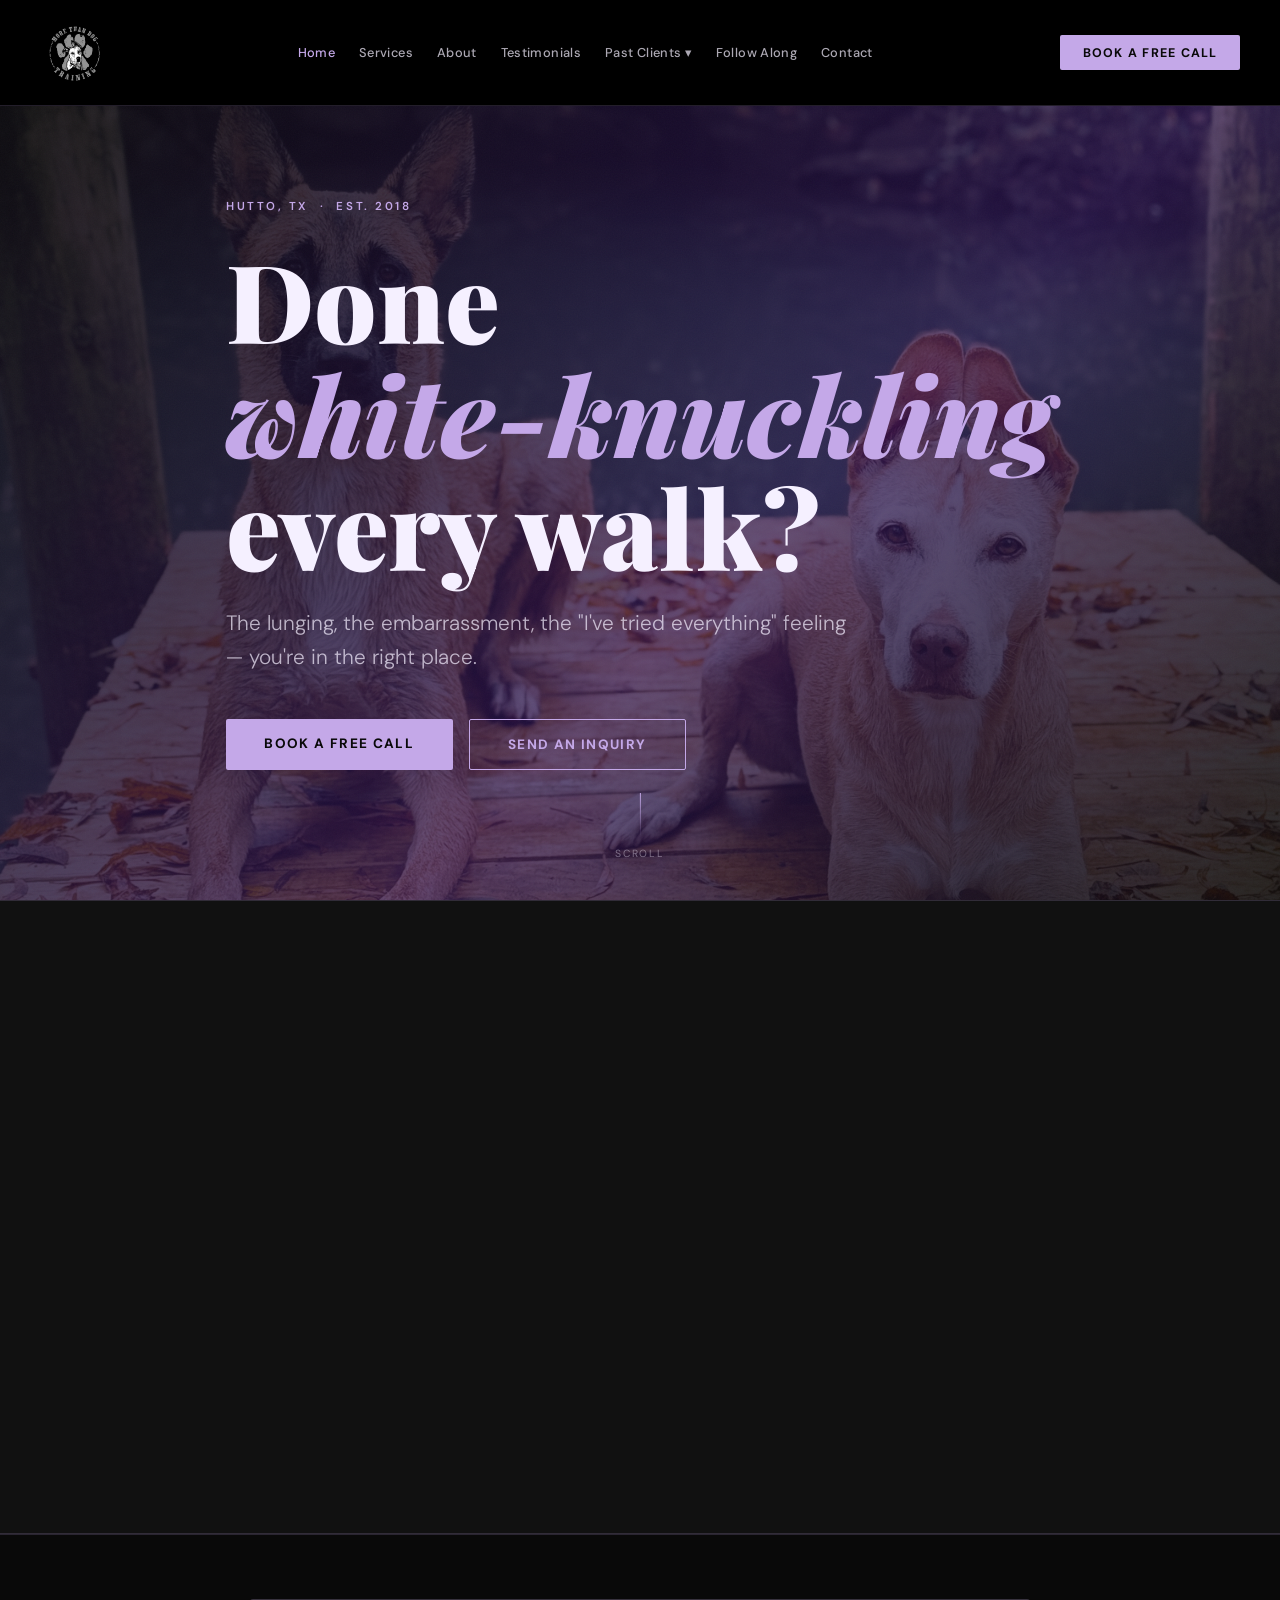
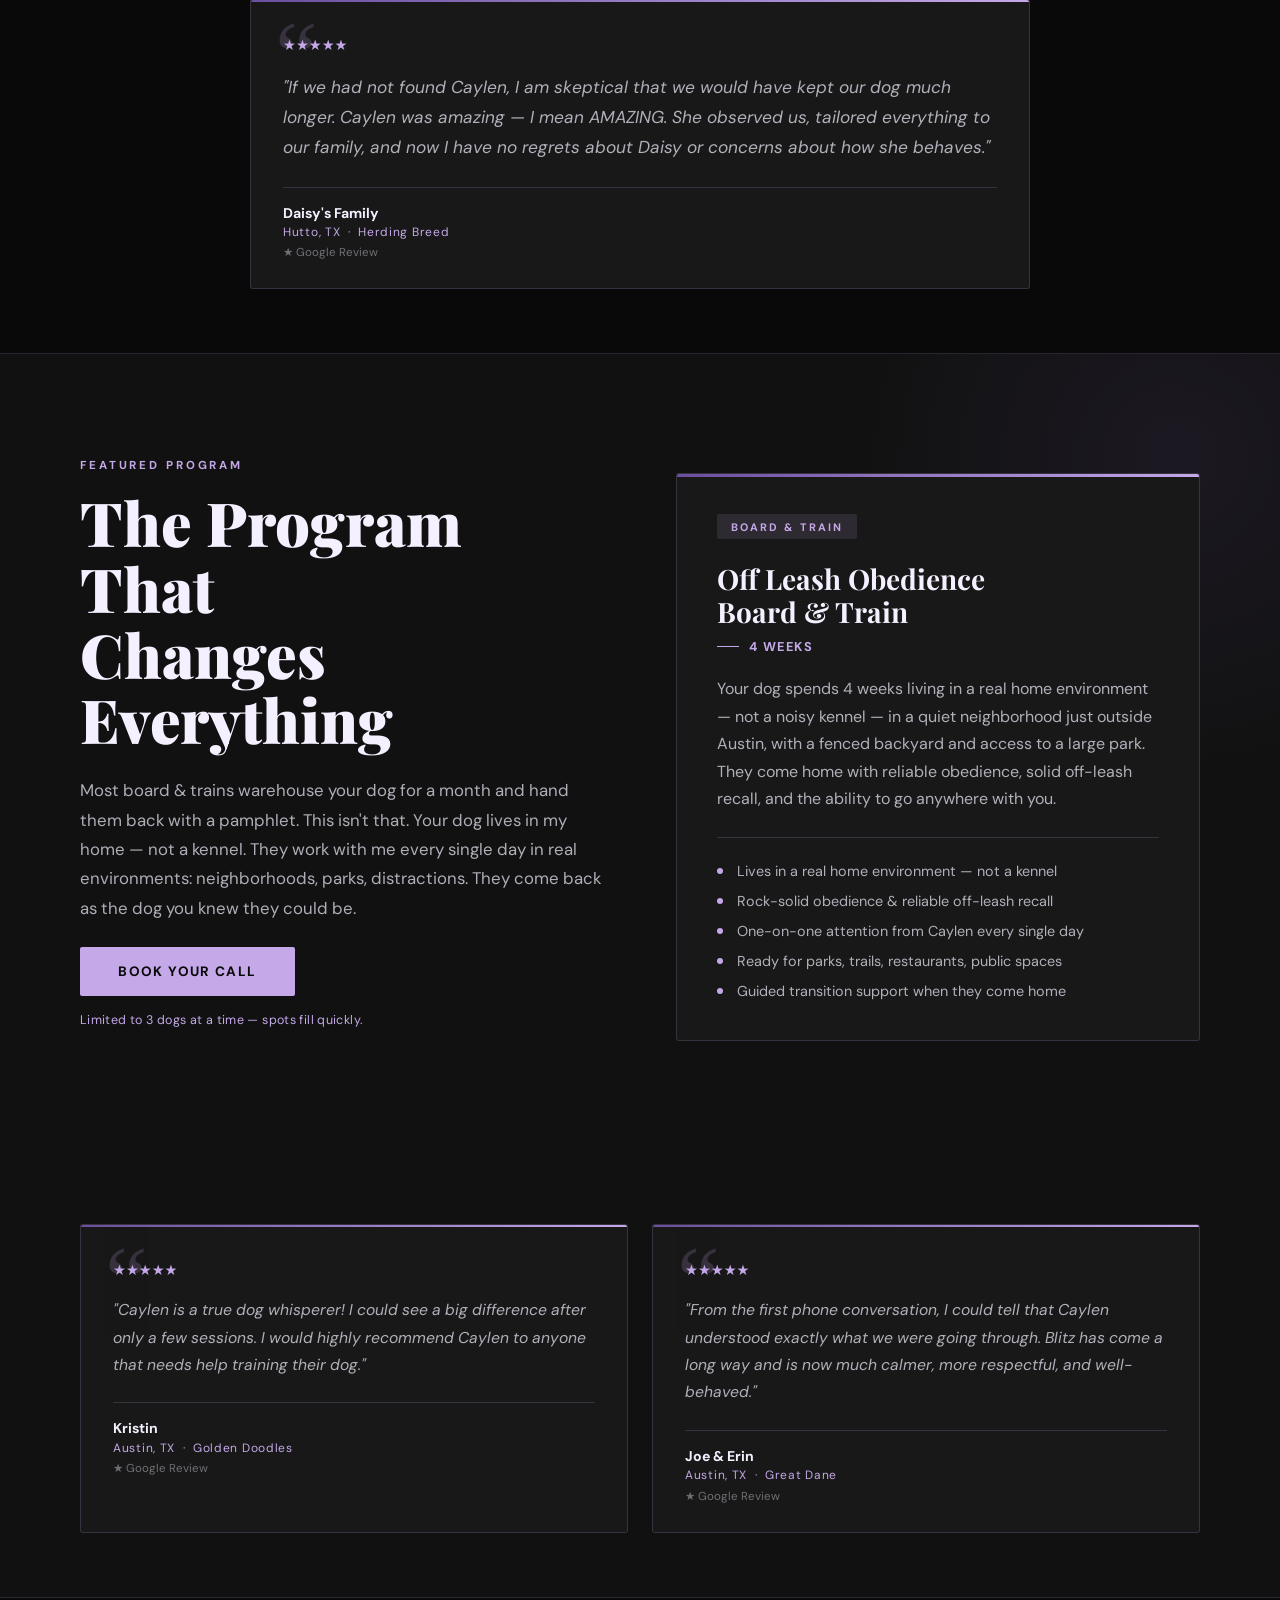
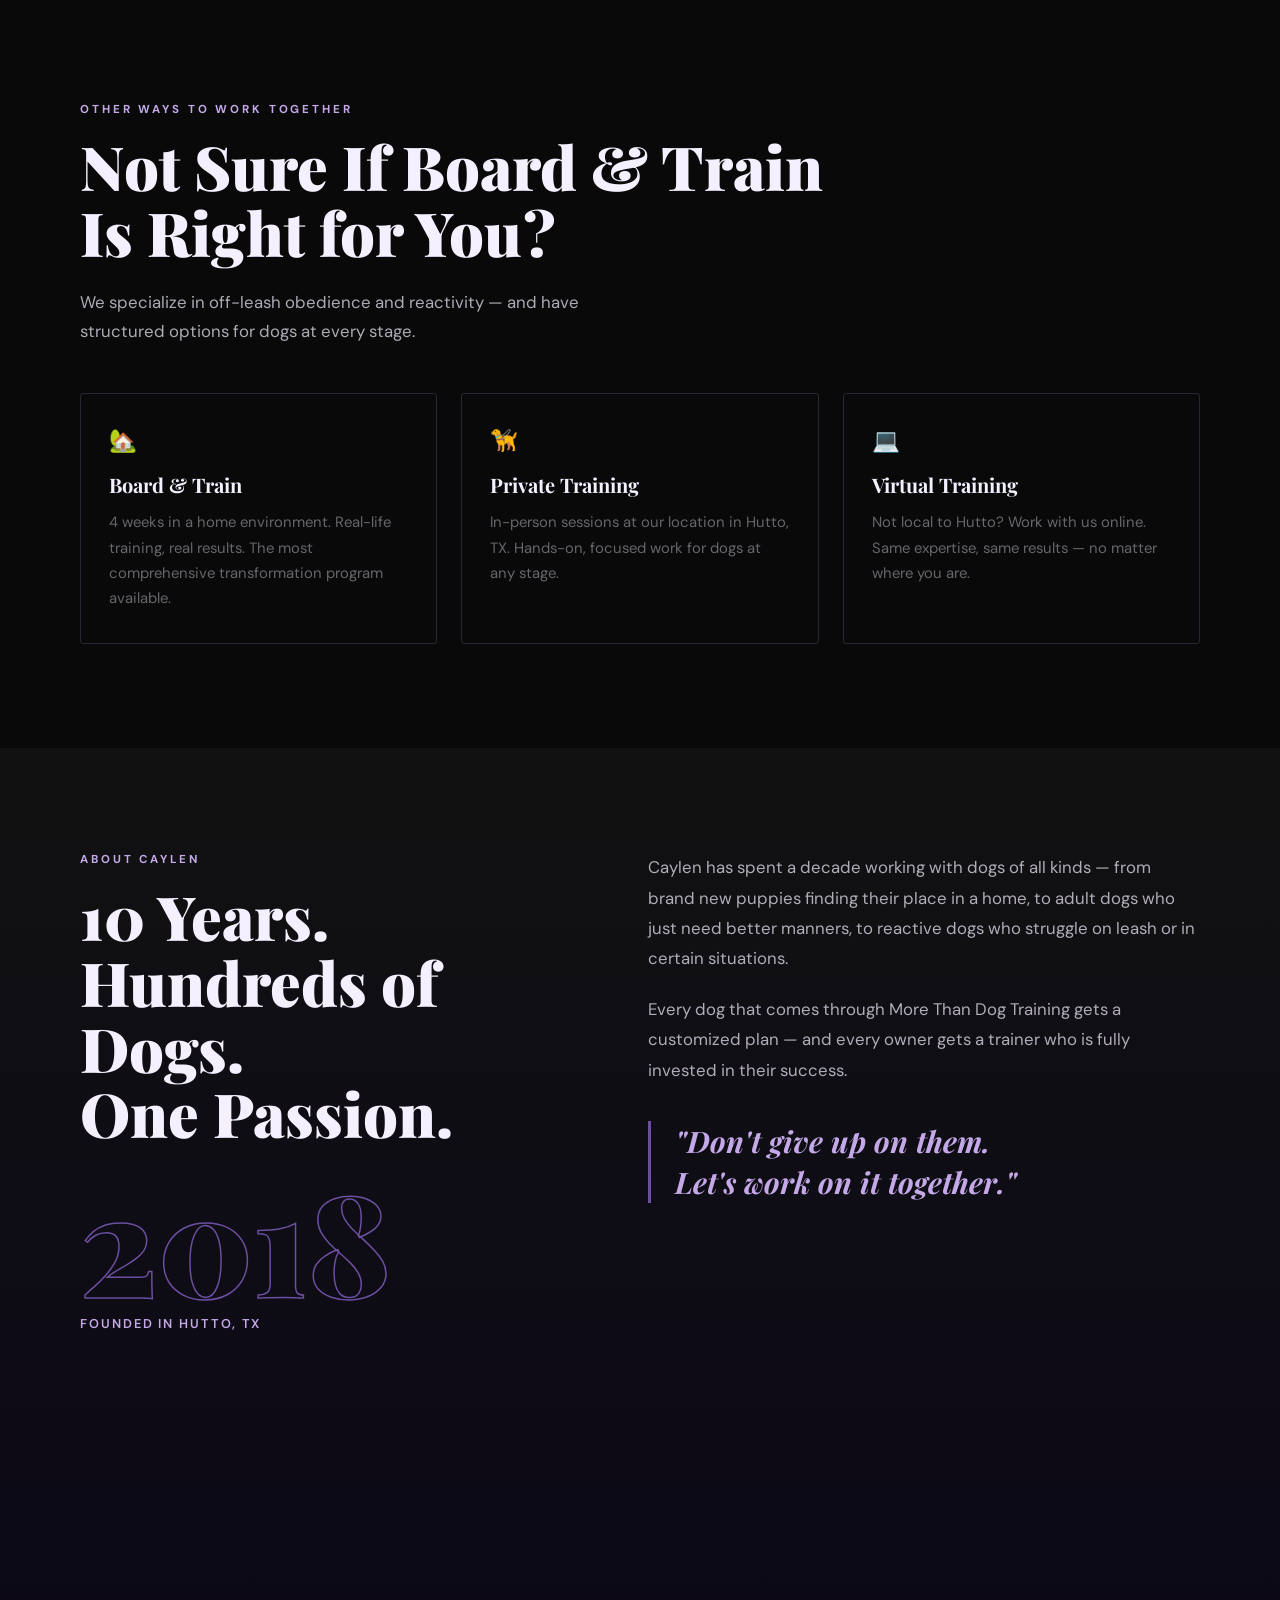
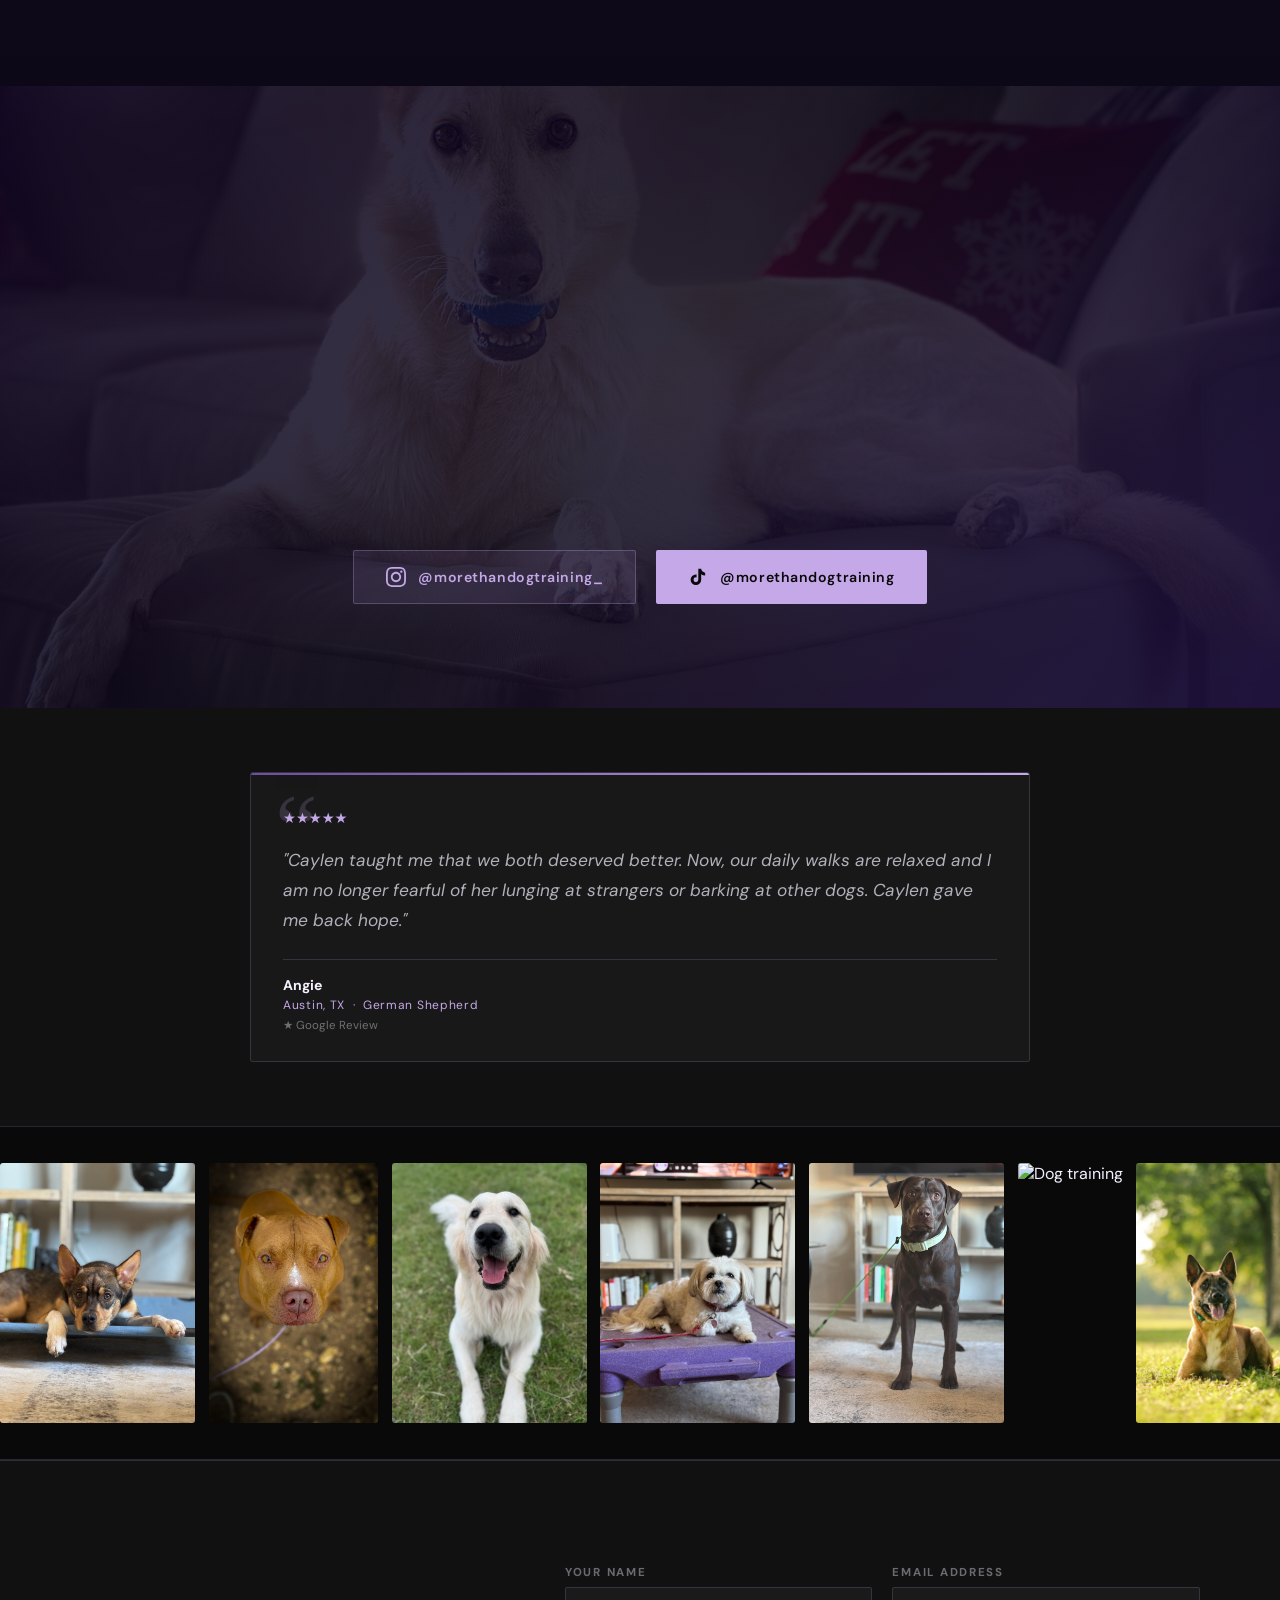
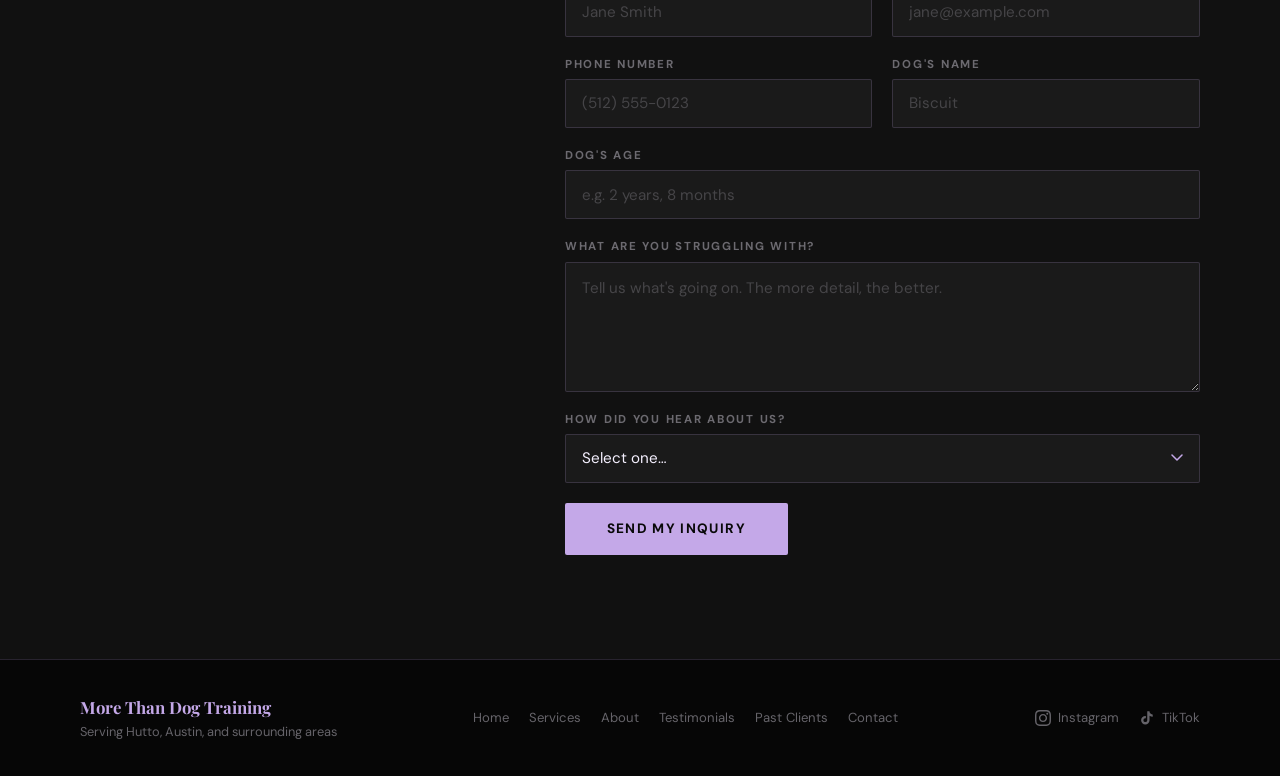
==== index.html @ faa649fb "Move hero portrait to About section as third photo Removes the floating photo from the hero, collaps" ====
<!DOCTYPE html>
<html lang="en">
<head>
  <meta charset="UTF-8">
  <meta name="viewport" content="width=device-width, initial-scale=1.0">
  <link rel="icon" type="image/png" href="logo.png.png">
  <title>More Than Dog Training | Hutto, TX</title>
  <link rel="preconnect" href="https://fonts.googleapis.com">
  <link rel="preconnect" href="https://fonts.gstatic.com" crossorigin>
  <link href="https://fonts.googleapis.com/css2?family=Playfair+Display:ital,wght@0,700;0,900;1,700&family=DM+Sans:opsz,wght@9..40,300;9..40,400;9..40,500;9..40,600;9..40,700&display=swap" rel="stylesheet">
  <link rel="stylesheet" href="styles.css">

  <style>
    /* ─── HERO ────────────────────────────────────────────── */
    #hero {
      min-height: 100svh;
      display: flex;
      align-items: center;
      justify-content: center;
      position: relative;
      overflow: hidden;
      padding: 9rem 2rem 5rem;
    }

    .hero-bg {
      position: absolute;
      inset: 0;
      background-image: url('IMG_7207.jpg');
      background-size: cover;
      background-position: center 52%;
    }

    .hero-bg::after {
      content: '';
      position: absolute;
      inset: 0;
      background: linear-gradient(
        135deg,
        rgba(9, 9, 9, 0.90) 0%,
        rgba(26, 13, 46, 0.82) 35%,
        rgba(42, 18, 80, 0.72) 60%,
        rgba(9, 9, 9, 0.88) 100%
      );
    }

    .hero-grain {
      position: absolute;
      inset: 0;
      pointer-events: none;
      opacity: 0.035;
      background-image: url("data:image/svg+xml,%3Csvg xmlns='http://www.w3.org/2000/svg' width='300' height='300'%3E%3Cfilter id='n'%3E%3CfeTurbulence type='fractalNoise' baseFrequency='0.75' numOctaves='4' stitchTiles='stitch'/%3E%3C/filter%3E%3Crect width='300' height='300' filter='url(%23n)' opacity='1'/%3E%3C/svg%3E");
      background-size: 300px 300px;
    }

    .hero-content {
      position: relative;
      z-index: 2;
      display: flex;
      flex-direction: column;
      align-items: flex-start;
      max-width: 1120px;
      text-align: left;
    }

    .hero-eyebrow {
      display: inline-block;
      font-size: 0.72rem;
      font-weight: 600;
      letter-spacing: 0.22em;
      text-transform: uppercase;
      color: var(--lavender);
      margin-bottom: 1.75rem;
      opacity: 0;
      animation: fadeUp 0.9s 0.2s ease forwards;
    }

    .hero-headline {
      font-family: var(--font-display);
      font-size: clamp(3rem, 8.5vw, 7rem);
      font-weight: 900;
      line-height: 1.04;
      color: var(--white);
      margin-bottom: 1.5rem;
      opacity: 0;
      animation: fadeUp 0.9s 0.35s ease forwards;
    }

    .hero-headline em {
      font-style: italic;
      color: var(--lavender);
    }

    .hero-sub {
      font-size: clamp(1rem, 2.5vw, 1.3rem);
      font-weight: 300;
      line-height: 1.65;
      color: var(--white-dim);
      max-width: 620px;
      margin: 0 0 2.75rem;
      opacity: 0;
      animation: fadeUp 0.9s 0.5s ease forwards;
    }

    .hero-ctas {
      display: flex;
      gap: 1rem;
      justify-content: flex-start;
      flex-wrap: wrap;
      opacity: 0;
      animation: fadeUp 0.9s 0.65s ease forwards;
    }

    .hero-scroll-hint {
      position: absolute;
      bottom: 2.5rem;
      left: 50%;
      transform: translateX(-50%);
      z-index: 2;
      display: flex;
      flex-direction: column;
      align-items: center;
      gap: 0.6rem;
    }

    .scroll-line {
      width: 1px;
      height: 44px;
      background: linear-gradient(to bottom, var(--lavender), transparent);
      animation: scrollPulse 2.2s ease infinite;
    }

    .scroll-label {
      font-size: 0.65rem;
      letter-spacing: 0.18em;
      text-transform: uppercase;
      color: var(--white-faint);
    }

    @keyframes scrollPulse {
      0%, 100% { opacity: 0.35; }
      50%       { opacity: 0.9; }
    }

    /* ─── HERO PORTRAIT ───────────────────────────────────── */
    .hero-portrait-img {
      width: 100%;
      max-height: 560px;
      object-fit: cover;
      object-position: center top;
      border-radius: 3px;
      border: 1.5px solid rgba(196, 168, 232, 0.35);
      display: block;
      box-shadow: 0 24px 60px rgba(0, 0, 0, 0.55);
    }

    /* ─── BOARD & TRAIN ───────────────────────────────────── */
    #board-train {
      background: var(--black-soft);
      position: relative;
      overflow: hidden;
    }

    #board-train::before {
      content: '';
      position: absolute;
      top: -220px; right: -220px;
      width: 650px; height: 650px;
      background: radial-gradient(circle, rgba(107, 79, 160, 0.12) 0%, transparent 70%);
      pointer-events: none;
    }

    .bt-inner {
      display: grid;
      grid-template-columns: 1fr 1fr;
      gap: 4.5rem;
      align-items: center;
    }

    .bt-text p {
      color: var(--white-dim);
      font-size: 1.05rem;
      line-height: 1.75;
      margin-bottom: 1.5rem;
    }

    .section-photo {
      width: 100%;
      border-radius: 3px;
      display: block;
      object-fit: cover;
    }

    .section-photo--landscape {
      aspect-ratio: 16 / 7;
      object-position: center;
    }

    /* ─── SERVICES ────────────────────────────────────────── */
    #services {
      background: var(--black);
      border-top: 1px solid var(--border);
    }

    .services-intro {
      max-width: 560px;
      color: var(--white-dim);
      font-size: 1.05rem;
      line-height: 1.7;
      margin-bottom: 3rem;
    }

    .services-grid {
      display: grid;
      grid-template-columns: repeat(3, 1fr);
      gap: 1.5rem;
    }

    .services-photo-wrap {
      margin-top: 3rem;
      border-radius: 3px;
      overflow: hidden;
      border: 1px solid var(--border);
    }

    .services-photo-wrap img {
      width: 100%;
      aspect-ratio: 16 / 7;
      object-fit: cover;
      object-position: center;
      display: block;
    }

    /* ─── ABOUT ───────────────────────────────────────────── */
    #about {
      background: linear-gradient(180deg, var(--black-soft) 0%, #0C0818 100%);
    }

    .about-inner {
      display: grid;
      grid-template-columns: 1fr 1.15fr;
      gap: 5.5rem;
      align-items: start;
    }

    .about-big-num {
      font-family: var(--font-display);
      font-size: clamp(5rem, 11vw, 9rem);
      font-weight: 900;
      line-height: 1;
      color: transparent;
      -webkit-text-stroke: 1.5px var(--lavender-dk);
      margin-bottom: 0.25rem;
    }

    .about-num-label {
      font-size: 0.8rem;
      font-weight: 600;
      letter-spacing: 0.15em;
      text-transform: uppercase;
      color: var(--lavender);
      margin-bottom: 3rem;
    }

    .about-right p {
      color: var(--white-dim);
      font-size: 1.05rem;
      line-height: 1.8;
      margin-bottom: 1.3rem;
    }

    .about-photos {
      display: grid;
      grid-template-columns: 1fr 1fr 1fr;
      gap: 0.75rem;
      margin-top: 2rem;
    }

    .about-photos img {
      width: 100%;
      aspect-ratio: 3 / 4;
      object-fit: cover;
      object-position: top;
      border-radius: 3px;
      border: 1.5px solid rgba(196, 168, 232, 0.3);
      display: block;
    }

    /* ─── SOCIAL ──────────────────────────────────────────── */
    #social {
      background: linear-gradient(135deg, #130926 0%, #0A0618 50%, #1E1040 100%);
      text-align: center;
      position: relative;
      overflow: hidden;
    }

    #social::before {
      content: '';
      position: absolute;
      inset: 0;
      background: radial-gradient(ellipse 90% 70% at 50% 50%, rgba(196, 168, 232, 0.07) 0%, transparent 70%);
      pointer-events: none;
    }

    #social .container { position: relative; z-index: 1; }

    .social-bg-img {
      position: absolute;
      inset: 0;
      width: 100%;
      height: 100%;
      object-fit: cover;
      object-position: center;
      opacity: 0.13;
      z-index: 0;
      pointer-events: none;
    }

    .social-sub {
      font-size: clamp(0.95rem, 2vw, 1.15rem);
      color: var(--white-dim);
      max-width: 580px;
      margin: 0 auto 3rem;
      line-height: 1.7;
    }

    .social-btns {
      display: flex;
      gap: 1.25rem;
      justify-content: center;
      flex-wrap: wrap;
    }

    .social-btn {
      display: inline-flex;
      align-items: center;
      gap: 0.75rem;
      padding: 1rem 2rem;
      font-size: 0.88rem;
      font-weight: 600;
      letter-spacing: 0.04em;
      text-decoration: none;
      border-radius: 2px;
      transition: background 0.25s, transform 0.25s, box-shadow 0.25s;
    }

    .social-btn svg { width: 20px; height: 20px; flex-shrink: 0; }

    .social-btn-ig {
      background: rgba(196, 168, 232, 0.1);
      color: var(--lavender);
      border: 1px solid rgba(196, 168, 232, 0.28);
    }

    .social-btn-ig:hover { background: rgba(196, 168, 232, 0.2); transform: translateY(-2px); }

    .social-btn-tt {
      background: var(--lavender);
      color: var(--black);
    }

    .social-btn-tt:hover {
      background: var(--lavender-lt);
      transform: translateY(-2px);
      box-shadow: 0 8px 28px rgba(196, 168, 232, 0.28);
    }

    /* ─── GALLERY STRIP ───────────────────────────────────── */
    .gallery-strip {
      padding: 2.25rem 0;
      background: var(--black);
      border-top: 1px solid var(--border);
      border-bottom: 1px solid var(--border);
      overflow: hidden;
      cursor: grab;
    }

    .gallery-track {
      display: flex;
      gap: 0.85rem;
      animation: galleryScroll 40s linear infinite;
      width: max-content;
    }

    .gallery-strip:hover .gallery-track { animation-play-state: paused; }

    .gallery-img {
      height: 260px;
      width: auto;
      object-fit: cover;
      border-radius: 3px;
      flex-shrink: 0;
      display: block;
    }

    @keyframes galleryScroll {
      0%   { transform: translateX(0); }
      100% { transform: translateX(-50%); }
    }

    /* ─── CONTACT ─────────────────────────────────────────── */
    #contact {
      background: var(--black-soft);
      border-top: 1px solid var(--border);
    }

    .contact-inner {
      display: grid;
      grid-template-columns: 1fr 1.6fr;
      gap: 5.5rem;
      align-items: start;
    }

    .contact-left p {
      color: var(--white-dim);
      font-size: 1rem;
      line-height: 1.72;
      margin-bottom: 1.5rem;
    }

    .contact-skip {
      font-size: 0.88rem;
      color: var(--white-faint);
      line-height: 1.6;
    }

    .contact-skip a {
      color: var(--lavender);
      text-decoration: none;
      font-weight: 600;
    }

    .contact-skip a:hover { text-decoration: underline; }

    /* ─── RIGHT PLACE ────────────────────────────────────────── */
    #right-place {
      background: var(--black-soft);
      border-top: 1px solid var(--border);
      border-bottom: 1px solid var(--border);
    }

    .rp-headline {
      text-align: center;
      margin-bottom: 2.75rem;
    }

    .rp-list {
      list-style: none;
      padding: 0;
      margin: 0 auto;
      max-width: 820px;
      display: grid;
      grid-template-columns: 1fr 1fr;
      gap: 1.25rem;
    }

    .rp-item {
      background: rgba(196, 168, 232, 0.06);
      border: 1px solid rgba(196, 168, 232, 0.18);
      border-radius: 3px;
      padding: 1.5rem 1.75rem;
      color: var(--white-dim);
      font-size: 1rem;
      line-height: 1.65;
      display: flex;
      align-items: flex-start;
      gap: 0.9rem;
    }

    .rp-item::before {
      content: '✓';
      color: var(--lavender);
      font-size: 1.05rem;
      font-weight: 700;
      flex-shrink: 0;
      margin-top: 0.1rem;
    }

    /* ─── RESPONSIVE ──────────────────────────────────────── */
    @media (max-width: 900px) {
      .hero-content {
        grid-template-columns: 1fr;
        text-align: center;
        gap: 2.5rem;
      }

      .hero-ctas { justify-content: center; }

      .bt-inner,
      .about-inner,
      .contact-inner {
        grid-template-columns: 1fr;
        gap: 3rem;
      }

      .services-grid { grid-template-columns: 1fr 1fr; }
      .about-big-num { font-size: 6rem; }
      .rp-list { grid-template-columns: 1fr; }
    }

    @media (max-width: 640px) {
      .hero-headline { font-size: clamp(2.6rem, 12vw, 3.5rem); }
      .hero-ctas { flex-direction: column; align-items: stretch; }
      .services-grid { grid-template-columns: 1fr; }
    }
  </style>
</head>

<body>

  <!-- ─── NAV ──────────────────────────────────────────────── -->
  <nav aria-label="Main navigation">
    <a href="index.html" class="nav-brand">
      <img src="logo.png.png" alt="More Than Dog Training logo" style="height:70px;width:auto;display:block;">
    </a>
    <div class="nav-links" id="navLinks">
      <a href="index.html" class="active">Home</a>
      <a href="services.html">Services</a>
      <a href="about.html">About</a>
      <a href="testimonials.html">Testimonials</a>
      <div class="nav-dropdown">
        <a href="past-clients.html" class="nav-dropdown-toggle">Past Clients ▾</a>
        <div class="nav-dropdown-menu">
          <a href="past-clients.html#boarding">Boarding</a>
          <a href="past-clients.html#refreshers">Refreshers</a>
        </div>
      </div>
      <a href="follow.html">Follow Along</a>
      <a href="contact.html">Contact</a>
    </div>
    <div class="nav-right">
      <button class="nav-hamburger" id="navHamburger" aria-label="Toggle menu" aria-expanded="false">
        <span></span><span></span><span></span>
      </button>
      <a href="https://tidycal.com/caylen/consultation" target="_blank" rel="noopener noreferrer" class="nav-cta">Book a Free Call</a>
    </div>
  </nav>


  <!-- ─── HERO ─────────────────────────────────────────────── -->
  <section id="hero" aria-labelledby="hero-heading">
    <div class="hero-bg" aria-hidden="true"></div>
    <div class="hero-grain" aria-hidden="true"></div>

    <div class="hero-content">
      <div class="hero-text">
        <span class="hero-eyebrow">Hutto, TX &nbsp;·&nbsp; Est. 2018</span>

        <h1 id="hero-heading" class="hero-headline">
          Done<br>
          <em>white-knuckling</em><br>
          every walk?
        </h1>

        <p class="hero-sub">
          The lunging, the embarrassment, the "I've tried everything" feeling — you're in the right place.
        </p>

        <div class="hero-ctas">
          <a href="https://tidycal.com/caylen/consultation" target="_blank" rel="noopener noreferrer" class="btn-primary">Book a Free Call</a>
          <a href="#contact" class="btn-outline">Send an Inquiry</a>
        </div>
      </div>

    </div>

    <div class="hero-scroll-hint" aria-hidden="true">
      <div class="scroll-line"></div>
      <span class="scroll-label">Scroll</span>
    </div>
  </section>


  <!-- ─── YOU'RE IN THE RIGHT PLACE ──────────────────────────── -->
  <section id="right-place" aria-labelledby="rp-heading">
    <div class="container">
      <h2 id="rp-heading" class="section-headline rp-headline reveal">You're in the right place if…</h2>
      <ul class="rp-list">
        <li class="rp-item reveal reveal-d1">Your dog loses it the second another dog or person comes into view</li>
        <li class="rp-item reveal reveal-d2">You dream about letting your dog off leash but don't trust them for a second</li>
        <li class="rp-item reveal reveal-d3">You have a puppy and want to do this right from the start</li>
        <li class="rp-item reveal reveal-d4">You've already tried another trainer and you're still struggling</li>
      </ul>
      <p class="rp-cta reveal" style="text-align:center;margin-top:2.5rem;font-size:1.05rem;color:var(--white-dim);">
        Sound familiar?&nbsp;&nbsp;<a href="https://tidycal.com/caylen/consultation" target="_blank" rel="noopener noreferrer" class="btn-primary" style="display:inline-block;">Book a free call →</a>
      </p>
    </div>
  </section>


  <!-- ─── TESTIMONIAL 1 (after hero) ───────────────────────── -->
  <div class="testi-section testi-section--deep" aria-label="Client testimonial">
    <div class="testi-grid testi-grid--single">
      <div class="testi-card testi-card--featured reveal">
        <div class="testi-mark" aria-hidden="true">&ldquo;</div>
        <div class="testi-stars" aria-label="5 out of 5 stars">★★★★★</div>
        <p class="testi-text">"If we had not found Caylen, I am skeptical that we would have kept our dog much longer. Caylen was amazing — I mean AMAZING. She observed us, tailored everything to our family, and now I have no regrets about Daisy or concerns about how she behaves."</p>
        <div class="testi-author">
          <span class="testi-name">Daisy's Family</span>
          <span class="testi-detail">Hutto, TX &nbsp;·&nbsp; Herding Breed</span>
          <span class="testi-source">&#9733; Google Review</span>
        </div>
      </div>
    </div>
  </div>


  <!-- ─── BOARD & TRAIN ─────────────────────────────────────── -->
  <section id="board-train" aria-labelledby="bt-heading">
    <div class="container">
      <div class="bt-inner">

        <div class="bt-text">
          <span class="eyebrow reveal">Featured Program</span>
          <h2 id="bt-heading" class="section-headline reveal reveal-d1">The Program That<br>Changes Everything</h2>
          <p class="reveal reveal-d2">Most board &amp; trains warehouse your dog for a month and hand them back with a pamphlet. This isn't that. Your dog lives in my home — not a kennel. They work with me every single day in real environments: neighborhoods, parks, distractions. They come back as the dog you knew they could be.</p>
          <a href="https://tidycal.com/caylen/consultation" target="_blank" rel="noopener noreferrer" class="btn-primary reveal reveal-d4">Book Your Call</a>
          <p class="reveal reveal-d4" style="margin-top:0.85rem;font-size:0.78rem;color:var(--lavender);letter-spacing:0.03em;">Limited to 3 dogs at a time — spots fill quickly.</p>
        </div>

        <div class="reveal reveal-d2">
          <div class="program-card">
            <div class="program-badge">Board &amp; Train</div>
            <div class="program-name">Off Leash Obedience<br>Board &amp; Train</div>
            <div class="program-duration">4 Weeks</div>
            <p class="program-desc">
              Your dog spends 4 weeks living in a real home environment — not a noisy kennel — in a quiet neighborhood just outside Austin, with a fenced backyard and access to a large park. They come home with reliable obedience, solid off-leash recall, and the ability to go anywhere with you.
            </p>
            <div class="card-divider"></div>
            <ul class="features" aria-label="Program highlights">
              <li>Lives in a real home environment — not a kennel</li>
              <li>Rock-solid obedience &amp; reliable off-leash recall</li>
              <li>One-on-one attention from Caylen every single day</li>
              <li>Ready for parks, trails, restaurants, public spaces</li>
              <li>Guided transition support when they come home</li>
            </ul>
          </div>
        </div>

      </div>

    </div>
  </section>


  <!-- ─── TESTIMONIALS 2 ────────────────────────────────────── -->
  <div class="testi-section testi-section--dark" aria-label="Client testimonials">
    <div class="testi-grid">
      <div class="testi-card reveal">
        <div class="testi-mark" aria-hidden="true">&ldquo;</div>
        <div class="testi-stars" aria-label="5 out of 5 stars">★★★★★</div>
        <p class="testi-text">"Caylen is a true dog whisperer! I could see a big difference after only a few sessions. I would highly recommend Caylen to anyone that needs help training their dog."</p>
        <div class="testi-author">
          <span class="testi-name">Kristin</span>
          <span class="testi-detail">Austin, TX &nbsp;·&nbsp; Golden Doodles</span>
          <span class="testi-source">&#9733; Google Review</span>
        </div>
      </div>
      <div class="testi-card reveal reveal-d2">
        <div class="testi-mark" aria-hidden="true">&ldquo;</div>
        <div class="testi-stars" aria-label="5 out of 5 stars">★★★★★</div>
        <p class="testi-text">"From the first phone conversation, I could tell that Caylen understood exactly what we were going through. Blitz has come a long way and is now much calmer, more respectful, and well-behaved."</p>
        <div class="testi-author">
          <span class="testi-name">Joe &amp; Erin</span>
          <span class="testi-detail">Austin, TX &nbsp;·&nbsp; Great Dane</span>
          <span class="testi-source">&#9733; Google Review</span>
        </div>
      </div>
    </div>
  </div>


  <!-- ─── OTHER SERVICES ────────────────────────────────────── -->
  <section id="services" aria-labelledby="svc-heading">
    <div class="container">
      <span class="eyebrow reveal">Other Ways to Work Together</span>
      <h2 id="svc-heading" class="section-headline reveal reveal-d1">Not Sure If Board &amp; Train<br>Is Right for You?</h2>
      <p class="services-intro reveal reveal-d2">
        We specialize in off-leash obedience and reactivity — and have structured options for dogs at every stage.
      </p>

      <div class="services-grid">
        <div class="svc-card reveal reveal-d2">
          <span class="svc-icon" aria-hidden="true">🏡</span>
          <div class="svc-name">Board &amp; Train</div>
          <p class="svc-desc">4 weeks in a home environment. Real-life training, real results. The most comprehensive transformation program available.</p>
        </div>
        <div class="svc-card reveal reveal-d3">
          <span class="svc-icon" aria-hidden="true">🦮</span>
          <div class="svc-name">Private Training</div>
          <p class="svc-desc">In-person sessions at our location in Hutto, TX. Hands-on, focused work for dogs at any stage.</p>
        </div>
        <div class="svc-card reveal reveal-d4">
          <span class="svc-icon" aria-hidden="true">💻</span>
          <div class="svc-name">Virtual Training</div>
          <p class="svc-desc">Not local to Hutto? Work with us online. Same expertise, same results — no matter where you are.</p>
        </div>
      </div>

    </div>
  </section>


  <!-- ─── ABOUT ─────────────────────────────────────────────── -->
  <section id="about" aria-labelledby="about-heading">
    <div class="container">
      <div class="about-inner">

        <div class="about-left">
          <span class="eyebrow reveal">About Caylen</span>
          <h2 id="about-heading" class="section-headline reveal reveal-d1">10 Years.<br>Hundreds of Dogs.<br>One Passion.</h2>
          <div class="reveal reveal-d2" aria-hidden="true">
            <div class="about-big-num">2018</div>
            <div class="about-num-label">Founded in Hutto, TX</div>
          </div>
          <!-- PHOTO PLACEHOLDER: Replace with two portrait photos of Caylen or dogs -->
          <!-- To use your existing photos:
               <div class="about-photos">
                 <img src="IMG_9612.jpg" alt="Caylen working with a dog" loading="lazy">
                 <img src="IMG_9650.jpg" alt="Training session" loading="lazy">
               </div>
          -->
          <div class="about-photos reveal reveal-d3">
            <img src="IMG_0409.JPG" alt="Caylen with a dog at the river" loading="lazy">
            <img src="DSC09880_Original.jpg" alt="Caylen with her Belgian Malinois" loading="lazy">
            <img src="IMG_7200.JPG" alt="Dog training with Caylen" loading="lazy">
          </div>
        </div>

        <div class="about-right">
          <p class="reveal">
            Caylen has spent a decade working with dogs of all kinds — from brand new puppies finding their place in a home, to adult dogs who just need better manners, to reactive dogs who struggle on leash or in certain situations.
          </p>
          <p class="reveal reveal-d1">
            Every dog that comes through More Than Dog Training gets a customized plan — and every owner gets a trainer who is fully invested in their success.
          </p>
          <blockquote class="pull-quote reveal reveal-d3">
            "Don't give up on them.<br>Let's work on it together."
          </blockquote>
        </div>

      </div>
    </div>
  </section>


  <!-- ─── SOCIAL ────────────────────────────────────────────── -->
  <section id="social" aria-labelledby="social-heading">
    <!-- PHOTO PLACEHOLDER: Replace with background lifestyle photo -->
    <!-- To use your existing photo: <img src="IMG_1207_jpg.jpg" alt="" class="social-bg-img" aria-hidden="true" loading="lazy"> -->
    <img src="IMG_1207_jpg.jpg" alt="" class="social-bg-img" aria-hidden="true" loading="lazy">
    <div class="container">
      <span class="eyebrow reveal" style="display:block;text-align:center;">Follow Along</span>
      <h2 id="social-heading" class="section-headline reveal reveal-d1" style="text-align:center;">Get to Know<br>Your Trainer</h2>
      <p class="social-sub reveal reveal-d2">
        The best way to know if we are a good fit? Watch Caylen work. Follow along on TikTok and Instagram for real training content, transformations, and a behind-the-scenes look at life at More Than Dog Training.
      </p>
      <div class="social-btns reveal reveal-d3">
        <a href="https://www.instagram.com/morethandogtraining_" target="_blank" rel="noopener noreferrer" class="social-btn social-btn-ig" aria-label="Follow on Instagram">
          <svg viewBox="0 0 24 24" fill="currentColor" aria-hidden="true"><path d="M12 2.163c3.204 0 3.584.012 4.85.07 3.252.148 4.771 1.691 4.919 4.919.058 1.265.069 1.645.069 4.849 0 3.205-.012 3.584-.069 4.849-.149 3.225-1.664 4.771-4.919 4.919-1.266.058-1.644.07-4.85.07-3.204 0-3.584-.012-4.849-.07-3.26-.149-4.771-1.699-4.919-4.92-.058-1.265-.07-1.644-.07-4.849 0-3.204.013-3.583.07-4.849.149-3.227 1.664-4.771 4.919-4.919 1.266-.057 1.645-.069 4.849-.069zm0-2.163c-3.259 0-3.667.014-4.947.072-4.358.2-6.78 2.618-6.98 6.98-.059 1.281-.073 1.689-.073 4.948 0 3.259.014 3.668.072 4.948.2 4.358 2.618 6.78 6.98 6.98 1.281.058 1.689.072 4.948.072 3.259 0 3.668-.014 4.948-.072 4.354-.2 6.782-2.618 6.979-6.98.059-1.28.073-1.689.073-4.948 0-3.259-.014-3.667-.072-4.947-.196-4.354-2.617-6.78-6.979-6.98-1.281-.059-1.69-.073-4.949-.073zm0 5.838c-3.403 0-6.162 2.759-6.162 6.162s2.759 6.163 6.162 6.163 6.162-2.759 6.162-6.163c0-3.403-2.759-6.162-6.162-6.162zm0 10.162c-2.209 0-4-1.79-4-4 0-2.209 1.791-4 4-4s4 1.791 4 4c0 2.21-1.791 4-4 4zm6.406-11.845c-.796 0-1.441.645-1.441 1.44s.645 1.44 1.441 1.44c.795 0 1.439-.645 1.439-1.44s-.644-1.44-1.439-1.44z"/></svg>
          @morethandogtraining_
        </a>
        <a href="https://www.tiktok.com/@morethandogtraining" target="_blank" rel="noopener noreferrer" class="social-btn social-btn-tt" aria-label="Follow on TikTok">
          <svg viewBox="0 0 24 24" fill="currentColor" aria-hidden="true"><path d="M19.59 6.69a4.83 4.83 0 0 1-3.77-4.25V2h-3.45v13.67a2.89 2.89 0 0 1-2.88 2.5 2.89 2.89 0 0 1-2.89-2.89 2.89 2.89 0 0 1 2.89-2.89c.28 0 .54.04.79.1V9.01a6.27 6.27 0 0 0-.79-.05 6.34 6.34 0 0 0-6.34 6.34 6.34 6.34 0 0 0 6.34 6.34 6.34 6.34 0 0 0 6.33-6.34V8.69a8.18 8.18 0 0 0 4.78 1.52V6.76a4.85 4.85 0 0 1-1.01-.07z"/></svg>
          @morethandogtraining
        </a>
      </div>
    </div>
  </section>


  <!-- ─── TESTIMONIAL 3 ─────────────────────────────────────── -->
  <div class="testi-section testi-section--dark" aria-label="Client testimonial">
    <div class="testi-grid testi-grid--single">
      <div class="testi-card testi-card--featured reveal">
        <div class="testi-mark" aria-hidden="true">&ldquo;</div>
        <div class="testi-stars" aria-label="5 out of 5 stars">★★★★★</div>
        <p class="testi-text">"Caylen taught me that we both deserved better. Now, our daily walks are relaxed and I am no longer fearful of her lunging at strangers or barking at other dogs. Caylen gave me back hope."</p>
        <div class="testi-author">
          <span class="testi-name">Angie</span>
          <span class="testi-detail">Austin, TX &nbsp;·&nbsp; German Shepherd</span>
          <span class="testi-source">&#9733; Google Review</span>
        </div>
      </div>
    </div>
  </div>


  <!-- ─── GALLERY STRIP ─────────────────────────────────────── -->
  <!-- PHOTO PLACEHOLDER: Replace filenames below with your actual gallery photos. Duplicate each entry once for the seamless scroll loop. -->
  <div class="gallery-strip" aria-label="Photo gallery" role="region">
    <div class="gallery-track">
      <!-- First set of gallery photos -->
      <img src="IMG_2673.jpg"     class="gallery-img" alt="Dog training" loading="lazy">
      <img src="IMG_1259_jpg.jpg" class="gallery-img" alt="Dog training" loading="lazy">
      <img src="IMG_2203.JPG"     class="gallery-img" alt="Dog training" loading="lazy">
      <img src="IMG_5412.JPG"     class="gallery-img" alt="Dog training" loading="lazy">
      <img src="IMG_5431.JPG"     class="gallery-img" alt="Dog training" loading="lazy">
      <img src="IMG_5966.JPG"     class="gallery-img" alt="Dog training" loading="lazy">
      <img src="IMG_7368.JPG"     class="gallery-img" alt="Dog training" loading="lazy">
      <!-- Duplicate set for seamless loop -->
      <img src="IMG_2673.jpg"     class="gallery-img" alt="" aria-hidden="true" loading="lazy">
      <img src="IMG_1259_jpg.jpg" class="gallery-img" alt="" aria-hidden="true" loading="lazy">
      <img src="IMG_2203.JPG"     class="gallery-img" alt="" aria-hidden="true" loading="lazy">
      <img src="IMG_5412.JPG"     class="gallery-img" alt="" aria-hidden="true" loading="lazy">
      <img src="IMG_5431.JPG"     class="gallery-img" alt="" aria-hidden="true" loading="lazy">
      <img src="IMG_5966.JPG"     class="gallery-img" alt="" aria-hidden="true" loading="lazy">
      <img src="IMG_7368.JPG"     class="gallery-img" alt="" aria-hidden="true" loading="lazy">
    </div>
  </div>


  <!-- ─── CONTACT ───────────────────────────────────────────── -->
  <section id="contact" aria-labelledby="contact-heading">
    <div class="container">
      <div class="contact-inner">

        <div class="contact-left">
          <span class="eyebrow reveal">Get in Touch</span>
          <h2 id="contact-heading" class="section-headline reveal reveal-d1">Ready to Get Started?</h2>
          <p class="reveal reveal-d2">Not sure if we're the right fit? Tell us about your dog — we'll be honest with you. Every inquiry is personally reviewed and you'll hear back within 1–2 business days.</p>
          <p class="contact-skip reveal reveal-d3">
            Prefer to skip the form?<br>
            <a href="https://tidycal.com/caylen/consultation" target="_blank" rel="noopener noreferrer">Book your call directly →</a>
          </p>
        </div>

        <form id="inquiry-form" action="https://formspree.io/f/mvzvejlr" method="POST" novalidate aria-label="Inquiry form">
          <input type="text" name="_gotcha" style="display:none" tabindex="-1" autocomplete="off">
          <div class="form-row">
            <div class="form-group">
              <label for="f-name">Your Name</label>
              <input type="text" id="f-name" name="name" placeholder="Jane Smith" required autocomplete="name">
            </div>
            <div class="form-group">
              <label for="f-email">Email Address</label>
              <input type="email" id="f-email" name="email" placeholder="jane@example.com" required autocomplete="email">
            </div>
          </div>

          <div class="form-row">
            <div class="form-group">
              <label for="f-phone">Phone Number</label>
              <input type="tel" id="f-phone" name="phone" placeholder="(512) 555-0123" autocomplete="tel">
            </div>
            <div class="form-group">
              <label for="f-dog-name">Dog's Name</label>
              <input type="text" id="f-dog-name" name="dog_name" placeholder="Biscuit">
            </div>
          </div>

          <div class="form-group">
            <label for="f-dog-age">Dog's Age</label>
            <input type="text" id="f-dog-age" name="dog_age" placeholder="e.g. 2 years, 8 months">
          </div>

          <div class="form-group">
            <label for="f-struggle">What are you struggling with?</label>
            <textarea id="f-struggle" name="struggle" placeholder="Tell us what's going on. The more detail, the better." required></textarea>
          </div>

          <div class="form-group">
            <label for="f-referral">How did you hear about us?</label>
            <select id="f-referral" name="referral">
              <option value="" disabled selected>Select one…</option>
              <option value="instagram">Instagram</option>
              <option value="tiktok">TikTok</option>
              <option value="google">Google Search</option>
              <option value="referral">Friend / Referral</option>
              <option value="other">Other</option>
            </select>
          </div>

          <button type="submit" class="btn-submit">Send My Inquiry</button>

          <div class="form-success" id="form-success" role="alert" aria-live="polite">
            <svg width="18" height="18" viewBox="0 0 24 24" fill="none" stroke="currentColor" stroke-width="2.5" stroke-linecap="round" stroke-linejoin="round"><polyline points="20 6 9 17 4 12"/></svg>
            Your inquiry has been sent! Caylen will be in touch soon.
          </div>
        </form>

      </div>
    </div>
  </section>


  <!-- ─── FOOTER ────────────────────────────────────────────── -->
  <footer>
    <div class="footer-inner">
      <div>
        <div class="footer-brand">More Than Dog Training</div>
        <div class="footer-loc">Serving Hutto, Austin, and surrounding areas</div>
      </div>
      <nav class="footer-nav" aria-label="Site links">
        <a href="index.html">Home</a>
        <a href="services.html">Services</a>
        <a href="about.html">About</a>
        <a href="testimonials.html">Testimonials</a>
        <a href="past-clients.html">Past Clients</a>
        <a href="contact.html">Contact</a>
      </nav>
      <nav class="footer-links" aria-label="Social media links">
        <a href="https://www.instagram.com/morethandogtraining_" target="_blank" rel="noopener noreferrer">
          <svg viewBox="0 0 24 24" fill="currentColor" aria-hidden="true"><path d="M12 2.163c3.204 0 3.584.012 4.85.07 3.252.148 4.771 1.691 4.919 4.919.058 1.265.069 1.645.069 4.849 0 3.205-.012 3.584-.069 4.849-.149 3.225-1.664 4.771-4.919 4.919-1.266.058-1.644.07-4.85.07-3.204 0-3.584-.012-4.849-.07-3.26-.149-4.771-1.699-4.919-4.92-.058-1.265-.07-1.644-.07-4.849 0-3.204.013-3.583.07-4.849.149-3.227 1.664-4.771 4.919-4.919 1.266-.057 1.645-.069 4.849-.069zm0-2.163c-3.259 0-3.667.014-4.947.072-4.358.2-6.78 2.618-6.98 6.98-.059 1.281-.073 1.689-.073 4.948 0 3.259.014 3.668.072 4.948.2 4.358 2.618 6.78 6.98 6.98 1.281.058 1.689.072 4.948.072 3.259 0 3.668-.014 4.948-.072 4.354-.2 6.782-2.618 6.979-6.98.059-1.28.073-1.689.073-4.948 0-3.259-.014-3.667-.072-4.947-.196-4.354-2.617-6.78-6.979-6.98-1.281-.059-1.69-.073-4.949-.073zm0 5.838c-3.403 0-6.162 2.759-6.162 6.162s2.759 6.163 6.162 6.163 6.162-2.759 6.162-6.163c0-3.403-2.759-6.162-6.162-6.162zm0 10.162c-2.209 0-4-1.79-4-4 0-2.209 1.791-4 4-4s4 1.791 4 4c0 2.21-1.791 4-4 4zm6.406-11.845c-.796 0-1.441.645-1.441 1.44s.645 1.44 1.441 1.44c.795 0 1.439-.645 1.439-1.44s-.644-1.44-1.439-1.44z"/></svg>
          Instagram
        </a>
        <a href="https://www.tiktok.com/@morethandogtraining" target="_blank" rel="noopener noreferrer">
          <svg viewBox="0 0 24 24" fill="currentColor" aria-hidden="true"><path d="M19.59 6.69a4.83 4.83 0 0 1-3.77-4.25V2h-3.45v13.67a2.89 2.89 0 0 1-2.88 2.5 2.89 2.89 0 0 1-2.89-2.89 2.89 2.89 0 0 1 2.89-2.89c.28 0 .54.04.79.1V9.01a6.27 6.27 0 0 0-.79-.05 6.34 6.34 0 0 0-6.34 6.34 6.34 6.34 0 0 0 6.34 6.34 6.34 6.34 0 0 0 6.33-6.34V8.69a8.18 8.18 0 0 0 4.78 1.52V6.76a4.85 4.85 0 0 1-1.01-.07z"/></svg>
          TikTok
        </a>
      </nav>
    </div>
  </footer>


  <!-- ─── JAVASCRIPT ────────────────────────────────────────── -->
  <script>
    // Scroll reveal
    const revealObserver = new IntersectionObserver(
      entries => entries.forEach(e => {
        if (e.isIntersecting) { e.target.classList.add('visible'); revealObserver.unobserve(e.target); }
      }),
      { threshold: 0.12, rootMargin: '0px 0px -48px 0px' }
    );
    document.querySelectorAll('.reveal').forEach(el => revealObserver.observe(el));

    // Nav shrink on scroll
    const mainNav = document.querySelector('nav');
    window.addEventListener('scroll', () => {
      mainNav.style.padding = window.scrollY > 60 ? '0.75rem 2.5rem' : '1.1rem 2.5rem';
    }, { passive: true });

    // Hamburger menu
    const hamburger = document.getElementById('navHamburger');
    const navLinks  = document.getElementById('navLinks');
    if (hamburger) {
      hamburger.addEventListener('click', () => {
        const isOpen = navLinks.classList.toggle('open');
        hamburger.setAttribute('aria-expanded', String(isOpen));
      });
    }

    // Contact form handler
    document.getElementById('inquiry-form').addEventListener('submit', function(e) {
      e.preventDefault();
      const btn     = this.querySelector('.btn-submit');
      const success = document.getElementById('form-success');
      const name    = this.querySelector('#f-name').value.trim();
      const email   = this.querySelector('#f-email').value.trim();
      const story   = this.querySelector('#f-struggle').value.trim();
      if (!name || !email || !story) {
        alert('Please fill in your name, email, and what you\'re struggling with.');
        return;
      }
      btn.textContent = 'Sending…';
      btn.disabled = true;
      fetch(this.action, {
        method: 'POST',
        body: new FormData(this),
        headers: { 'Accept': 'application/json' }
      }).then(res => {
        if (res.ok) {
          this.reset();
          btn.style.display = 'none';
          success.style.display = 'flex';
        } else {
          btn.textContent = 'Send My Inquiry';
          btn.disabled = false;
          alert('Something went wrong. Please try again or email directly.');
        }
      }).catch(() => {
        btn.textContent = 'Send My Inquiry';
        btn.disabled = false;
        alert('Something went wrong. Please try again or email directly.');
      });
    });
  </script>

</body>
</html>
---- styles.css ----
/* ═══════════════════════════════════════════════════════════
   More Than Dog Training — Shared Stylesheet
   ═══════════════════════════════════════════════════════════ */

/* ─── RESET ──────────────────────────────────────────────── */
*, *::before, *::after { box-sizing: border-box; margin: 0; padding: 0; }

/* ─── DESIGN TOKENS ──────────────────────────────────────── */
:root {
  --black:         #090909;
  --black-soft:    #111111;
  --black-card:    #181818;
  --black-deep:    #060606;
  --lavender:      #C4A8E8;
  --lavender-lt:   #E4D7F8;
  --lavender-md:   #9B7BC8;
  --lavender-dk:   #6B4FA0;
  --lavender-bg:   #EDE4F8;
  --white:         #F5F0FF;
  --white-dim:     rgba(245, 240, 255, 0.70);
  --white-faint:   rgba(245, 240, 255, 0.40);
  --border:        rgba(196, 168, 232, 0.18);
  --border-hover:  rgba(196, 168, 232, 0.45);
  --font-display:  'Playfair Display', Georgia, serif;
  --font-body:     'DM Sans', system-ui, sans-serif;
}

html { scroll-behavior: smooth; }

body {
  font-family: var(--font-body);
  background: var(--black);
  color: var(--white);
  overflow-x: hidden;
}

/* ─── NAV ────────────────────────────────────────────────── */
body > nav {
  position: fixed;
  top: 0; left: 0; right: 0;
  z-index: 200;
  display: flex;
  justify-content: space-between;
  align-items: center;
  padding: 1.1rem 2.5rem;
  background: #000000;
  border-bottom: 1px solid var(--border);
  transition: padding 0.3s ease;
}

.nav-brand {
  display: flex;
  align-items: center;
  gap: 0.75rem;
  text-decoration: none;
  flex-shrink: 0;
}

.nav-links {
  display: flex;
  align-items: center;
  gap: 0.05rem;
}

.nav-links > a {
  color: var(--white-dim);
  text-decoration: none;
  font-size: 0.8rem;
  font-weight: 500;
  letter-spacing: 0.03em;
  padding: 0.45rem 0.72rem;
  transition: color 0.2s;
  white-space: nowrap;
}

.nav-links > a:hover,
.nav-links > a.active { color: var(--lavender); }

/* Dropdown */
.nav-dropdown { position: relative; }

.nav-dropdown-toggle {
  color: var(--white-dim);
  text-decoration: none;
  font-size: 0.8rem;
  font-weight: 500;
  letter-spacing: 0.03em;
  padding: 0.45rem 0.72rem;
  transition: color 0.2s;
  white-space: nowrap;
  cursor: pointer;
  display: block;
}

.nav-dropdown:hover .nav-dropdown-toggle { color: var(--lavender); }

.nav-dropdown-menu {
  display: none;
  position: absolute;
  top: calc(100% + 0.5rem);
  left: 50%;
  transform: translateX(-50%);
  background: #111111;
  border: 1px solid var(--border);
  border-radius: 3px;
  padding: 0.4rem 0;
  min-width: 170px;
  z-index: 300;
  box-shadow: 0 12px 32px rgba(0, 0, 0, 0.6);
}

.nav-dropdown:hover .nav-dropdown-menu {
  display: flex;
  flex-direction: column;
}

.nav-dropdown-menu a {
  padding: 0.65rem 1.25rem;
  font-size: 0.8rem;
  color: var(--white-dim);
  text-decoration: none;
  transition: color 0.2s, background 0.2s;
  white-space: nowrap;
}

.nav-dropdown-menu a:hover {
  color: var(--lavender);
  background: rgba(196, 168, 232, 0.07);
}

.nav-right {
  display: flex;
  align-items: center;
  gap: 1rem;
  flex-shrink: 0;
}

.nav-cta {
  display: inline-block;
  background: var(--lavender);
  color: var(--black);
  padding: 0.58rem 1.4rem;
  font-size: 0.78rem;
  font-weight: 700;
  letter-spacing: 0.1em;
  text-transform: uppercase;
  text-decoration: none;
  border-radius: 2px;
  transition: background 0.2s, transform 0.2s;
  white-space: nowrap;
}

.nav-cta:hover {
  background: var(--lavender-lt);
  transform: translateY(-1px);
}

.nav-hamburger {
  display: none;
  flex-direction: column;
  gap: 5px;
  cursor: pointer;
  background: none;
  border: none;
  padding: 0.4rem;
}

.nav-hamburger span {
  display: block;
  width: 22px;
  height: 1.5px;
  background: var(--lavender);
  transition: all 0.3s;
}

/* ─── PAGE HERO (inner pages) ────────────────────────────── */
.page-hero {
  padding: 9rem 2rem 5.5rem;
  background: var(--black);
  position: relative;
  overflow: hidden;
  border-bottom: 1px solid var(--border);
}

.page-hero::before {
  content: '';
  position: absolute;
  top: -220px; right: -220px;
  width: 650px; height: 650px;
  background: radial-gradient(circle, rgba(107, 79, 160, 0.10) 0%, transparent 70%);
  pointer-events: none;
}

.page-hero::after {
  content: '';
  position: absolute;
  bottom: -180px; left: -180px;
  width: 500px; height: 500px;
  background: radial-gradient(circle, rgba(196, 168, 232, 0.05) 0%, transparent 70%);
  pointer-events: none;
}

.page-hero .container { position: relative; z-index: 1; }

.page-eyebrow {
  display: inline-block;
  font-size: 0.72rem;
  font-weight: 600;
  letter-spacing: 0.22em;
  text-transform: uppercase;
  color: var(--lavender);
  margin-bottom: 1.25rem;
  opacity: 0;
  animation: fadeUp 0.9s 0.2s ease forwards;
}

.page-headline {
  font-family: var(--font-display);
  font-size: clamp(2.8rem, 6vw, 4.8rem);
  font-weight: 900;
  line-height: 1.06;
  color: var(--white);
  margin-bottom: 1.25rem;
  opacity: 0;
  animation: fadeUp 0.9s 0.35s ease forwards;
}

.page-headline em {
  font-style: italic;
  color: var(--lavender);
}

.page-sub {
  font-size: clamp(1rem, 2vw, 1.2rem);
  font-weight: 300;
  line-height: 1.7;
  color: var(--white-dim);
  max-width: 620px;
  opacity: 0;
  animation: fadeUp 0.9s 0.5s ease forwards;
}

/* ─── SHARED SECTION ─────────────────────────────────────── */
section { padding: 6.5rem 2rem; }

.container {
  max-width: 1120px;
  margin: 0 auto;
}

.eyebrow {
  display: block;
  font-size: 0.72rem;
  font-weight: 700;
  letter-spacing: 0.25em;
  text-transform: uppercase;
  color: var(--lavender);
  margin-bottom: 1rem;
}

.section-headline {
  font-family: var(--font-display);
  font-size: clamp(2.2rem, 5vw, 3.8rem);
  font-weight: 900;
  line-height: 1.08;
  color: var(--white);
  margin-bottom: 1.5rem;
}

.section-headline em { font-style: italic; color: var(--lavender); }

/* ─── BUTTONS ────────────────────────────────────────────── */
.btn-primary {
  display: inline-block;
  background: var(--lavender);
  color: var(--black);
  padding: 1rem 2.4rem;
  font-size: 0.85rem;
  font-weight: 700;
  letter-spacing: 0.1em;
  text-transform: uppercase;
  text-decoration: none;
  border-radius: 2px;
  border: none;
  cursor: pointer;
  transition: background 0.25s, transform 0.25s, box-shadow 0.25s;
  font-family: var(--font-body);
}

.btn-primary:hover {
  background: var(--lavender-lt);
  transform: translateY(-2px);
  box-shadow: 0 10px 35px rgba(196, 168, 232, 0.28);
}

.btn-outline {
  display: inline-block;
  background: transparent;
  color: var(--lavender);
  padding: 1rem 2.4rem;
  font-size: 0.85rem;
  font-weight: 700;
  letter-spacing: 0.1em;
  text-transform: uppercase;
  text-decoration: none;
  border-radius: 2px;
  border: 1.5px solid var(--lavender);
  cursor: pointer;
  transition: background 0.25s, transform 0.25s;
  font-family: var(--font-body);
}

.btn-outline:hover {
  background: rgba(196, 168, 232, 0.1);
  transform: translateY(-2px);
}

/* ─── PROGRAM CARD ───────────────────────────────────────── */
.program-card {
  background: var(--black-card);
  border: 1px solid var(--border);
  border-radius: 3px;
  padding: 2.5rem;
  position: relative;
  overflow: hidden;
}

.program-card::before {
  content: '';
  position: absolute;
  top: 0; left: 0; right: 0;
  height: 3px;
  background: linear-gradient(90deg, var(--lavender-dk), var(--lavender));
}

.program-badge {
  display: inline-block;
  background: rgba(196, 168, 232, 0.12);
  color: var(--lavender);
  font-size: 0.68rem;
  font-weight: 700;
  letter-spacing: 0.18em;
  text-transform: uppercase;
  padding: 0.35rem 0.9rem;
  border-radius: 2px;
  margin-bottom: 1.4rem;
}

.program-name {
  font-family: var(--font-display);
  font-size: 1.75rem;
  font-weight: 700;
  line-height: 1.2;
  color: var(--white);
  margin-bottom: 0.6rem;
}

.program-duration {
  display: flex;
  align-items: center;
  gap: 0.6rem;
  font-size: 0.8rem;
  font-weight: 700;
  letter-spacing: 0.12em;
  text-transform: uppercase;
  color: var(--lavender);
  margin-bottom: 1.25rem;
}

.program-duration::before {
  content: '';
  display: block;
  width: 22px; height: 1px;
  background: var(--lavender);
}

.program-desc {
  color: var(--white-dim);
  font-size: 1rem;
  line-height: 1.72;
  margin-bottom: 1.5rem;
}

.card-divider {
  height: 1px;
  background: var(--border);
  margin: 1.5rem 0;
}

.features {
  list-style: none;
  display: flex;
  flex-direction: column;
  gap: 0.75rem;
}

.features li {
  display: flex;
  align-items: center;
  gap: 0.85rem;
  font-size: 0.9rem;
  color: var(--white-dim);
}

.features li::before {
  content: '';
  flex-shrink: 0;
  width: 6px; height: 6px;
  border-radius: 50%;
  background: var(--lavender);
}

/* ─── SERVICE CARDS ──────────────────────────────────────── */
.svc-card {
  border: 1px solid var(--border);
  border-radius: 3px;
  padding: 2rem 1.75rem;
  transition: border-color 0.3s, transform 0.3s;
}

.svc-card:hover {
  border-color: var(--border-hover);
  transform: translateY(-4px);
}

.svc-icon { font-size: 1.4rem; margin-bottom: 1rem; display: block; }

.svc-name {
  font-family: var(--font-display);
  font-size: 1.25rem;
  font-weight: 700;
  color: var(--white);
  margin-bottom: 0.75rem;
}

.svc-desc {
  font-size: 0.93rem;
  color: var(--white-faint);
  line-height: 1.7;
}

/* ─── PHOTO PLACEHOLDERS ─────────────────────────────────── */
.photo-placeholder {
  width: 100%;
  border: 1.5px dashed rgba(196, 168, 232, 0.35);
  border-radius: 3px;
  background: rgba(196, 168, 232, 0.03);
  display: flex;
  flex-direction: column;
  align-items: center;
  justify-content: center;
  gap: 0.65rem;
  position: relative;
  overflow: hidden;
}

.photo-placeholder::before {
  content: '';
  position: absolute;
  inset: 0;
  background:
    linear-gradient(rgba(196, 168, 232, 0.04) 1px, transparent 1px),
    linear-gradient(90deg, rgba(196, 168, 232, 0.04) 1px, transparent 1px);
  background-size: 36px 36px;
}

.photo-ph-icon { font-size: 1.6rem; position: relative; z-index: 1; opacity: 0.55; }

.photo-ph-label {
  font-size: 0.7rem;
  font-weight: 700;
  letter-spacing: 0.2em;
  text-transform: uppercase;
  color: var(--lavender);
  opacity: 0.65;
  position: relative;
  z-index: 1;
  text-align: center;
  padding: 0 1rem;
}

.photo-placeholder--portrait  { aspect-ratio: 3 / 4; }
.photo-placeholder--landscape { aspect-ratio: 16 / 9; }
.photo-placeholder--square    { aspect-ratio: 1 / 1; }
.photo-placeholder--tall      { aspect-ratio: 4 / 5; }

/* ─── TESTIMONIALS ───────────────────────────────────────── */
.testi-section { padding: 4rem 2rem; }
.testi-section--dark  { background: var(--black-soft); }
.testi-section--deep  { background: var(--black); border-top: 1px solid var(--border); border-bottom: 1px solid var(--border); }

.testi-grid {
  display: grid;
  grid-template-columns: repeat(auto-fit, minmax(300px, 1fr));
  gap: 1.5rem;
  max-width: 1120px;
  margin: 0 auto;
}

.testi-grid--single { grid-template-columns: 1fr; max-width: 780px; }

.testi-card {
  background: var(--black-card);
  border: 1px solid var(--border);
  border-radius: 3px;
  padding: 2.25rem 2rem 1.75rem;
  position: relative;
  overflow: hidden;
  transition: border-color 0.3s;
}

.testi-card:hover { border-color: var(--border-hover); }

.testi-card::before {
  content: '';
  position: absolute;
  top: 0; left: 0; right: 0;
  height: 2px;
  background: linear-gradient(90deg, var(--lavender-dk), var(--lavender));
}

.testi-mark {
  font-family: Georgia, serif;
  font-size: 6rem;
  line-height: 0.65;
  color: var(--lavender);
  opacity: 0.18;
  position: absolute;
  top: 1.5rem; left: 1.5rem;
  pointer-events: none;
  user-select: none;
}

.testi-stars { display: flex; gap: 0.18rem; margin-bottom: 1.1rem; font-size: 0.9rem; color: var(--lavender); }

.testi-text {
  font-size: 0.98rem;
  line-height: 1.75;
  color: var(--white-dim);
  font-style: italic;
  position: relative;
  z-index: 1;
  margin-bottom: 1.5rem;
}

.testi-card--featured .testi-text { font-size: 1.08rem; }

.testi-author { display: flex; flex-direction: column; gap: 0.15rem; border-top: 1px solid var(--border); padding-top: 1rem; }
.testi-name { font-size: 0.88rem; font-weight: 700; color: var(--white); }
.testi-detail { font-size: 0.75rem; color: var(--lavender); letter-spacing: 0.06em; }
.testi-source { font-size: 0.72rem; color: var(--white-faint); margin-top: 0.2rem; }

/* ─── FORM ───────────────────────────────────────────────── */
form { display: flex; flex-direction: column; gap: 1.25rem; }

.form-row { display: grid; grid-template-columns: 1fr 1fr; gap: 1.25rem; }

.form-group { display: flex; flex-direction: column; gap: 0.45rem; }

.form-group label {
  font-size: 0.72rem;
  font-weight: 700;
  letter-spacing: 0.15em;
  text-transform: uppercase;
  color: var(--white-faint);
}

.form-group input,
.form-group select,
.form-group textarea {
  background: rgba(255, 255, 255, 0.04);
  border: 1px solid var(--border);
  border-radius: 2px;
  color: var(--white);
  font-family: var(--font-body);
  font-size: 0.95rem;
  padding: 0.85rem 1rem;
  width: 100%;
  outline: none;
  transition: border-color 0.2s, background 0.2s;
  -webkit-appearance: none;
  appearance: none;
}

.form-group input::placeholder,
.form-group textarea::placeholder { color: rgba(245, 240, 255, 0.2); }

.form-group input:focus,
.form-group select:focus,
.form-group textarea:focus {
  border-color: var(--lavender-md);
  background: rgba(196, 168, 232, 0.05);
}

.form-group select {
  background-image: url("data:image/svg+xml,%3Csvg xmlns='http://www.w3.org/2000/svg' width='12' height='8' viewBox='0 0 12 8'%3E%3Cpath d='M1 1l5 5 5-5' stroke='%23C4A8E8' stroke-width='1.5' fill='none' stroke-linecap='round' stroke-linejoin='round'/%3E%3C/svg%3E");
  background-repeat: no-repeat;
  background-position: right 1rem center;
  padding-right: 2.5rem;
  cursor: pointer;
}

.form-group select option { background: #1A1A2E; color: var(--white); }

.form-group textarea { resize: vertical; min-height: 130px; line-height: 1.6; }

.btn-submit {
  align-self: flex-start;
  background: var(--lavender);
  color: var(--black);
  padding: 1.1rem 2.6rem;
  border: none;
  border-radius: 2px;
  font-family: var(--font-body);
  font-size: 0.85rem;
  font-weight: 700;
  letter-spacing: 0.1em;
  text-transform: uppercase;
  cursor: pointer;
  transition: background 0.25s, transform 0.25s, box-shadow 0.25s;
}

.btn-submit:hover {
  background: var(--lavender-lt);
  transform: translateY(-2px);
  box-shadow: 0 10px 32px rgba(196, 168, 232, 0.25);
}

.form-success {
  display: none;
  align-items: center;
  gap: 0.6rem;
  color: var(--lavender);
  font-size: 0.95rem;
  padding: 1rem;
  background: rgba(196, 168, 232, 0.08);
  border: 1px solid var(--border);
  border-radius: 2px;
}

/* ─── PULL QUOTE ─────────────────────────────────────────── */
.pull-quote {
  font-family: var(--font-display);
  font-style: italic;
  font-size: clamp(1.4rem, 3vw, 1.85rem);
  font-weight: 700;
  color: var(--lavender);
  line-height: 1.38;
  border-left: 3px solid var(--lavender-dk);
  padding-left: 1.5rem;
  margin-top: 2.25rem;
}

/* ─── PRICING NOTE ───────────────────────────────────────── */
.pricing-note {
  font-size: 0.95rem;
  font-style: italic;
  color: var(--lavender);
  border-left: 2px solid var(--lavender-dk);
  padding: 0.1rem 0 0.1rem 1rem;
  margin: 0 0 2rem;
  line-height: 1.6;
}

/* ─── FOOTER ─────────────────────────────────────────────── */
footer {
  background: var(--black-deep);
  border-top: 1px solid var(--border);
  padding: 2.25rem 2.5rem;
}

.footer-inner {
  max-width: 1120px;
  margin: 0 auto;
  display: flex;
  justify-content: space-between;
  align-items: center;
  flex-wrap: wrap;
  gap: 1.5rem;
}

.footer-brand { font-family: var(--font-display); font-size: 1.05rem; font-weight: 700; color: var(--lavender); margin-bottom: 0.3rem; }
.footer-loc { font-size: 0.8rem; color: var(--white-faint); }

.footer-nav { display: flex; align-items: center; gap: 1.25rem; flex-wrap: wrap; }
.footer-nav a { color: var(--white-faint); font-size: 0.82rem; text-decoration: none; transition: color 0.2s; }
.footer-nav a:hover { color: var(--lavender); }

.footer-links { display: flex; align-items: center; gap: 1.25rem; }
.footer-links a { display: inline-flex; align-items: center; gap: 0.45rem; color: var(--white-faint); font-size: 0.82rem; text-decoration: none; transition: color 0.2s; }
.footer-links a:hover { color: var(--lavender); }
.footer-links svg { width: 16px; height: 16px; }

/* ─── SCROLL ANIMATIONS ──────────────────────────────────── */
@keyframes fadeUp {
  from { opacity: 0; transform: translateY(28px); }
  to   { opacity: 1; transform: translateY(0); }
}

.reveal { opacity: 0; transform: translateY(32px); transition: opacity 0.75s ease, transform 0.75s ease; }
.reveal.visible { opacity: 1; transform: translateY(0); }
.reveal-d1 { transition-delay: 0.1s; }
.reveal-d2 { transition-delay: 0.2s; }
.reveal-d3 { transition-delay: 0.3s; }
.reveal-d4 { transition-delay: 0.4s; }
.reveal-d5 { transition-delay: 0.5s; }

/* ─── RESPONSIVE ─────────────────────────────────────────── */
@media (max-width: 1020px) {
  .nav-links { display: none; }
  .nav-hamburger { display: flex; }

  .nav-links.open {
    display: flex;
    flex-direction: column;
    position: absolute;
    top: 100%;
    left: 0; right: 0;
    background: #060606;
    border-bottom: 1px solid var(--border);
    padding: 1rem 1.5rem 1.5rem;
    gap: 0.1rem;
    align-items: flex-start;
  }

  .nav-links.open > a {
    padding: 0.7rem 0.5rem;
    font-size: 0.88rem;
    width: 100%;
    border-bottom: 1px solid rgba(196, 168, 232, 0.07);
  }

  .nav-links.open .nav-dropdown { width: 100%; }

  .nav-links.open .nav-dropdown-toggle {
    padding: 0.7rem 0.5rem;
    font-size: 0.88rem;
    width: 100%;
    border-bottom: 1px solid rgba(196, 168, 232, 0.07);
  }

  .nav-links.open .nav-dropdown-menu {
    position: static;
    transform: none;
    display: flex;
    flex-direction: column;
    background: rgba(196, 168, 232, 0.04);
    border: 1px solid var(--border);
    margin: 0.25rem 0 0.5rem 0.5rem;
    border-radius: 2px;
    padding: 0.25rem 0;
    box-shadow: none;
  }

  .nav-links.open .nav-dropdown-menu a { padding: 0.6rem 1.5rem; }
}

@media (max-width: 900px) {
  .form-row { grid-template-columns: 1fr; }
}

@media (max-width: 640px) {
  section { padding: 4.5rem 1.4rem; }
  nav { padding: 1rem 1.4rem; }
  .page-hero { padding: 7rem 1.4rem 4rem; }
  .footer-inner { flex-direction: column; text-align: center; }
  .footer-links, .footer-nav { justify-content: center; }
  .btn-primary, .btn-outline { text-align: center; }
}
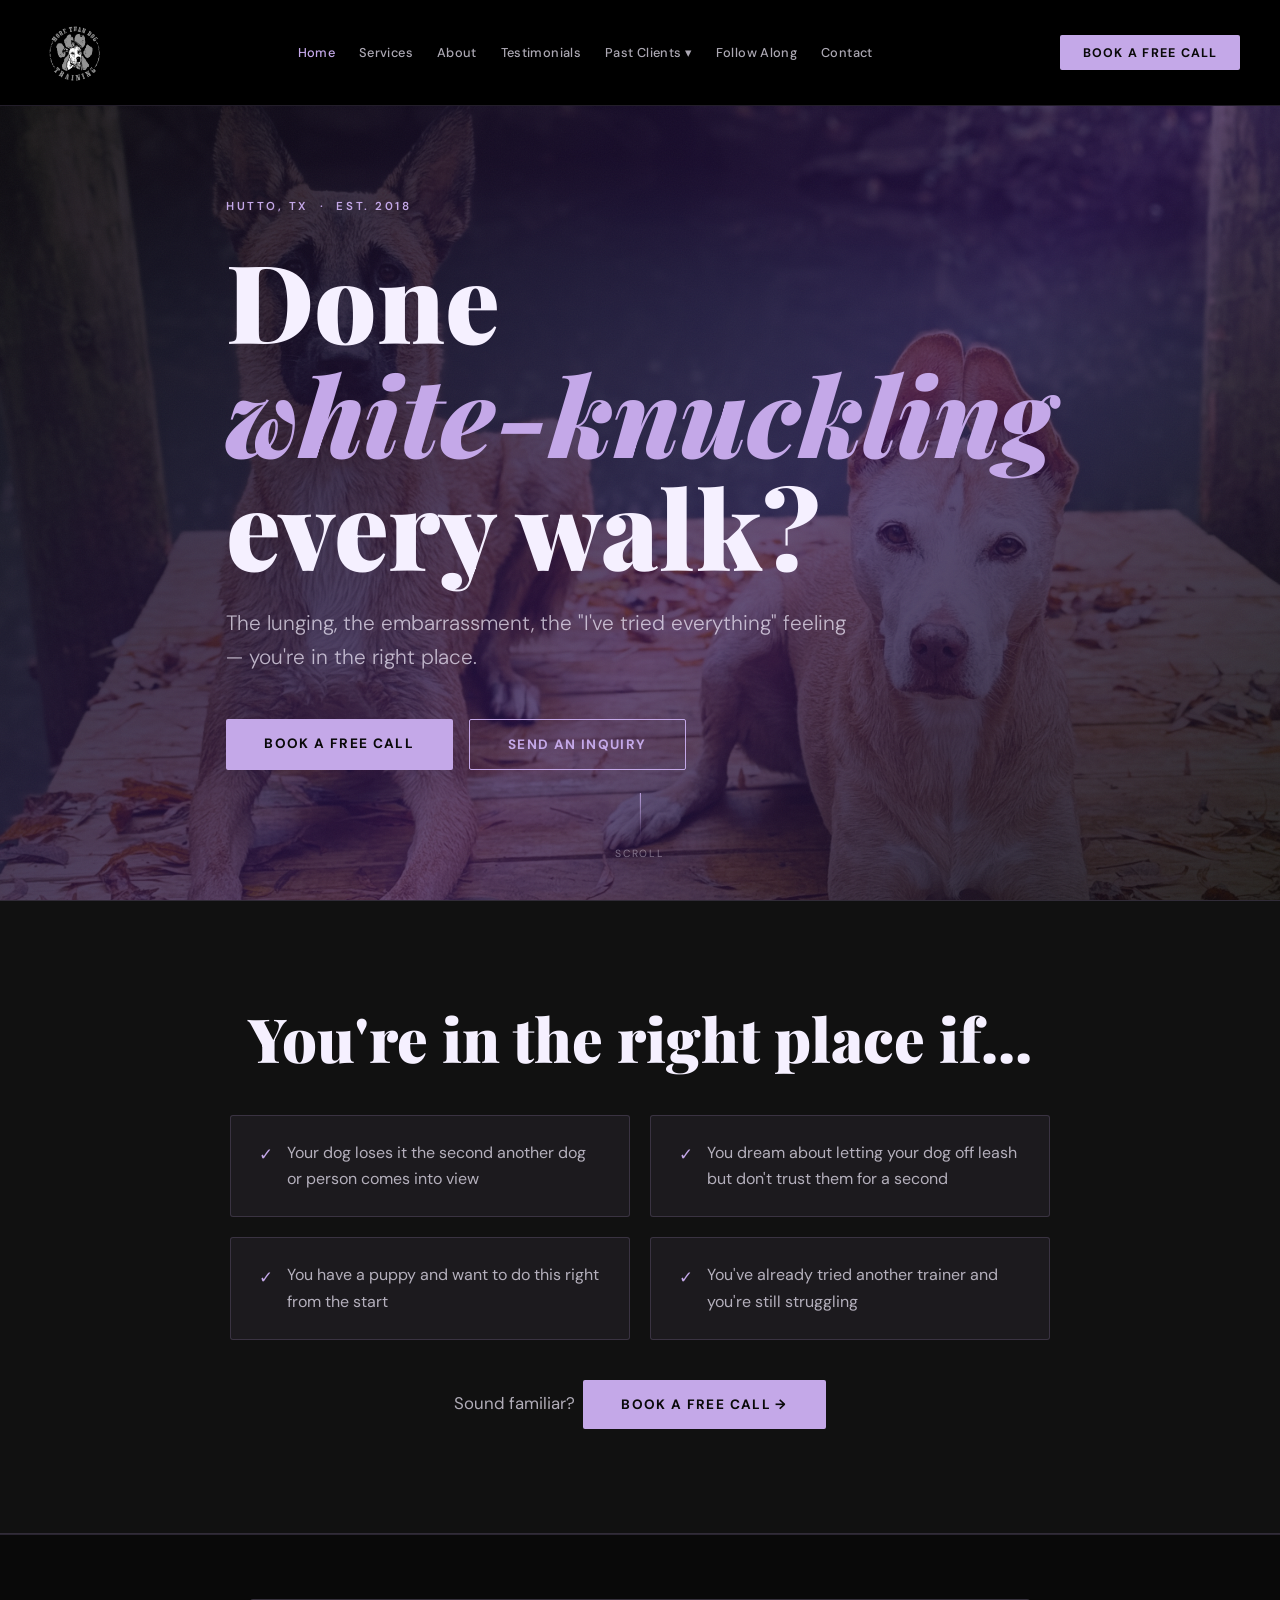
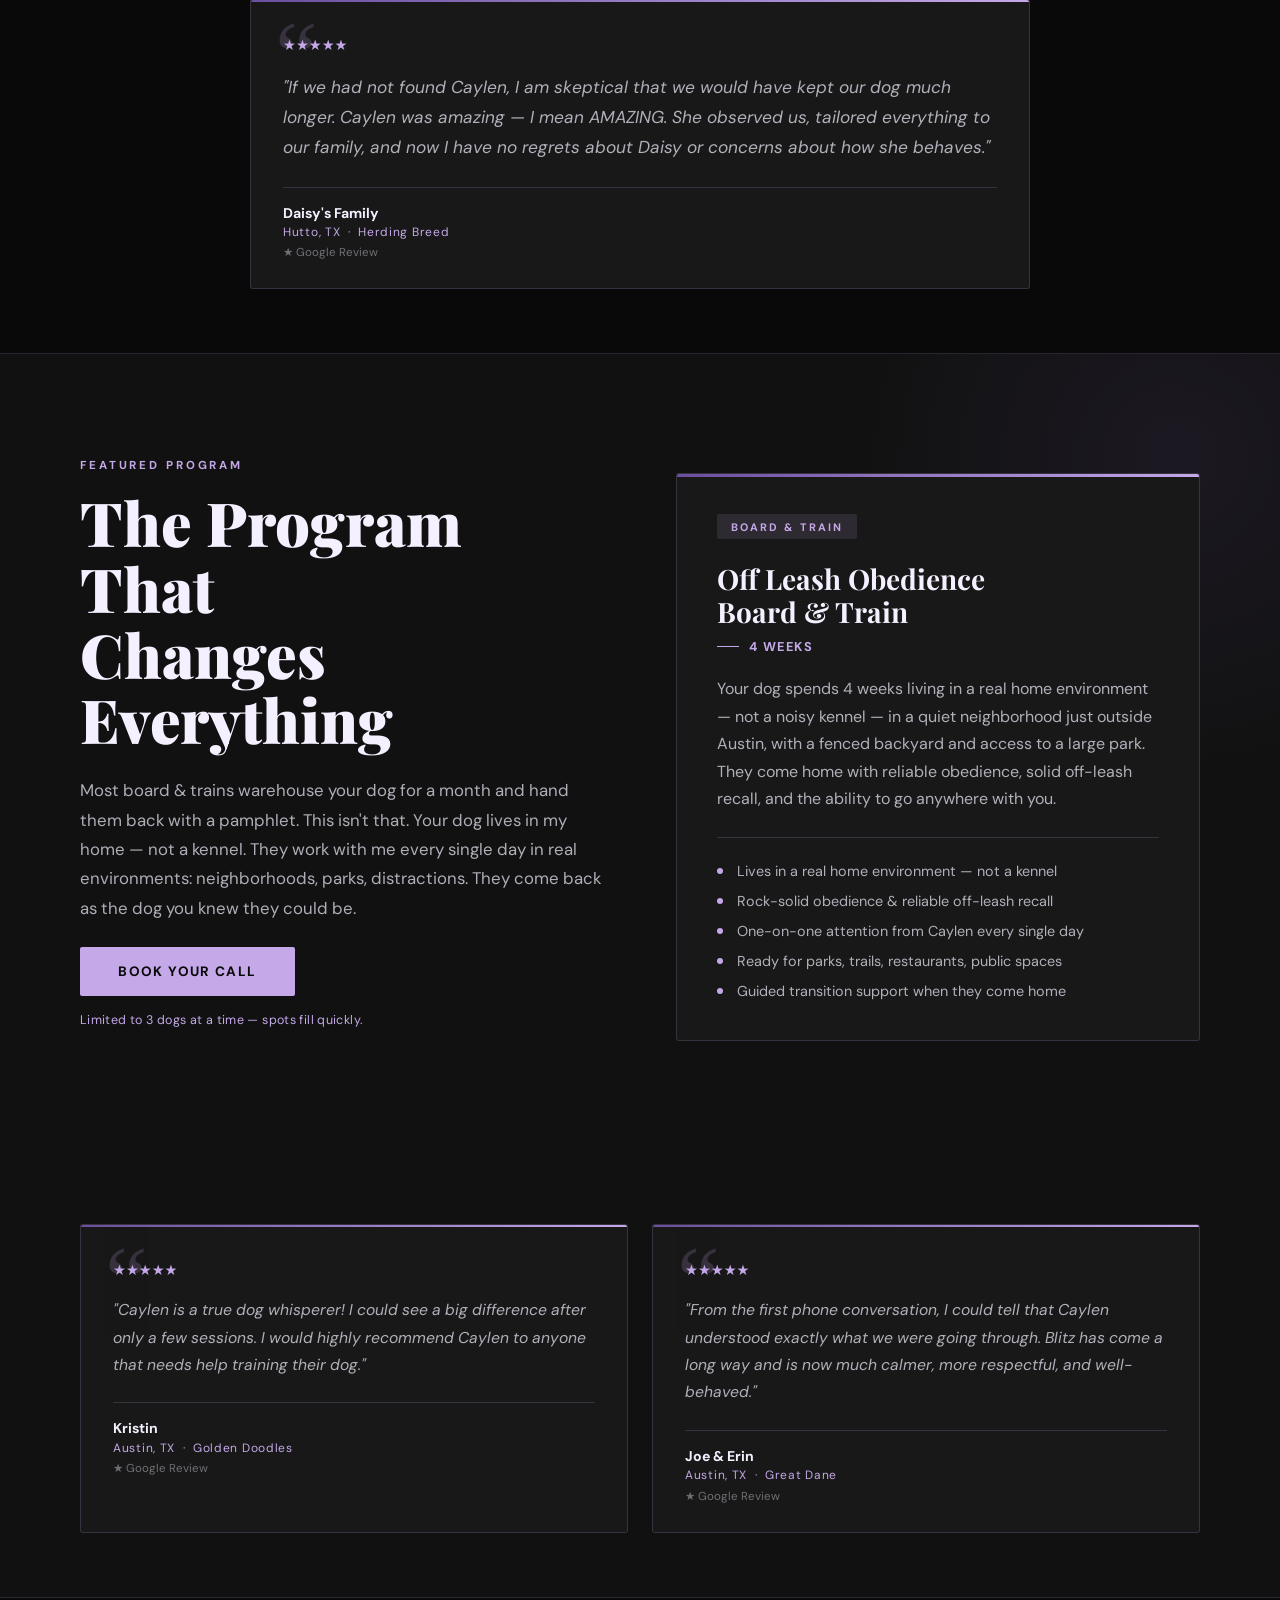
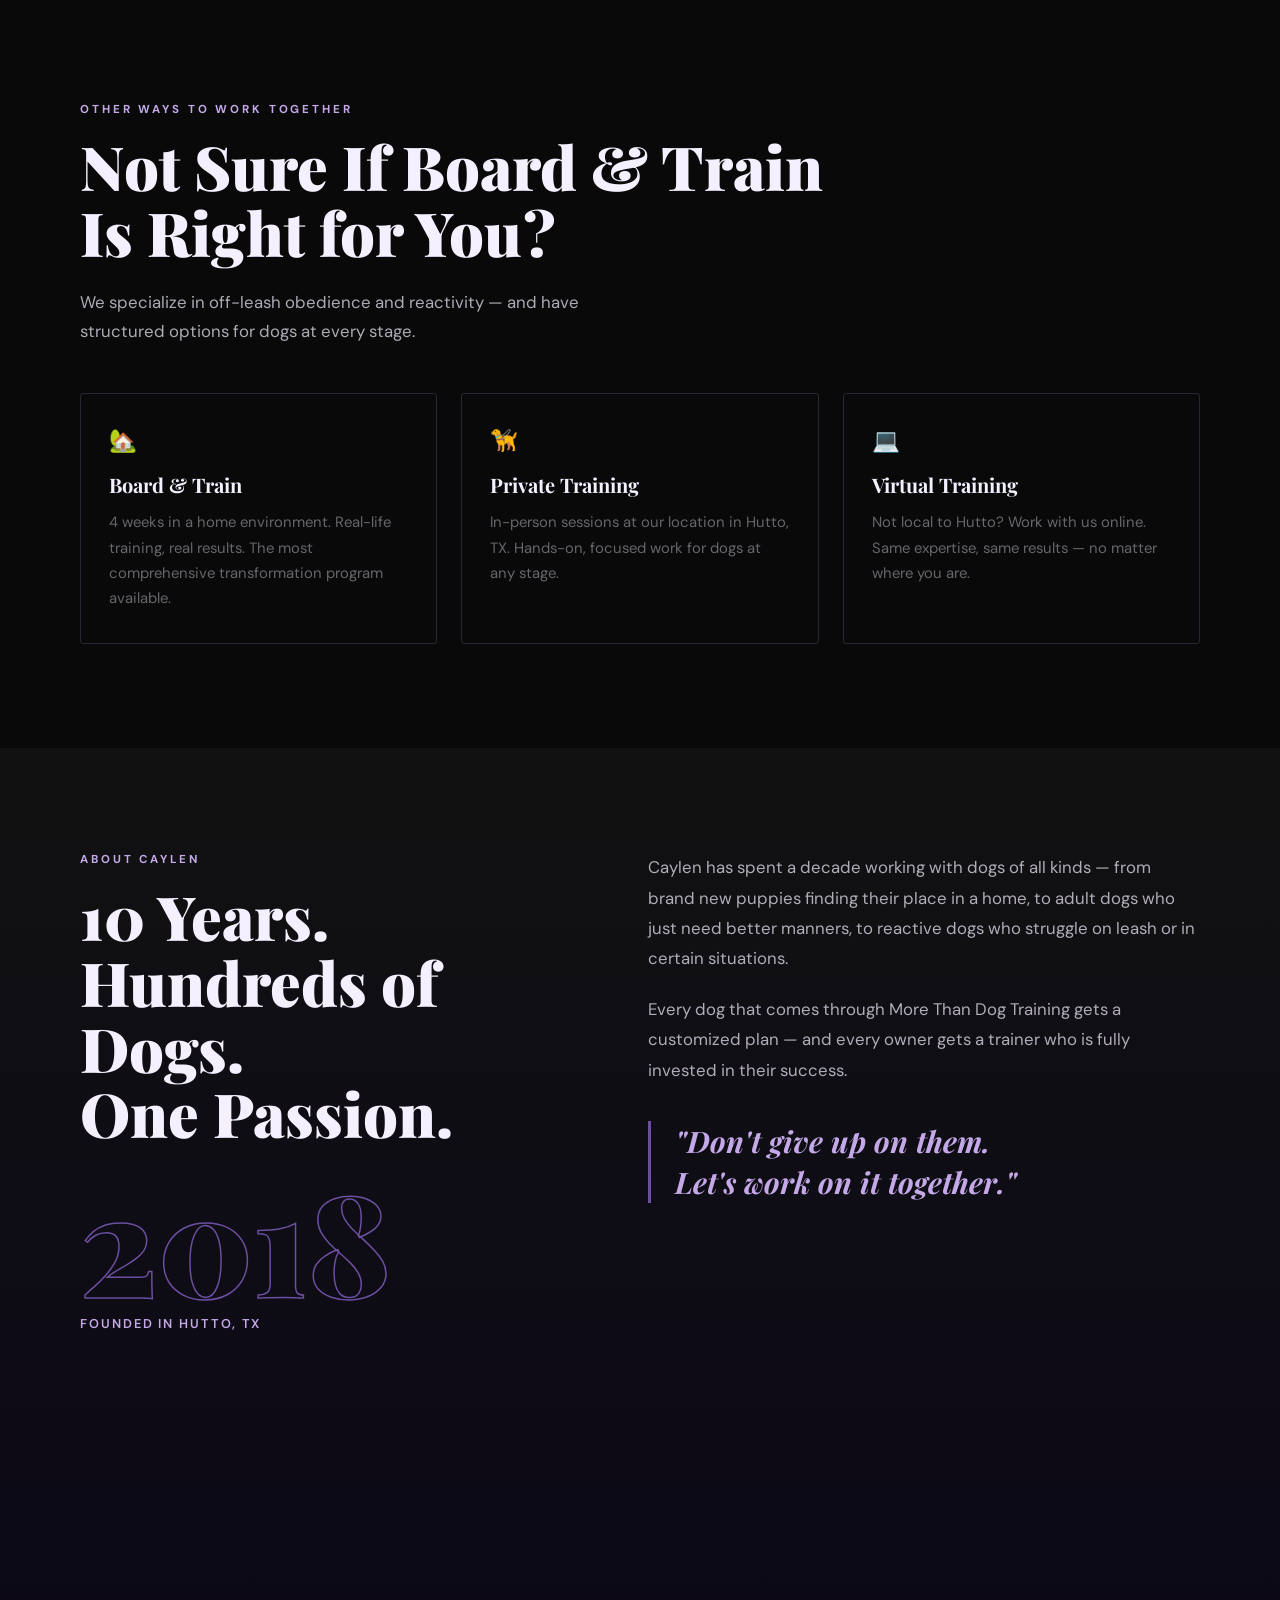
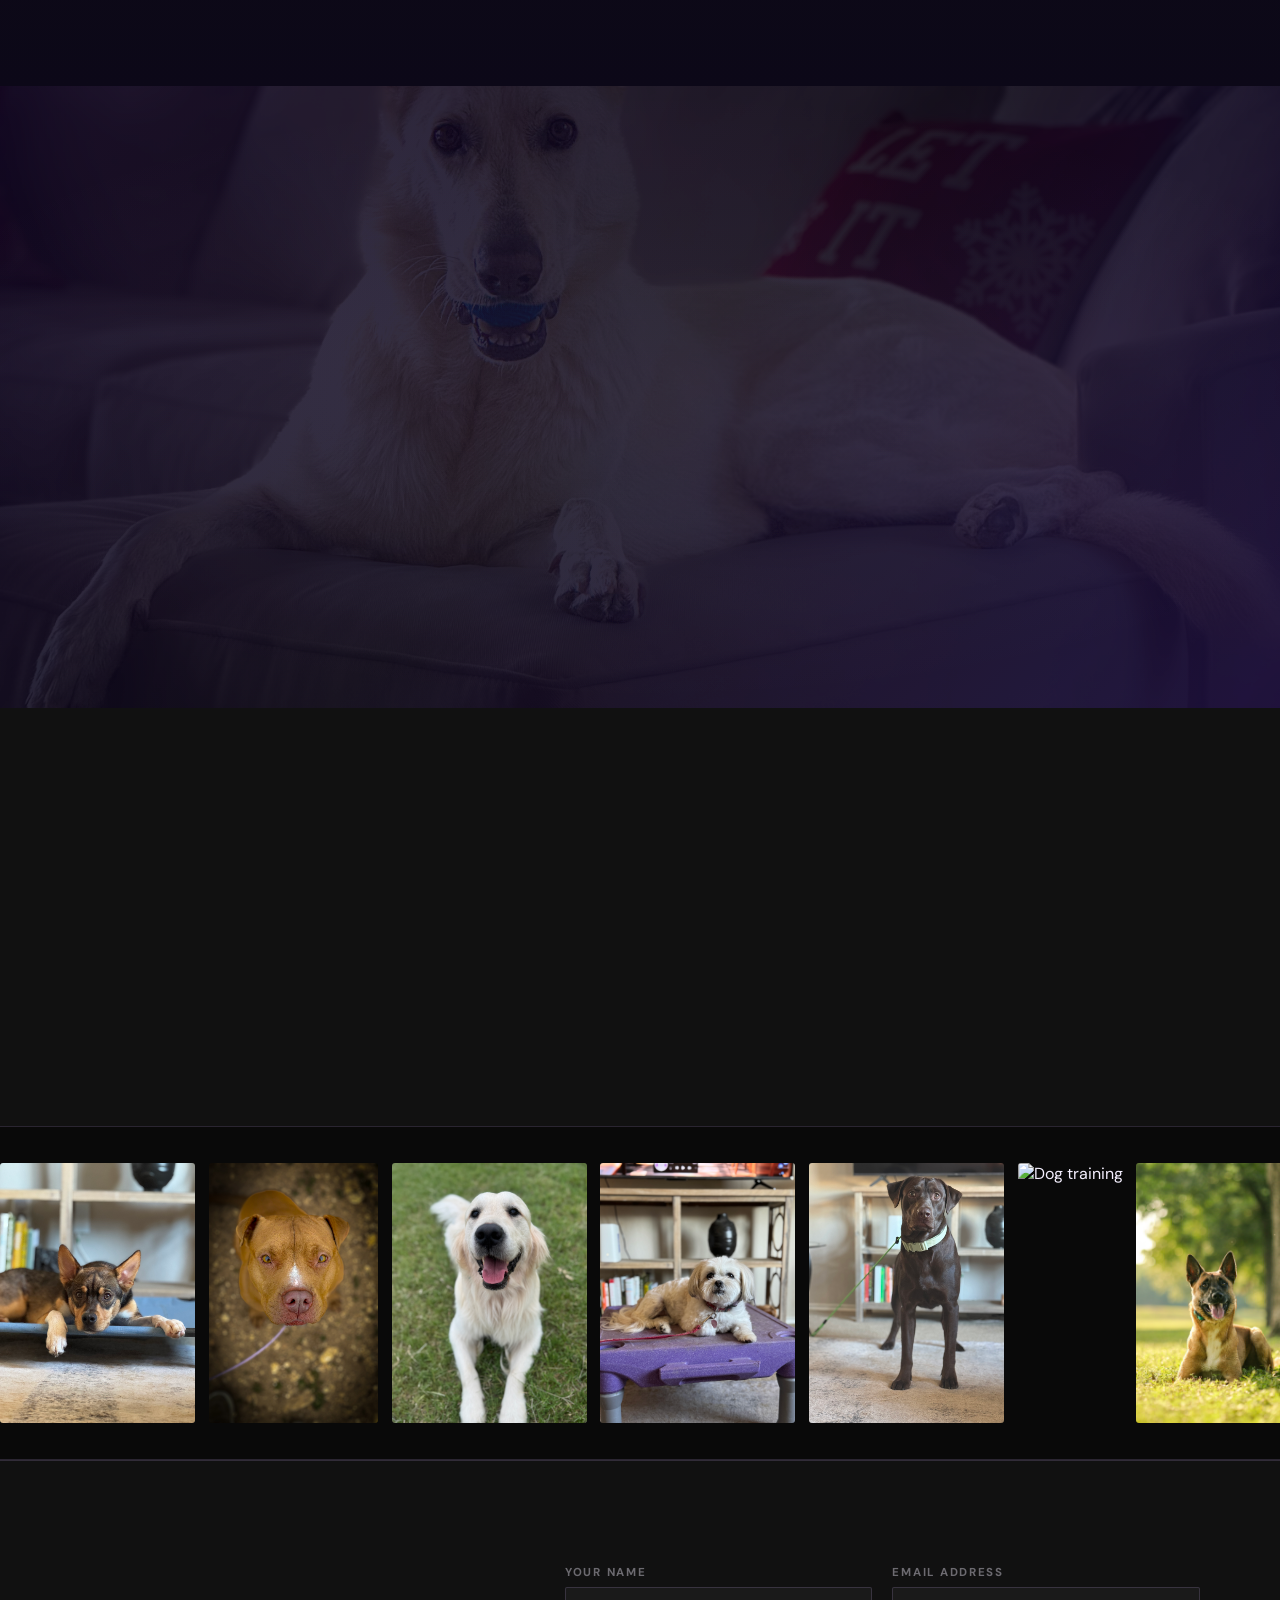
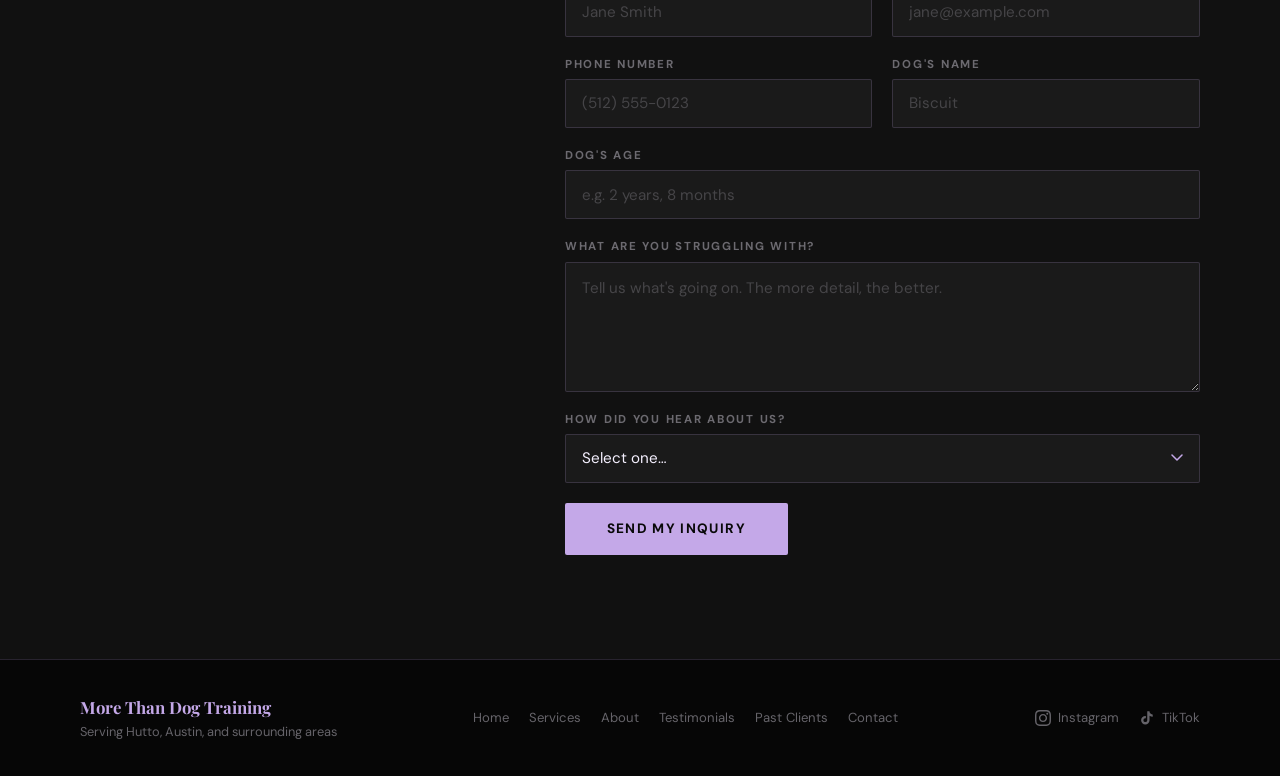
==== commit ebf9cf5f: "Fix landscape photo cropped in portrait aspect ratio in About section Co-Authored-By: Claude Sonnet " ====
--- a/index.html
+++ b/index.html
@@ -283,6 +283,11 @@
       border-radius: 3px;
       border: 1.5px solid rgba(196, 168, 232, 0.3);
       display: block;
+    }
+
+    .about-photo-landscape {
+      aspect-ratio: 4 / 3 !important;
+      object-position: center !important;
     }
 
     /* ─── SOCIAL ──────────────────────────────────────────── */
@@ -722,7 +727,7 @@
           <div class="about-photos reveal reveal-d3">
             <img src="IMG_0409.JPG" alt="Caylen with a dog at the river" loading="lazy">
             <img src="DSC09880_Original.jpg" alt="Caylen with her Belgian Malinois" loading="lazy">
-            <img src="IMG_7200.JPG" alt="Dog training with Caylen" loading="lazy">
+            <img src="IMG_7200.JPG" alt="Dog training with Caylen" loading="lazy" class="about-photo-landscape">
           </div>
         </div>
 
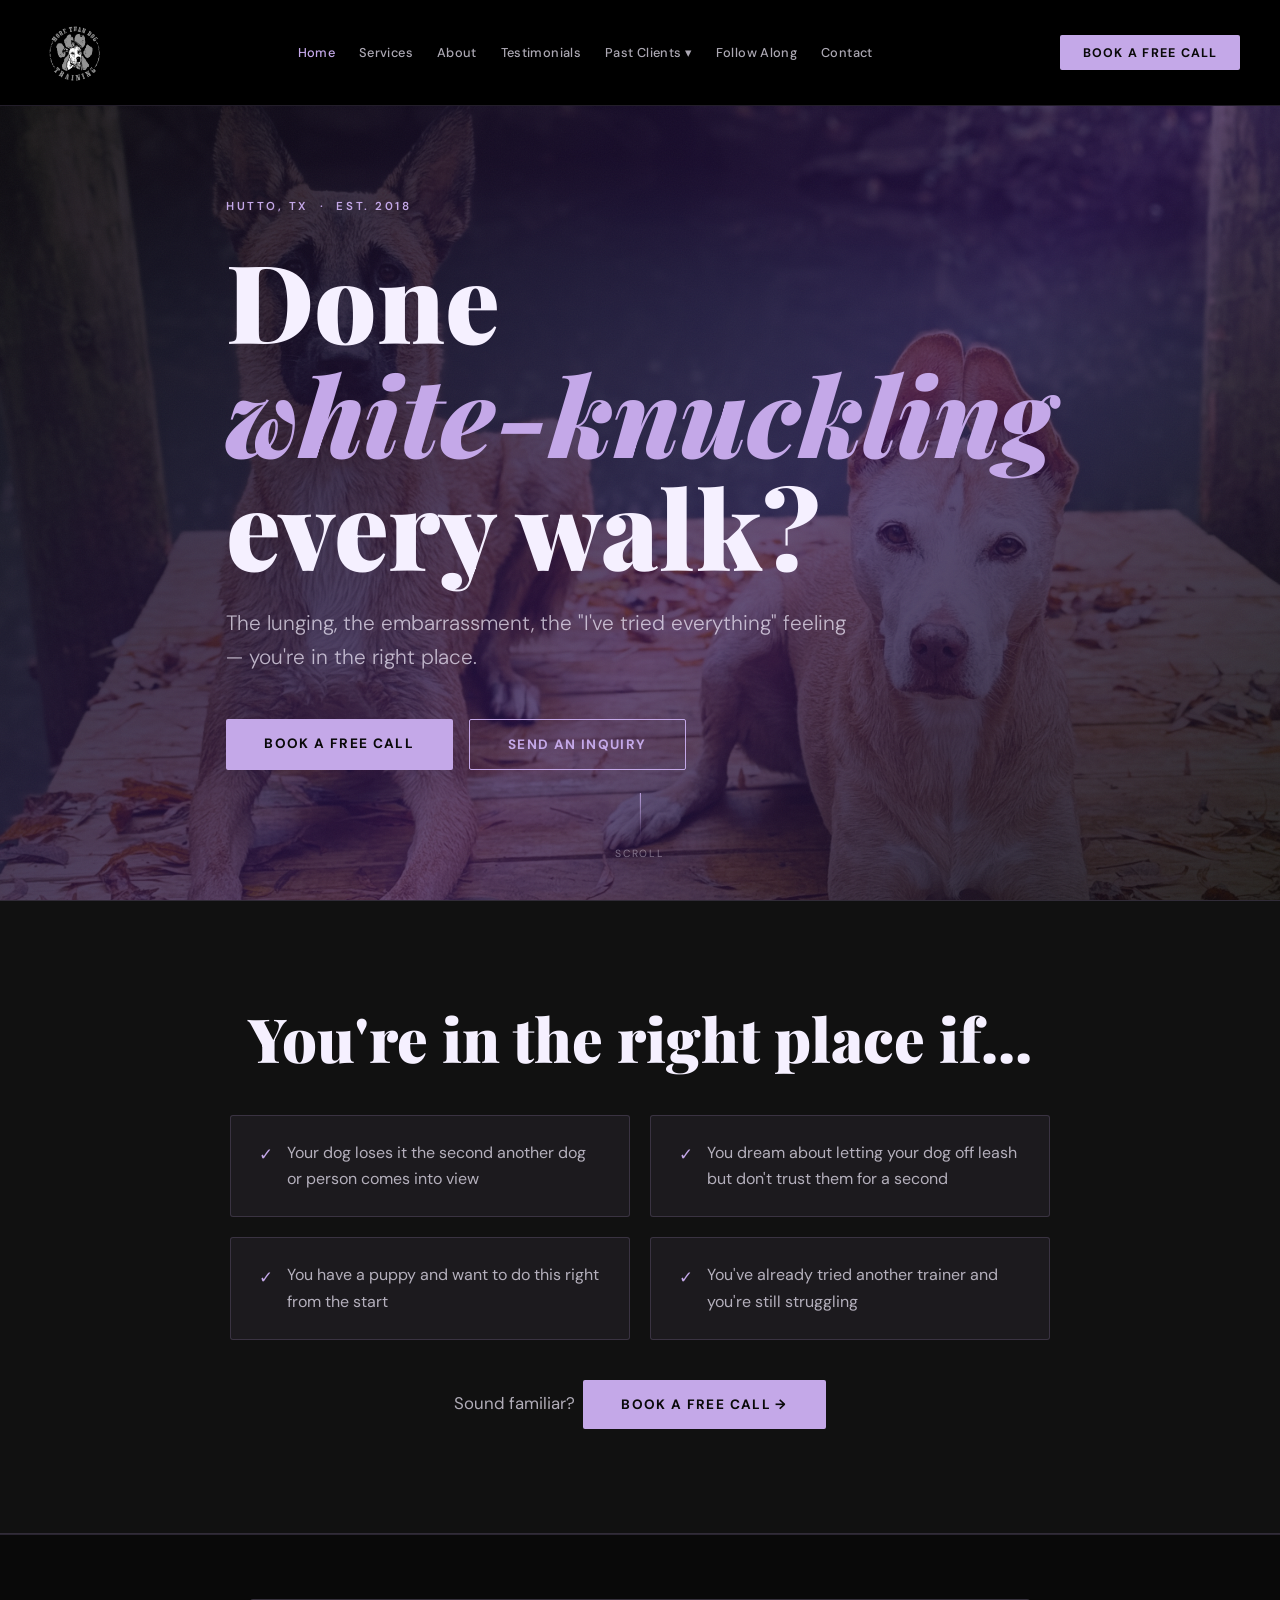
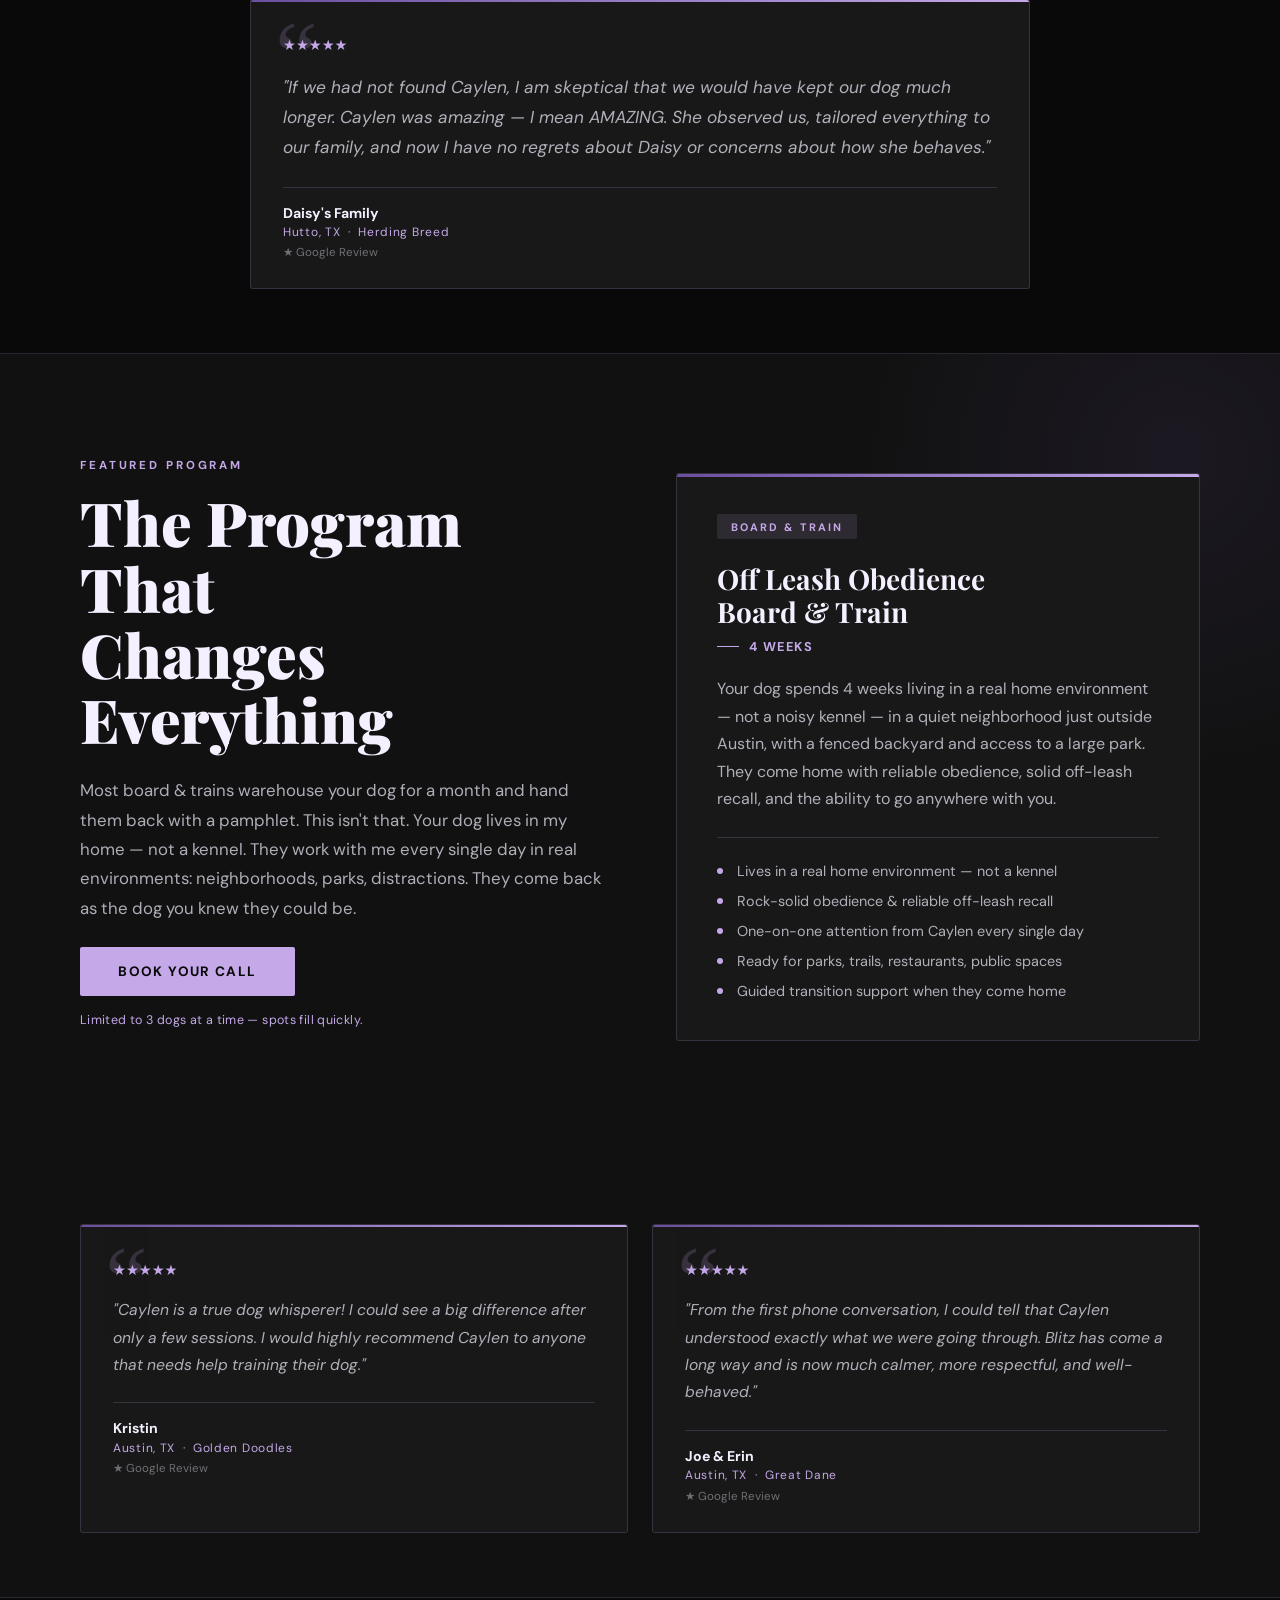
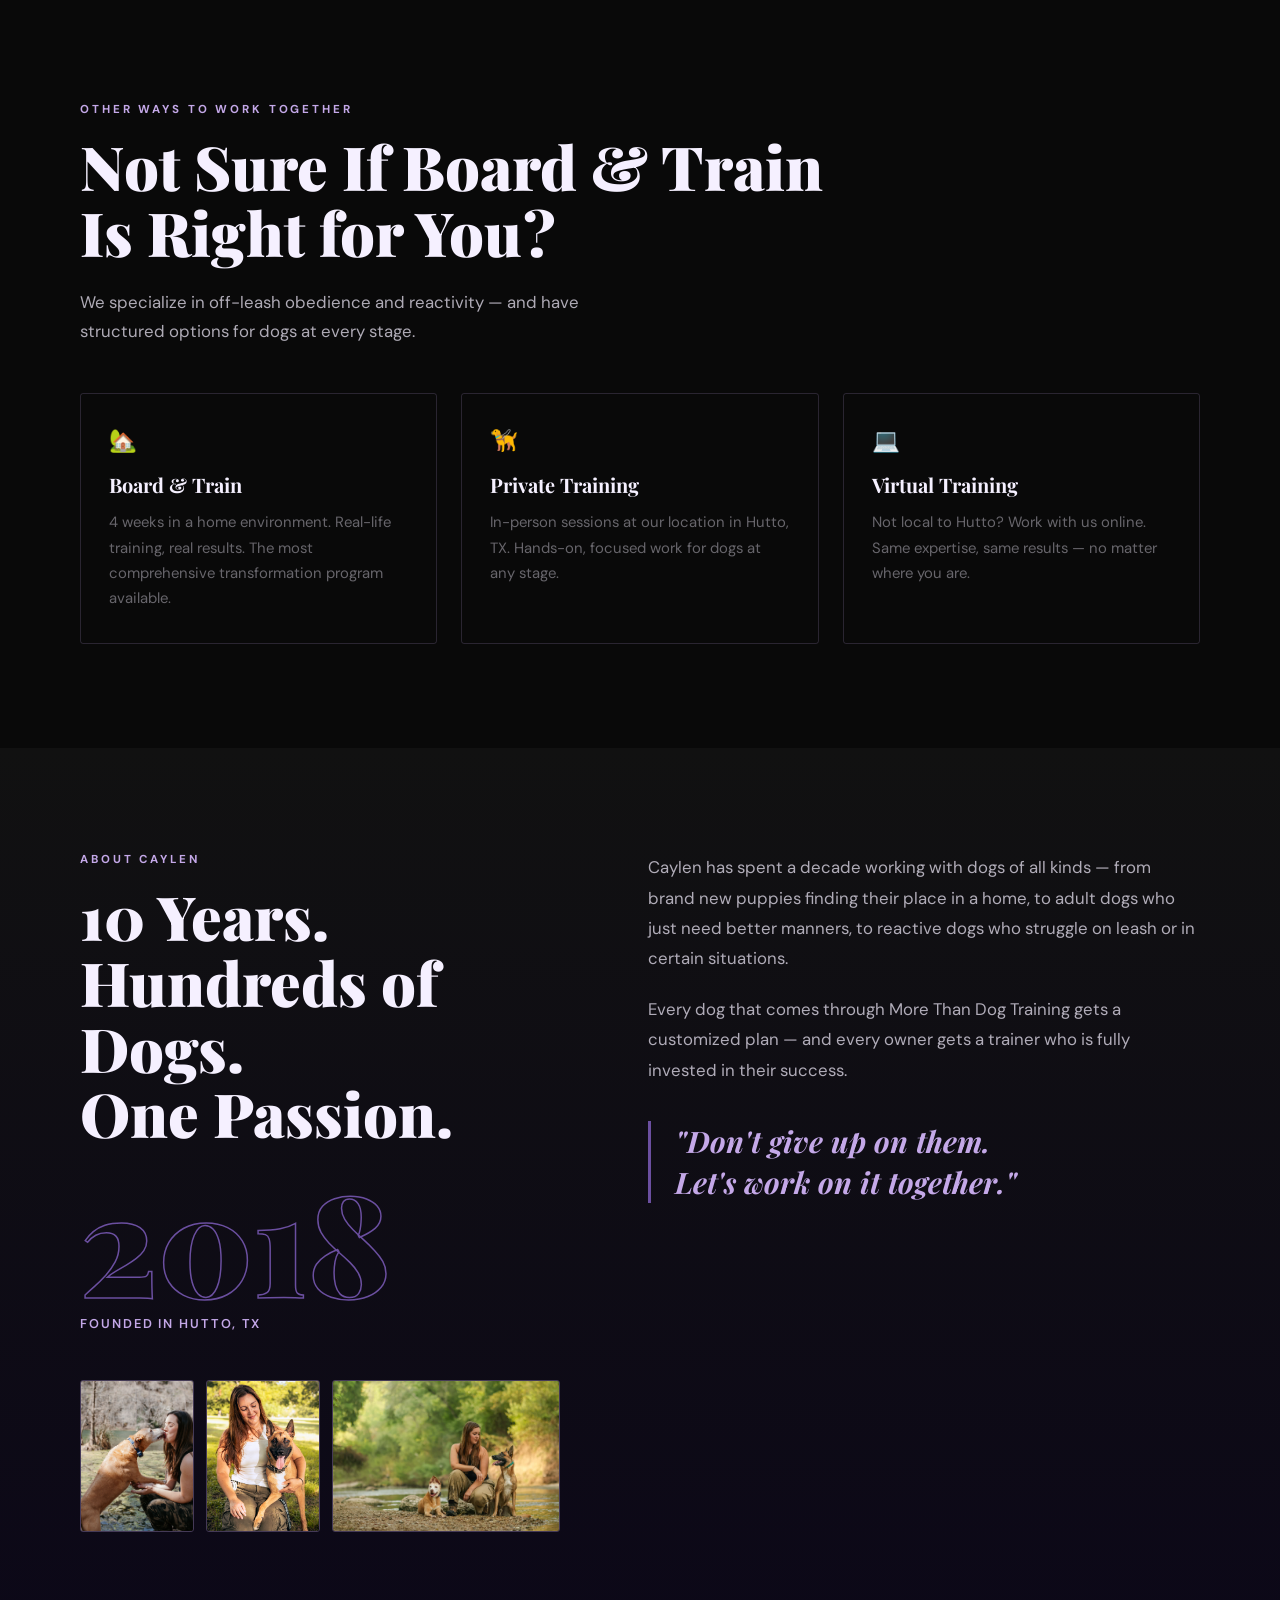
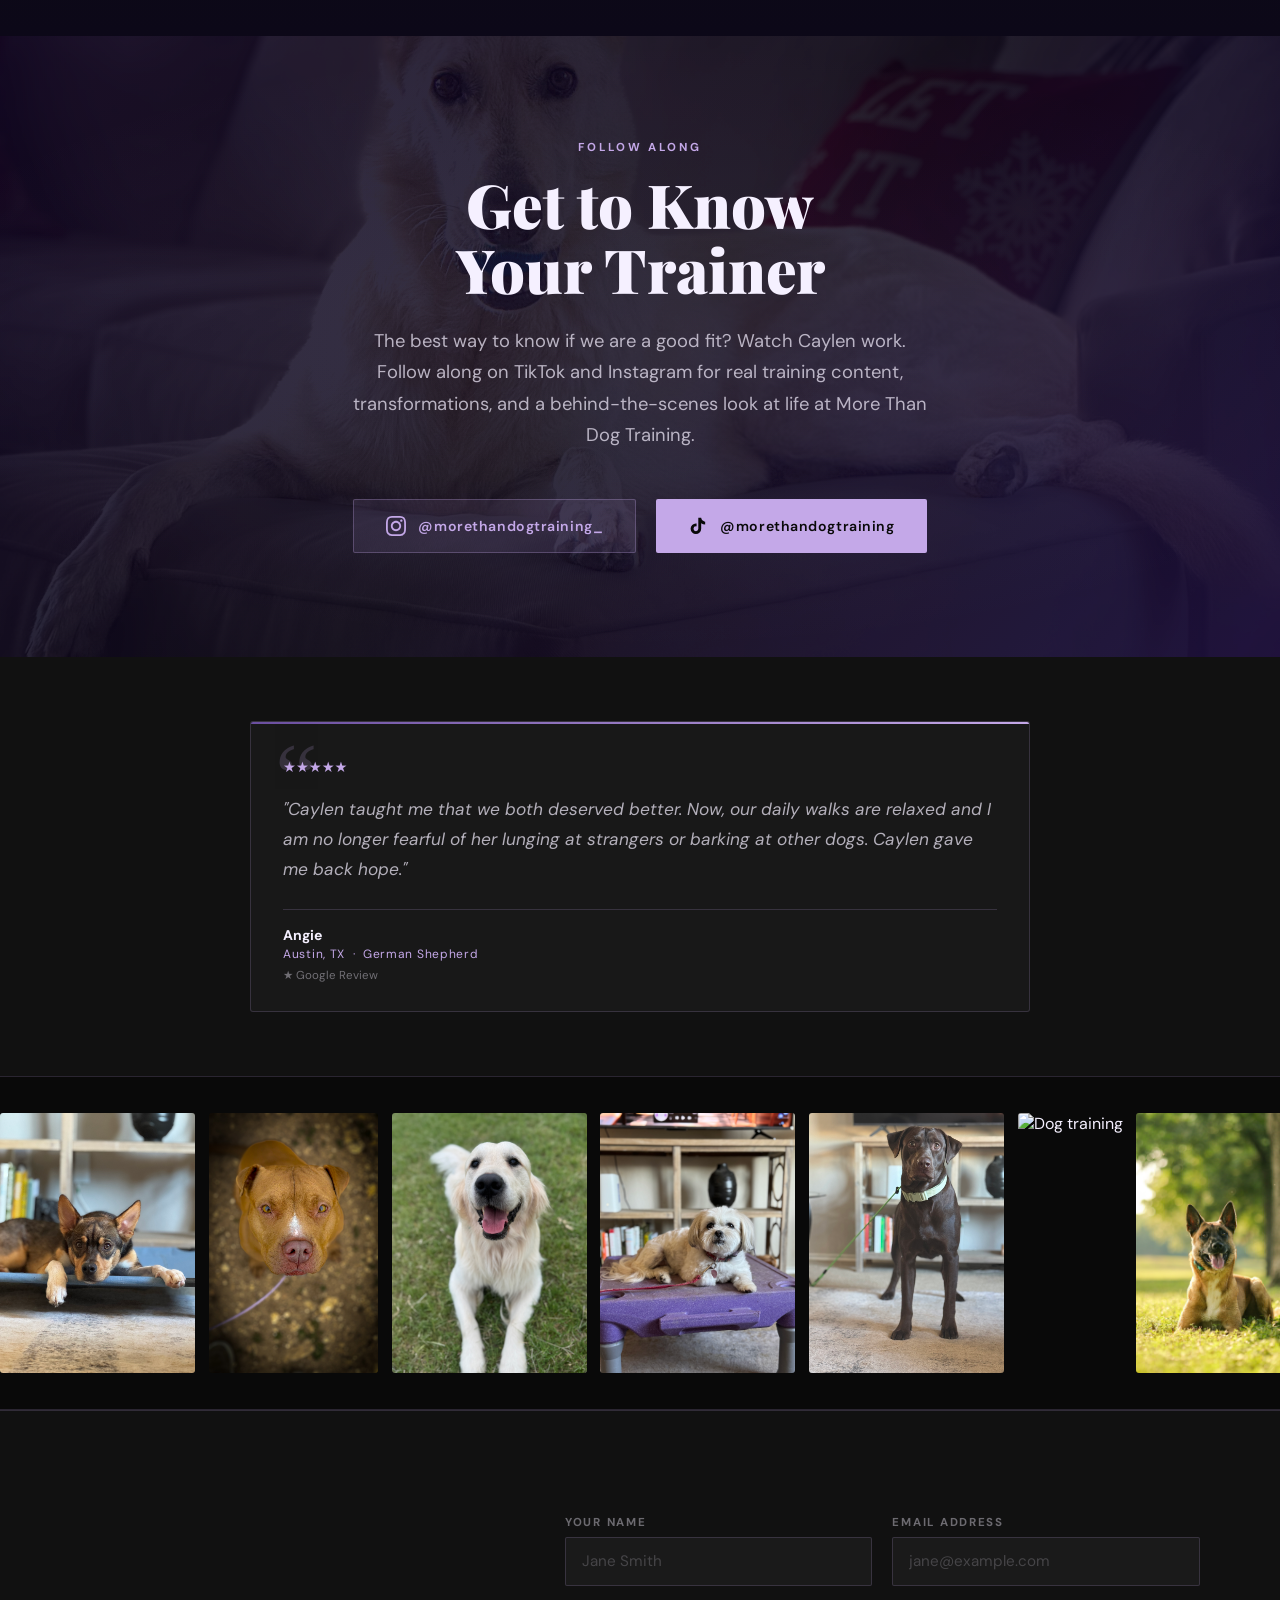
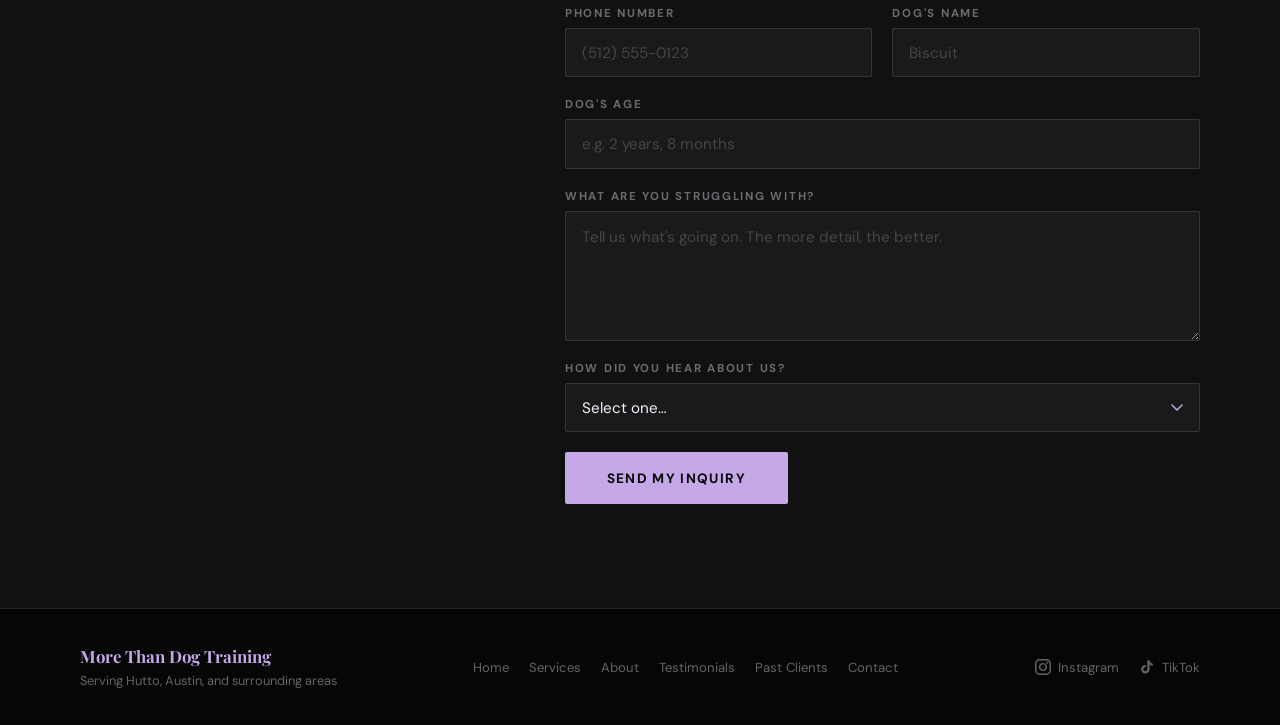
==== commit 315ff962: "Match landscape photo height to portrait photos in About section Uses 1fr 1fr 2fr grid columns and 3" ====
--- a/index.html
+++ b/index.html
@@ -270,7 +270,7 @@
 
     .about-photos {
       display: grid;
-      grid-template-columns: 1fr 1fr 1fr;
+      grid-template-columns: 1fr 1fr 2fr;
       gap: 0.75rem;
       margin-top: 2rem;
     }
@@ -286,7 +286,7 @@
     }
 
     .about-photo-landscape {
-      aspect-ratio: 4 / 3 !important;
+      aspect-ratio: 3 / 2 !important;
       object-position: center !important;
     }
 
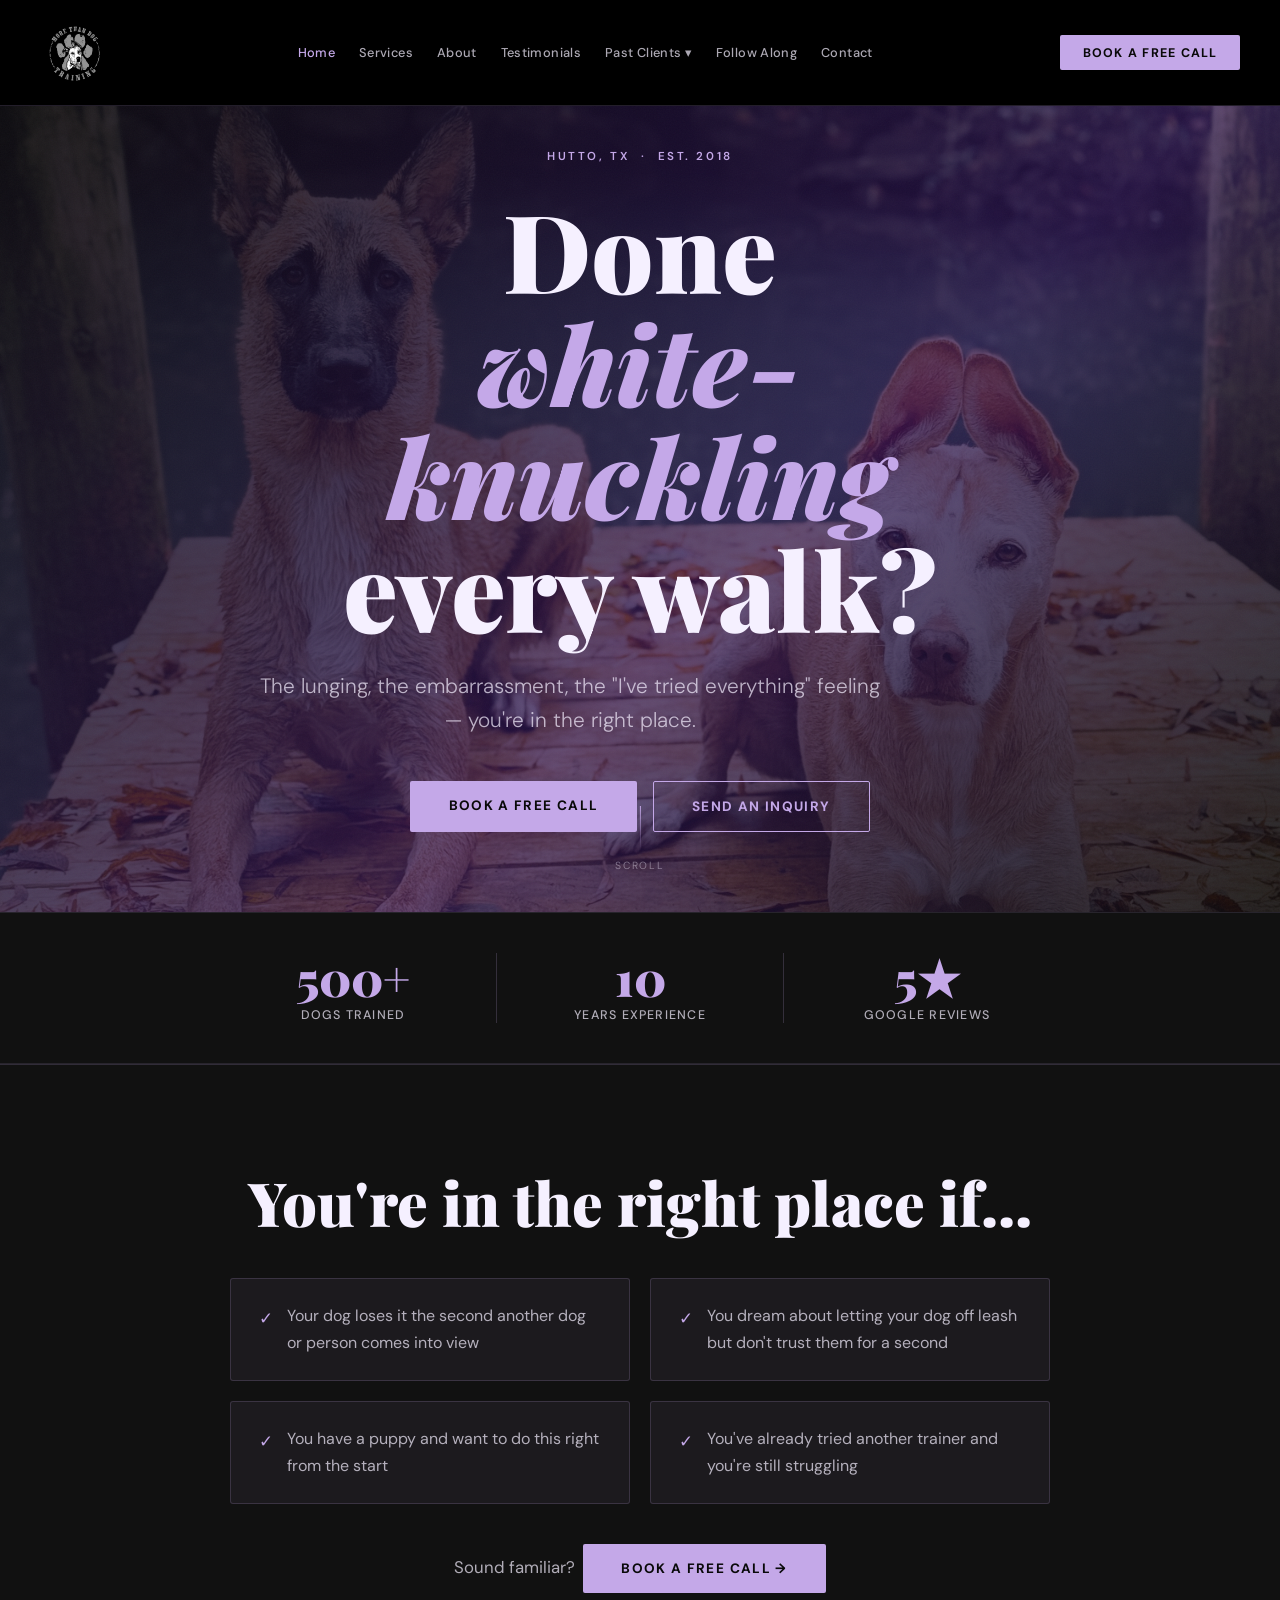
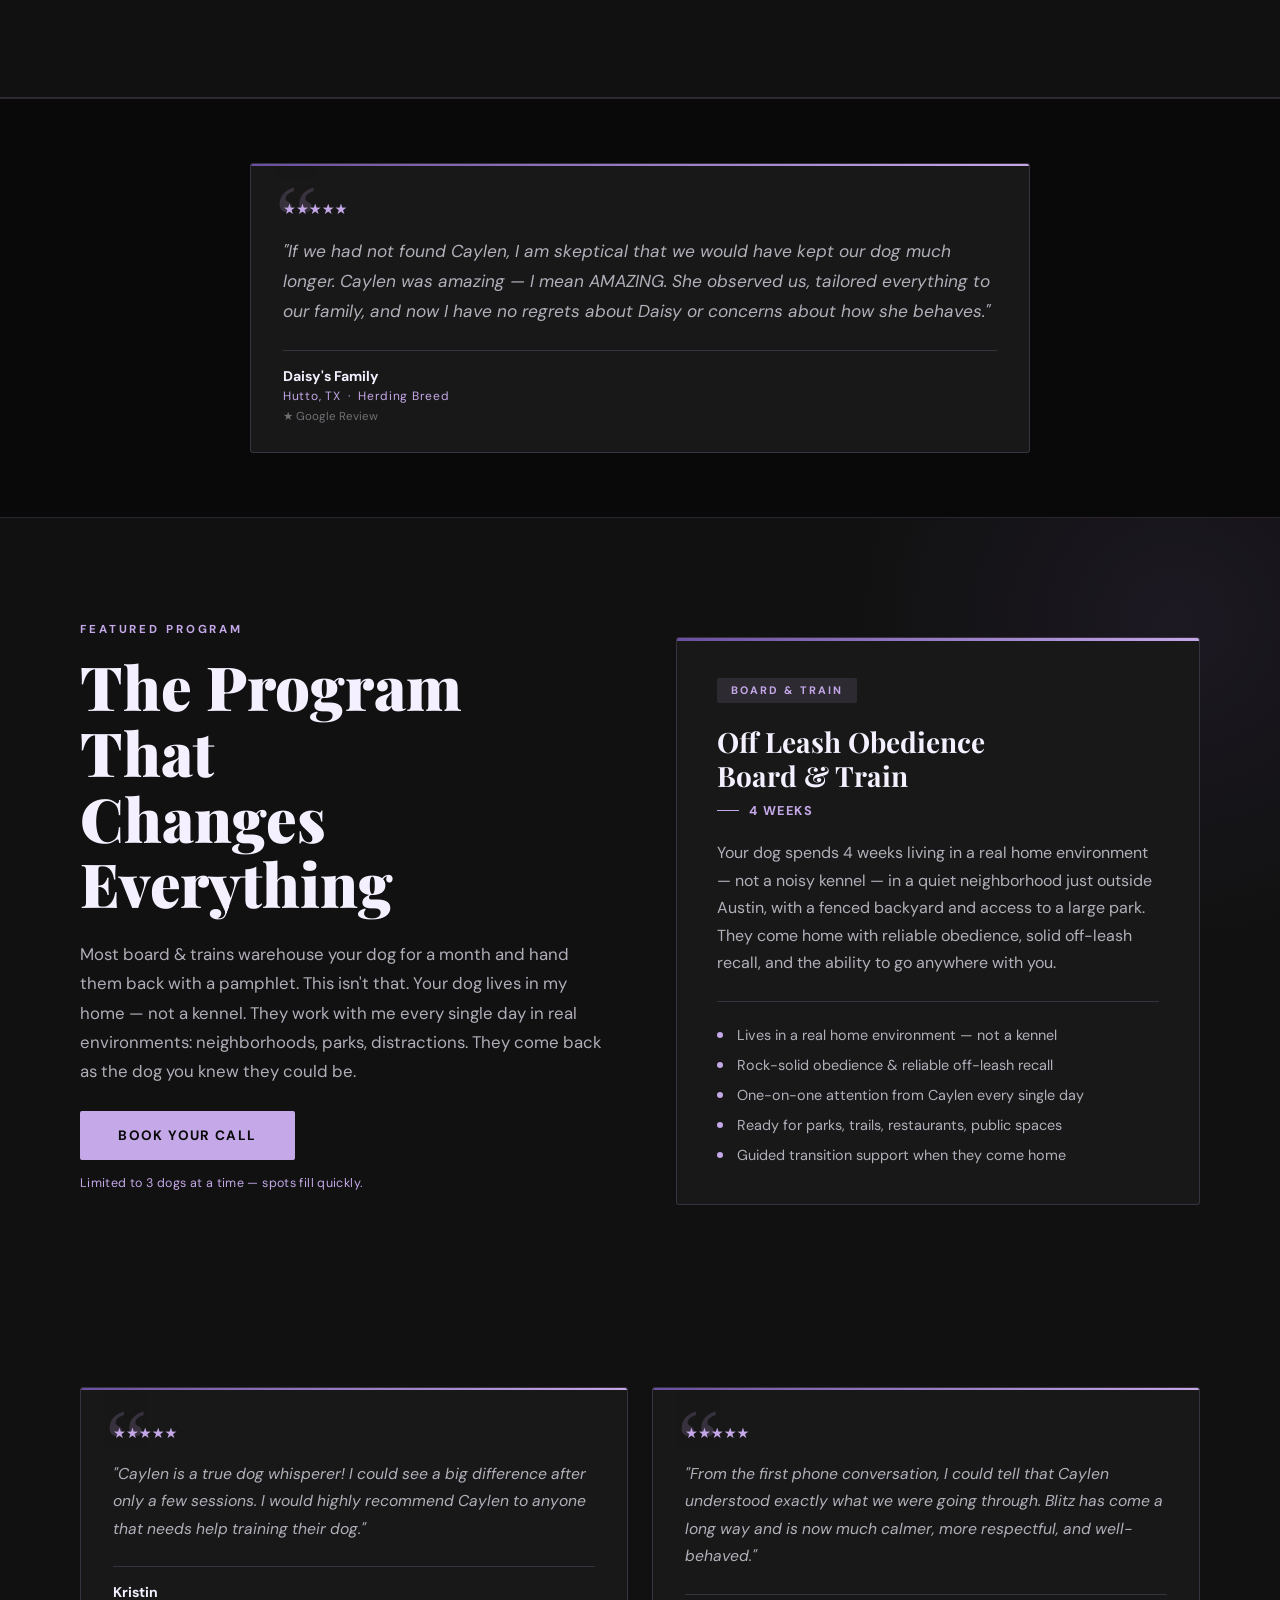
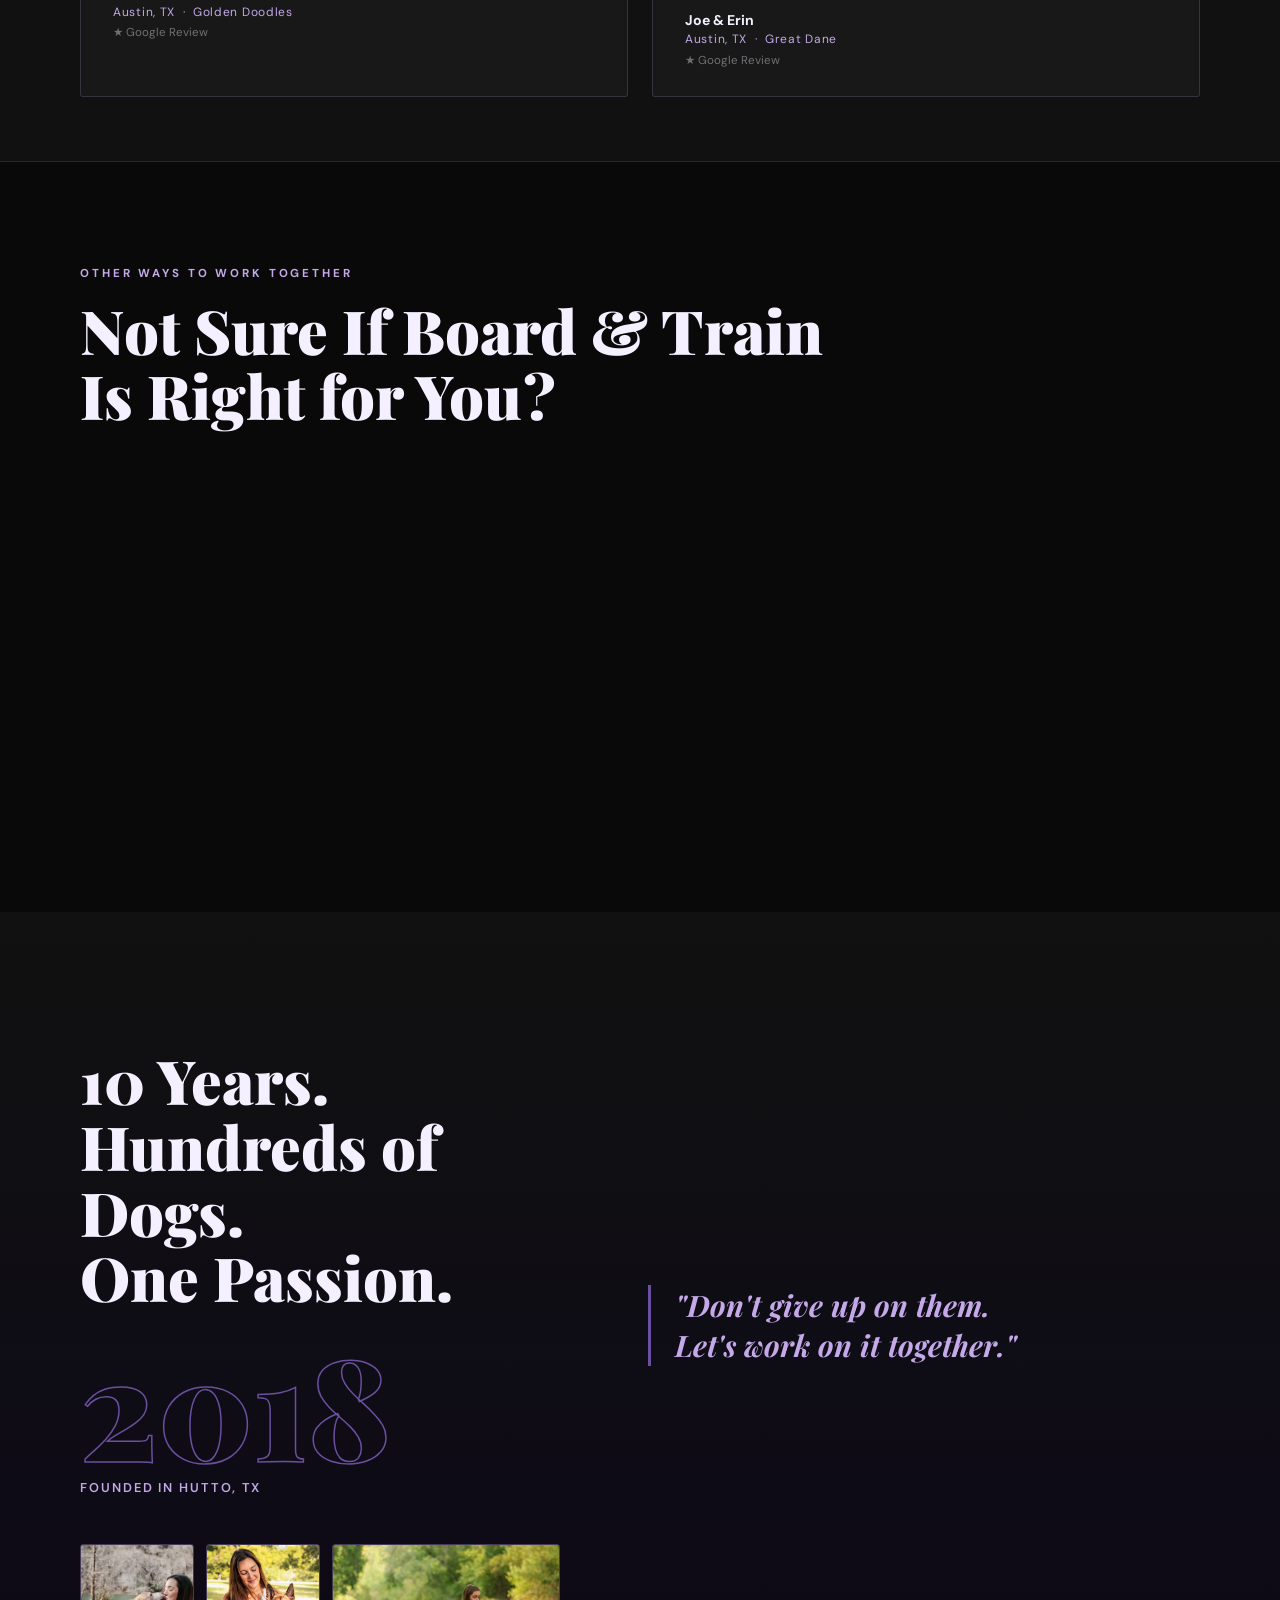
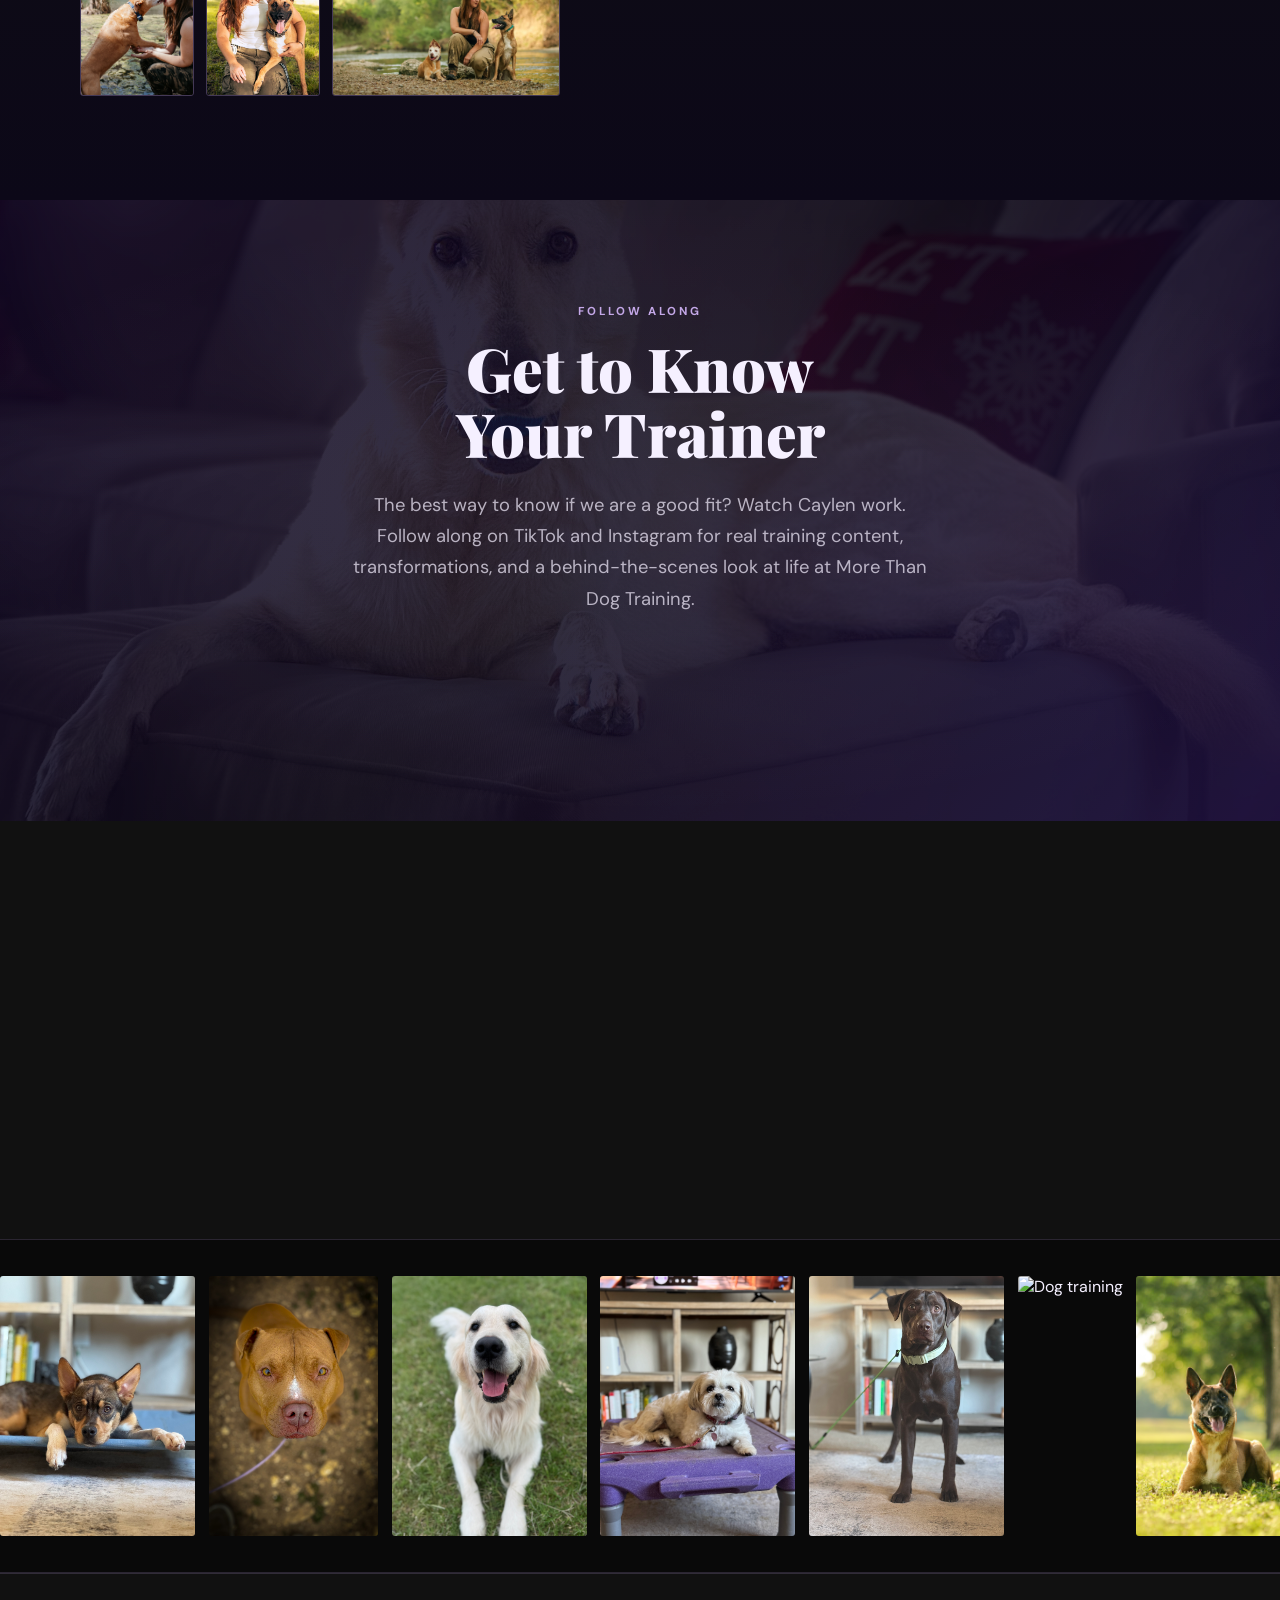
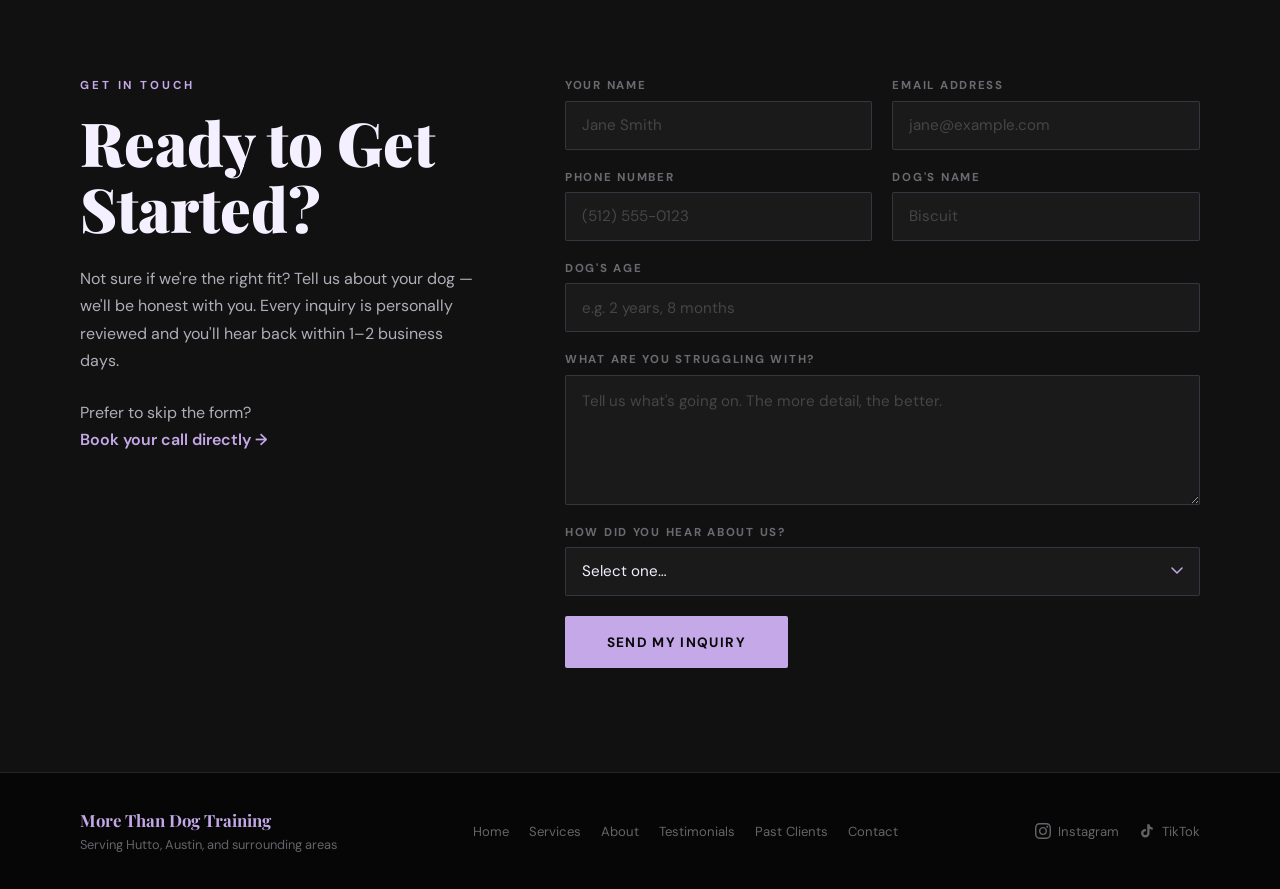
==== commit a8d13c93: "Center hero layout and add stats bar for credibility Hero text and CTAs now centered now that portra" ====
--- a/index.html
+++ b/index.html
@@ -57,9 +57,9 @@
       z-index: 2;
       display: flex;
       flex-direction: column;
-      align-items: flex-start;
-      max-width: 1120px;
-      text-align: left;
+      align-items: center;
+      max-width: 760px;
+      text-align: center;
     }
 
     .hero-eyebrow {
@@ -104,7 +104,7 @@
     .hero-ctas {
       display: flex;
       gap: 1rem;
-      justify-content: flex-start;
+      justify-content: center;
       flex-wrap: wrap;
       opacity: 0;
       animation: fadeUp 0.9s 0.65s ease forwards;
@@ -480,14 +480,57 @@
       margin-top: 0.1rem;
     }
 
+    /* ─── STATS BAR ──────────────────────────────────────── */
+    #stats {
+      background: var(--black-soft);
+      border-top: 1px solid rgba(196, 168, 232, 0.12);
+      border-bottom: 1px solid rgba(196, 168, 232, 0.12);
+      padding: 2.5rem 2rem;
+    }
+
+    .stats-inner {
+      display: flex;
+      justify-content: center;
+      align-items: center;
+      gap: 0;
+      max-width: 860px;
+      margin: 0 auto;
+    }
+
+    .stat-item {
+      flex: 1;
+      text-align: center;
+      padding: 0 2rem;
+    }
+
+    .stat-item + .stat-item {
+      border-left: 1px solid rgba(196, 168, 232, 0.2);
+    }
+
+    .stat-number {
+      font-family: var(--font-display);
+      font-size: clamp(2rem, 5vw, 3rem);
+      font-weight: 900;
+      color: var(--lavender);
+      line-height: 1;
+      margin-bottom: 0.35rem;
+    }
+
+    .stat-label {
+      font-size: 0.78rem;
+      font-weight: 500;
+      letter-spacing: 0.1em;
+      text-transform: uppercase;
+      color: var(--white-dim);
+    }
+
+    @media (max-width: 600px) {
+      .stats-inner { flex-direction: column; gap: 1.75rem; }
+      .stat-item + .stat-item { border-left: none; border-top: 1px solid rgba(196, 168, 232, 0.2); padding-top: 1.75rem; }
+    }
+
     /* ─── RESPONSIVE ──────────────────────────────────────── */
     @media (max-width: 900px) {
-      .hero-content {
-        grid-template-columns: 1fr;
-        text-align: center;
-        gap: 2.5rem;
-      }
-
       .hero-ctas { justify-content: center; }
 
       .bt-inner,
@@ -571,6 +614,25 @@
     <div class="hero-scroll-hint" aria-hidden="true">
       <div class="scroll-line"></div>
       <span class="scroll-label">Scroll</span>
+    </div>
+  </section>
+
+
+  <!-- ─── STATS BAR ───────────────────────────────────────────── -->
+  <section id="stats" aria-label="At a glance">
+    <div class="stats-inner">
+      <div class="stat-item reveal">
+        <div class="stat-number">500+</div>
+        <div class="stat-label">Dogs Trained</div>
+      </div>
+      <div class="stat-item reveal reveal-d1">
+        <div class="stat-number">10</div>
+        <div class="stat-label">Years Experience</div>
+      </div>
+      <div class="stat-item reveal reveal-d2">
+        <div class="stat-number">5★</div>
+        <div class="stat-label">Google Reviews</div>
+      </div>
     </div>
   </section>
 
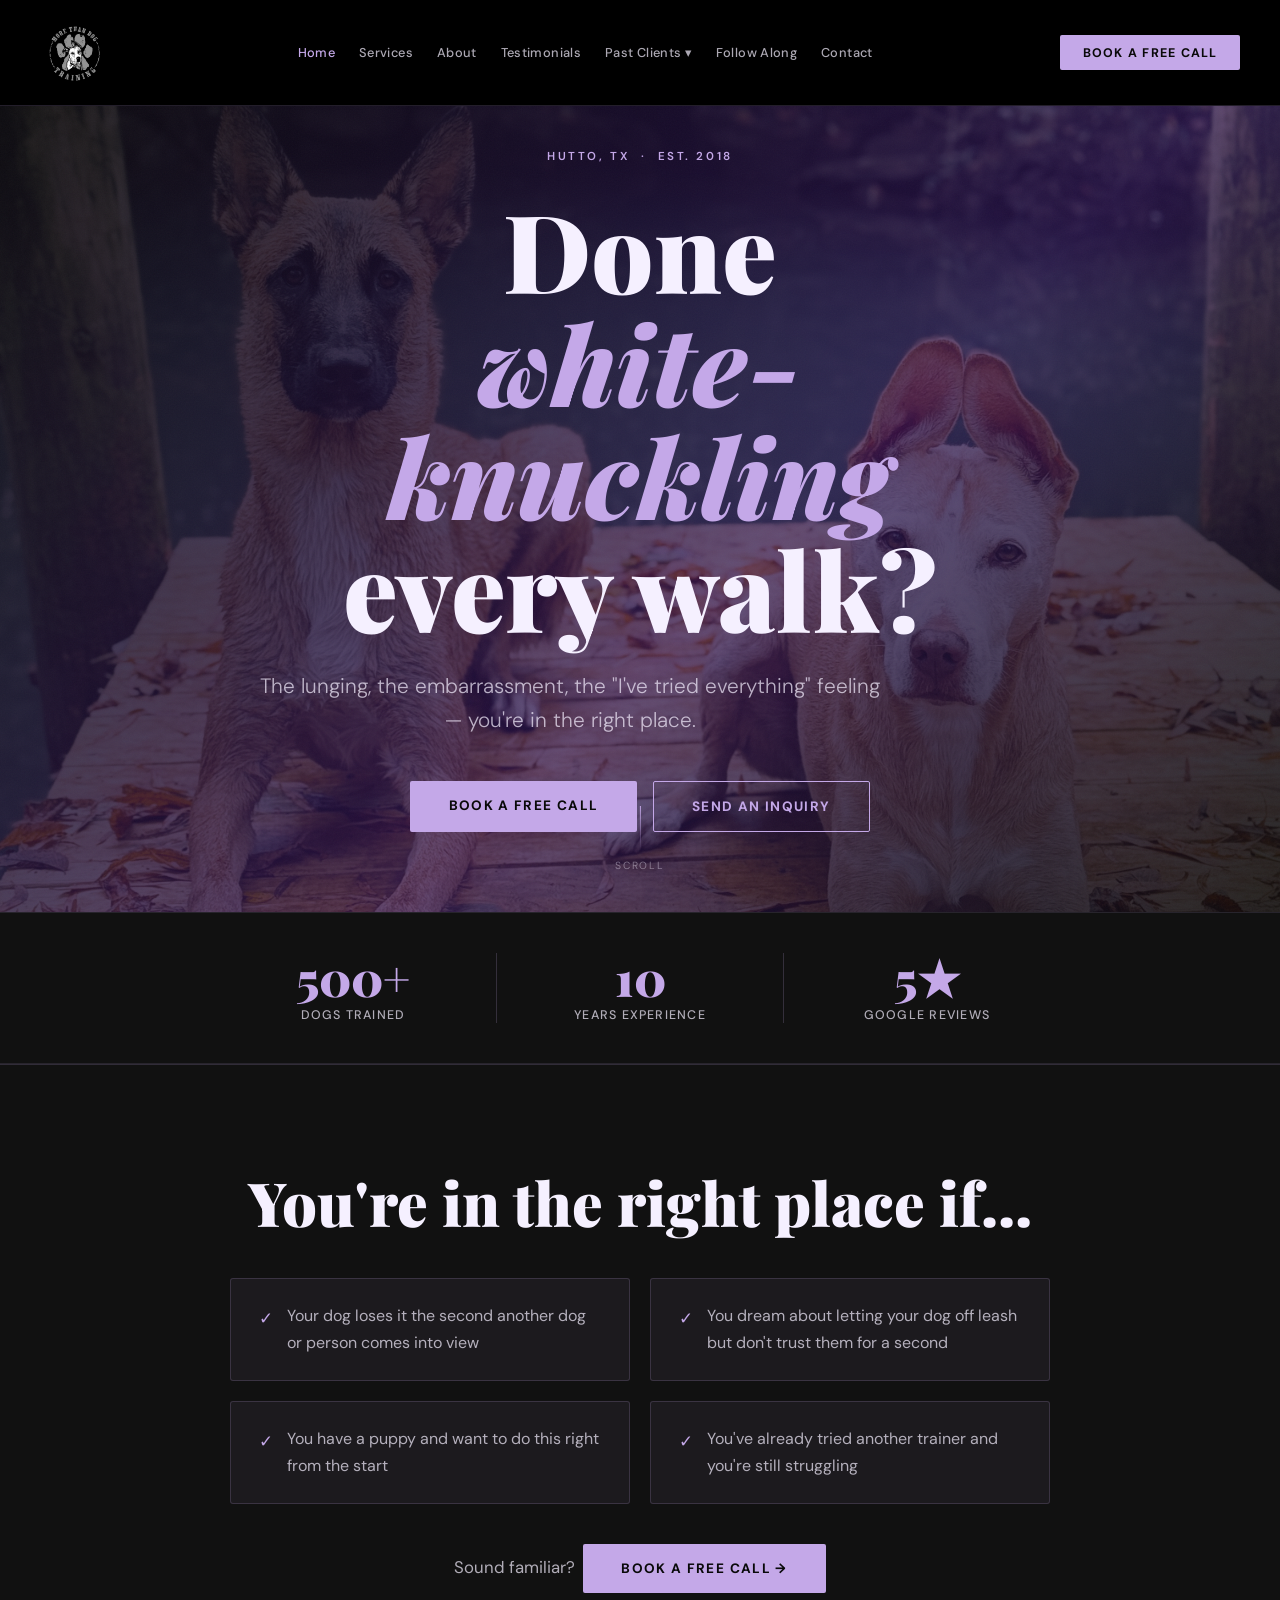
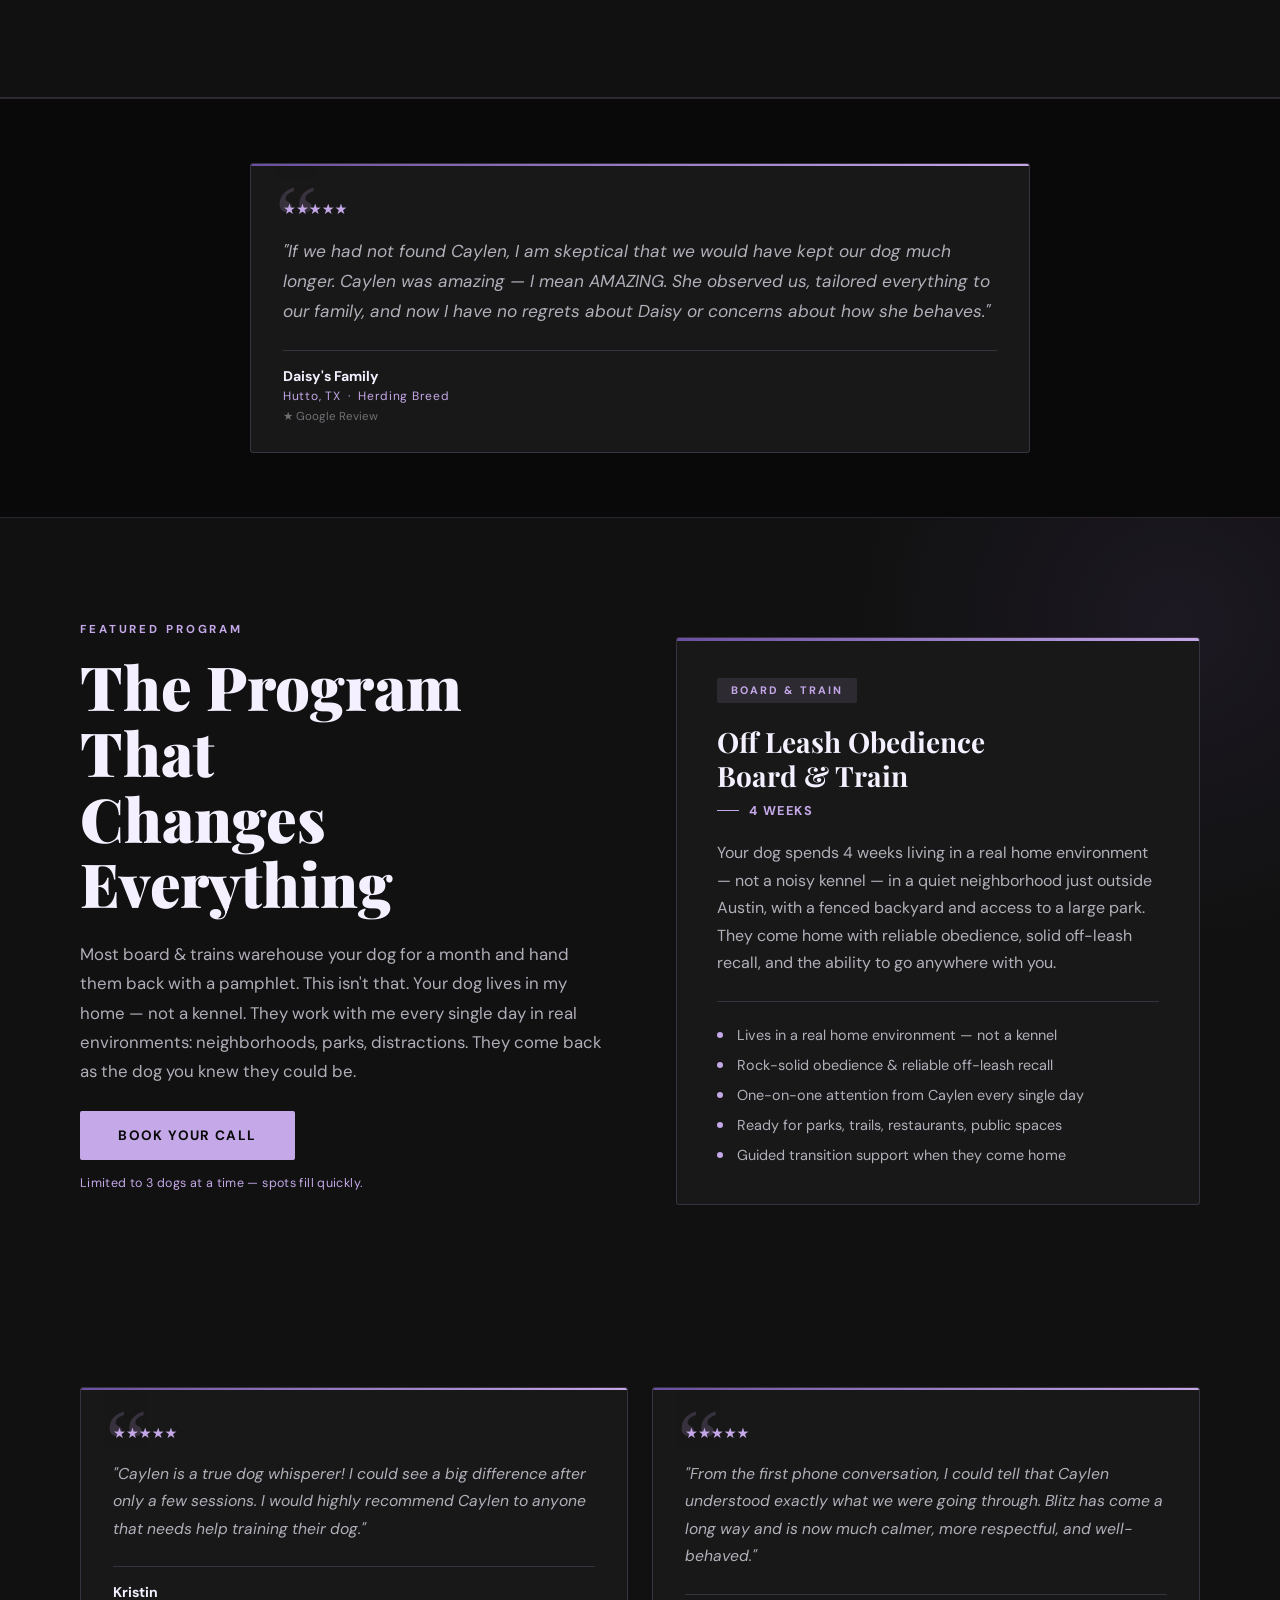
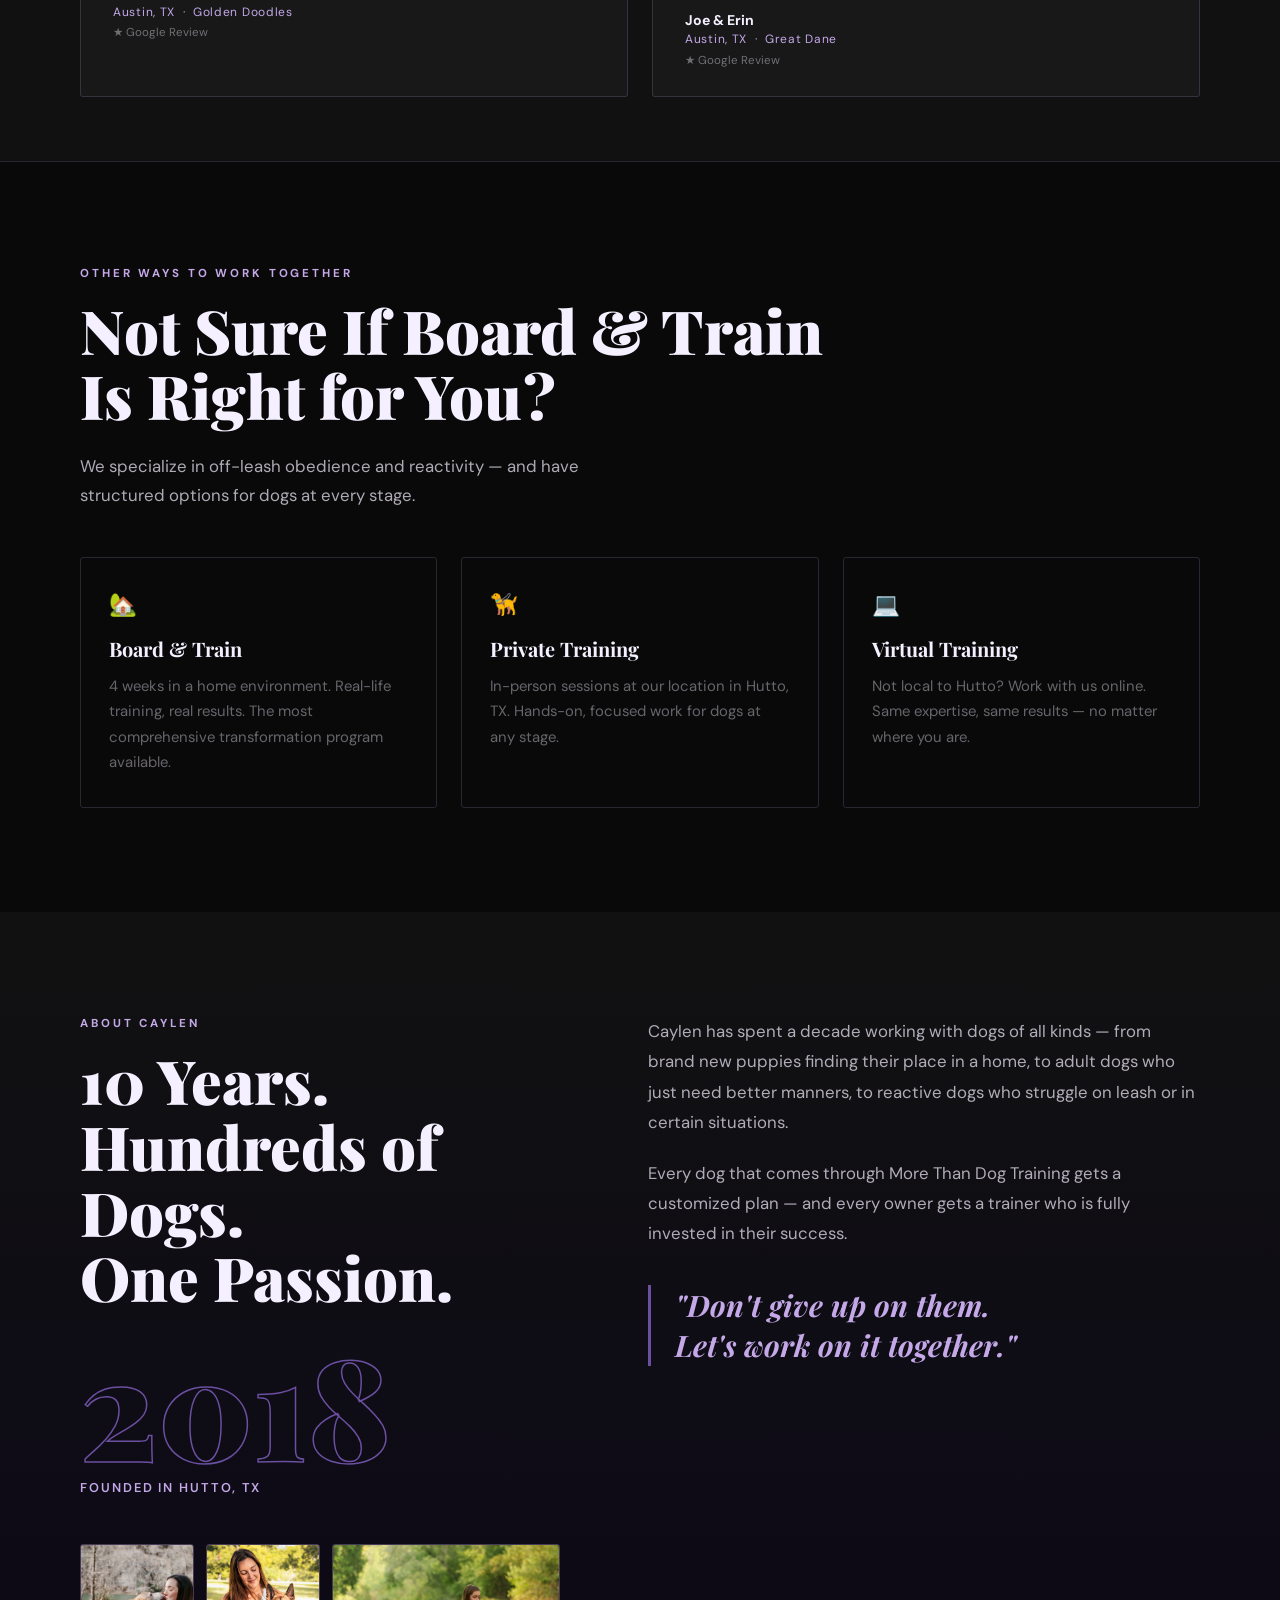
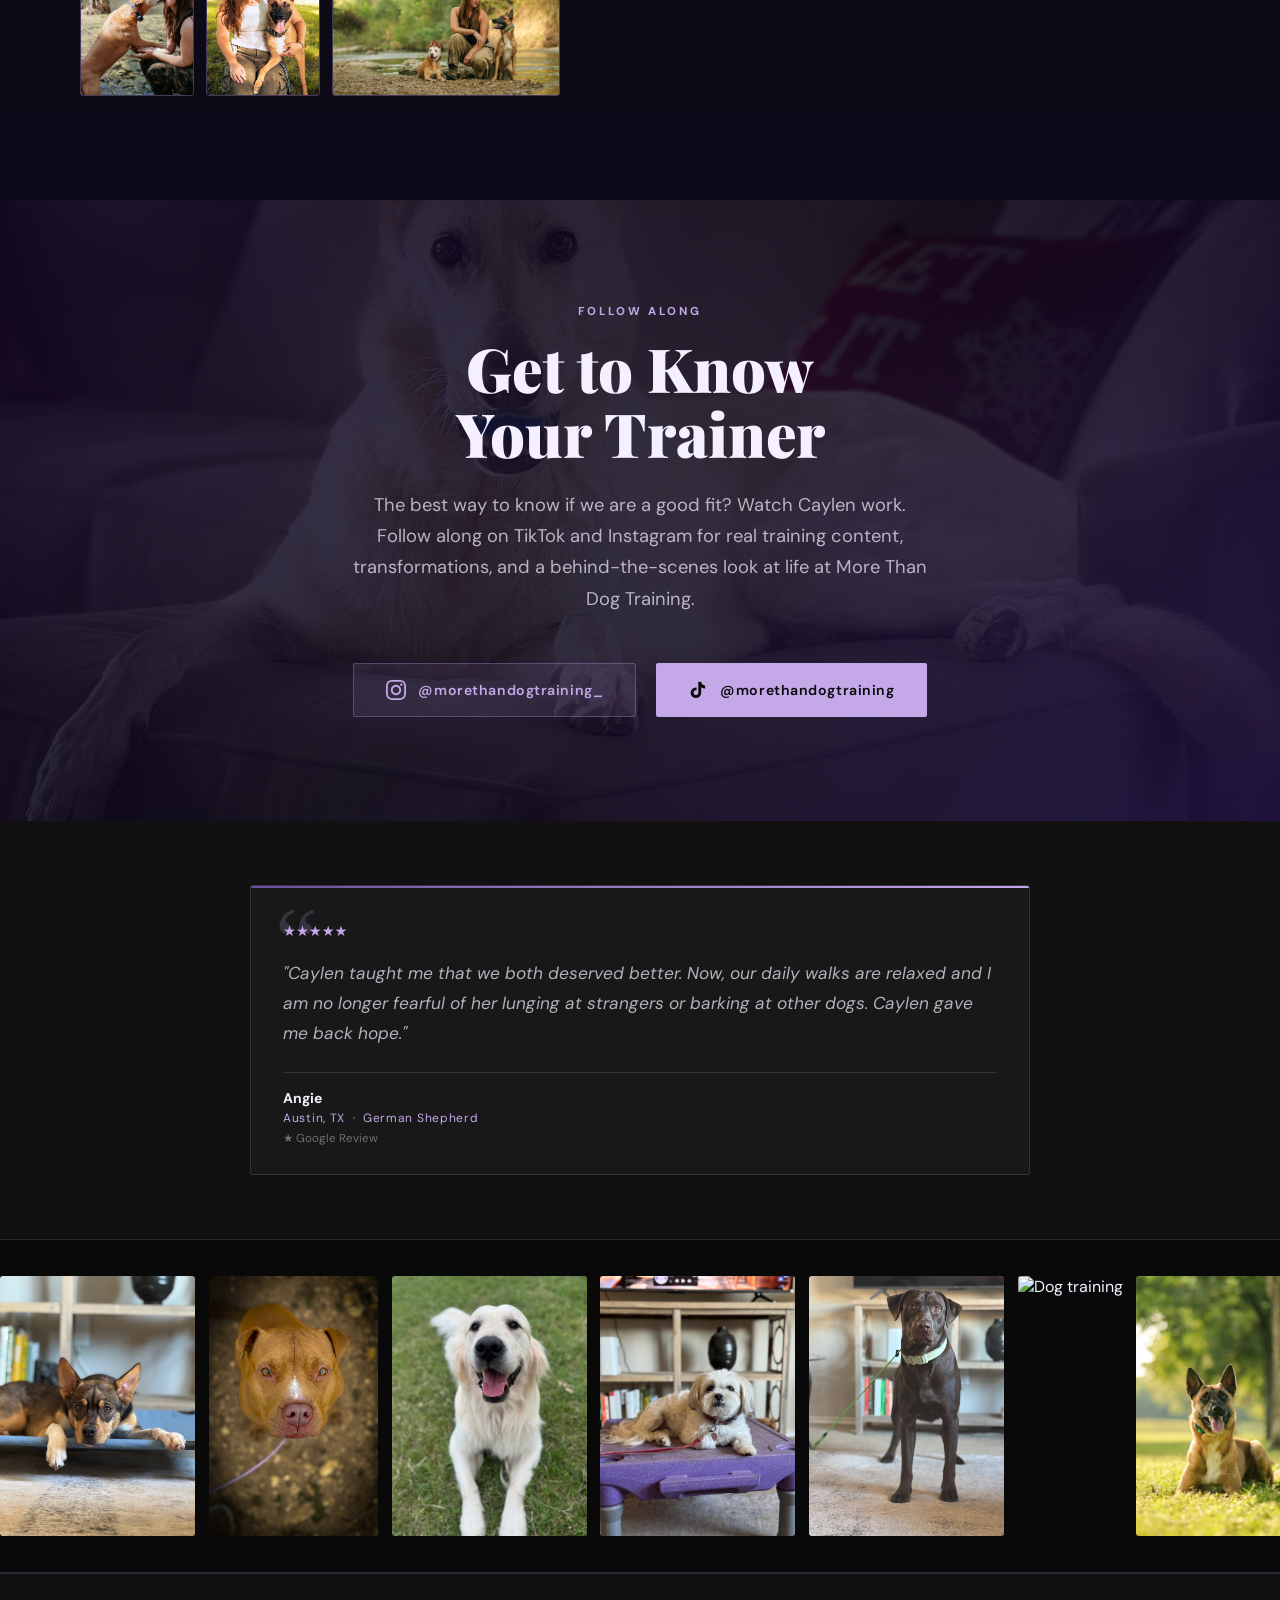
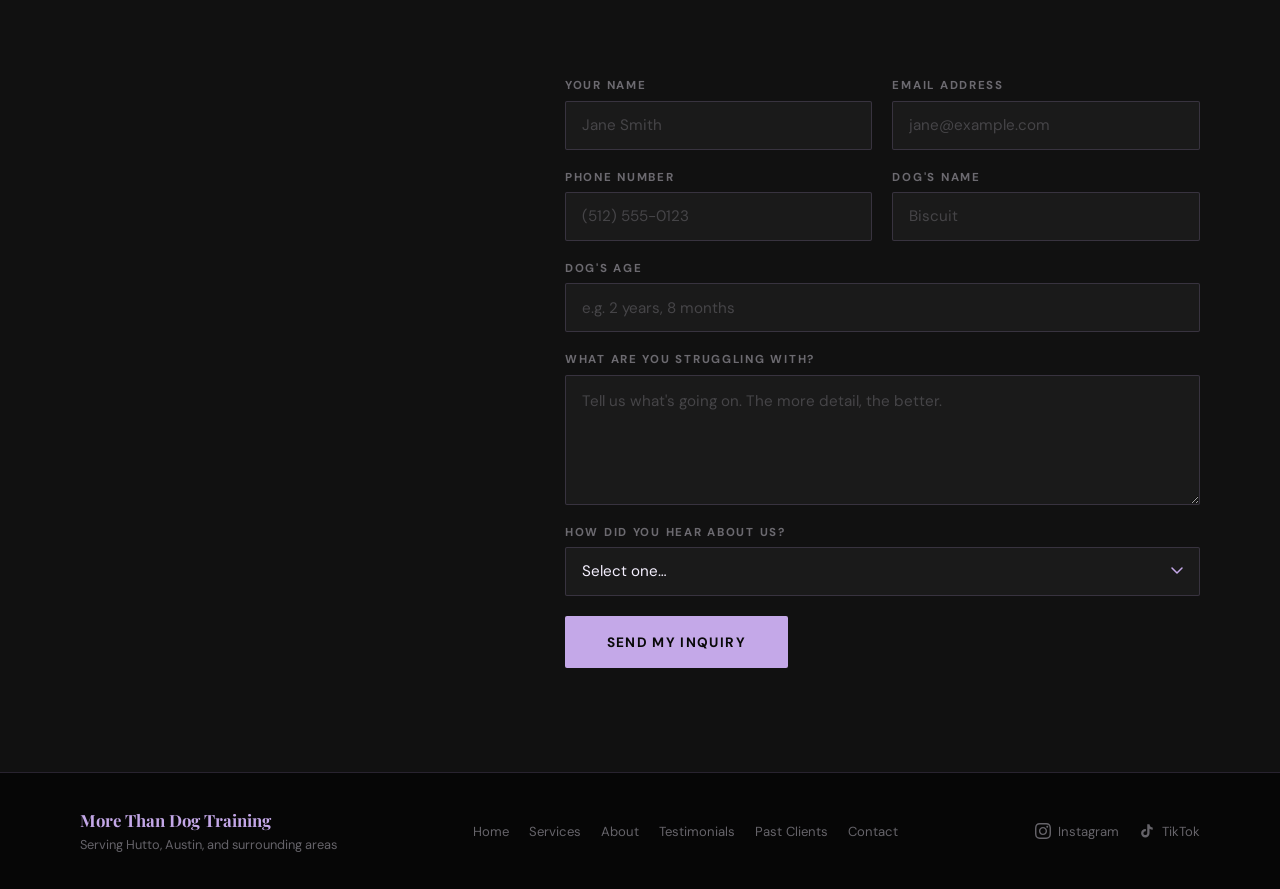
==== commit d10de2d6: "Fix service card underline with high-specificity inline style override Co-Authored-By: Claude Sonnet" ====
--- a/index.html
+++ b/index.html
@@ -549,6 +549,13 @@
       .hero-headline { font-size: clamp(2.6rem, 12vw, 3.5rem); }
       .hero-ctas { flex-direction: column; align-items: stretch; }
       .services-grid { grid-template-columns: 1fr; }
+    }
+
+    a.svc-card,
+    a.svc-card:link,
+    a.svc-card:visited {
+      text-decoration: none !important;
+      color: inherit !important;
     }
   </style>
 </head>
@@ -746,21 +753,21 @@
       </p>
 
       <div class="services-grid">
-        <div class="svc-card reveal reveal-d2">
+        <a href="services.html#board-train" class="svc-card reveal reveal-d2">
           <span class="svc-icon" aria-hidden="true">🏡</span>
           <div class="svc-name">Board &amp; Train</div>
           <p class="svc-desc">4 weeks in a home environment. Real-life training, real results. The most comprehensive transformation program available.</p>
-        </div>
-        <div class="svc-card reveal reveal-d3">
+        </a>
+        <a href="services.html#private-training" class="svc-card reveal reveal-d3">
           <span class="svc-icon" aria-hidden="true">🦮</span>
           <div class="svc-name">Private Training</div>
           <p class="svc-desc">In-person sessions at our location in Hutto, TX. Hands-on, focused work for dogs at any stage.</p>
-        </div>
-        <div class="svc-card reveal reveal-d4">
+        </a>
+        <a href="services.html#virtual-training" class="svc-card reveal reveal-d4">
           <span class="svc-icon" aria-hidden="true">💻</span>
           <div class="svc-name">Virtual Training</div>
           <p class="svc-desc">Not local to Hutto? Work with us online. Same expertise, same results — no matter where you are.</p>
-        </div>
+        </a>
       </div>
 
     </div>
--- a/styles.css
+++ b/styles.css
@@ -412,6 +412,9 @@
 
 /* ─── SERVICE CARDS ──────────────────────────────────────── */
 .svc-card {
+  display: block;
+  text-decoration: none !important;
+  color: inherit !important;
   border: 1px solid var(--border);
   border-radius: 3px;
   padding: 2rem 1.75rem;
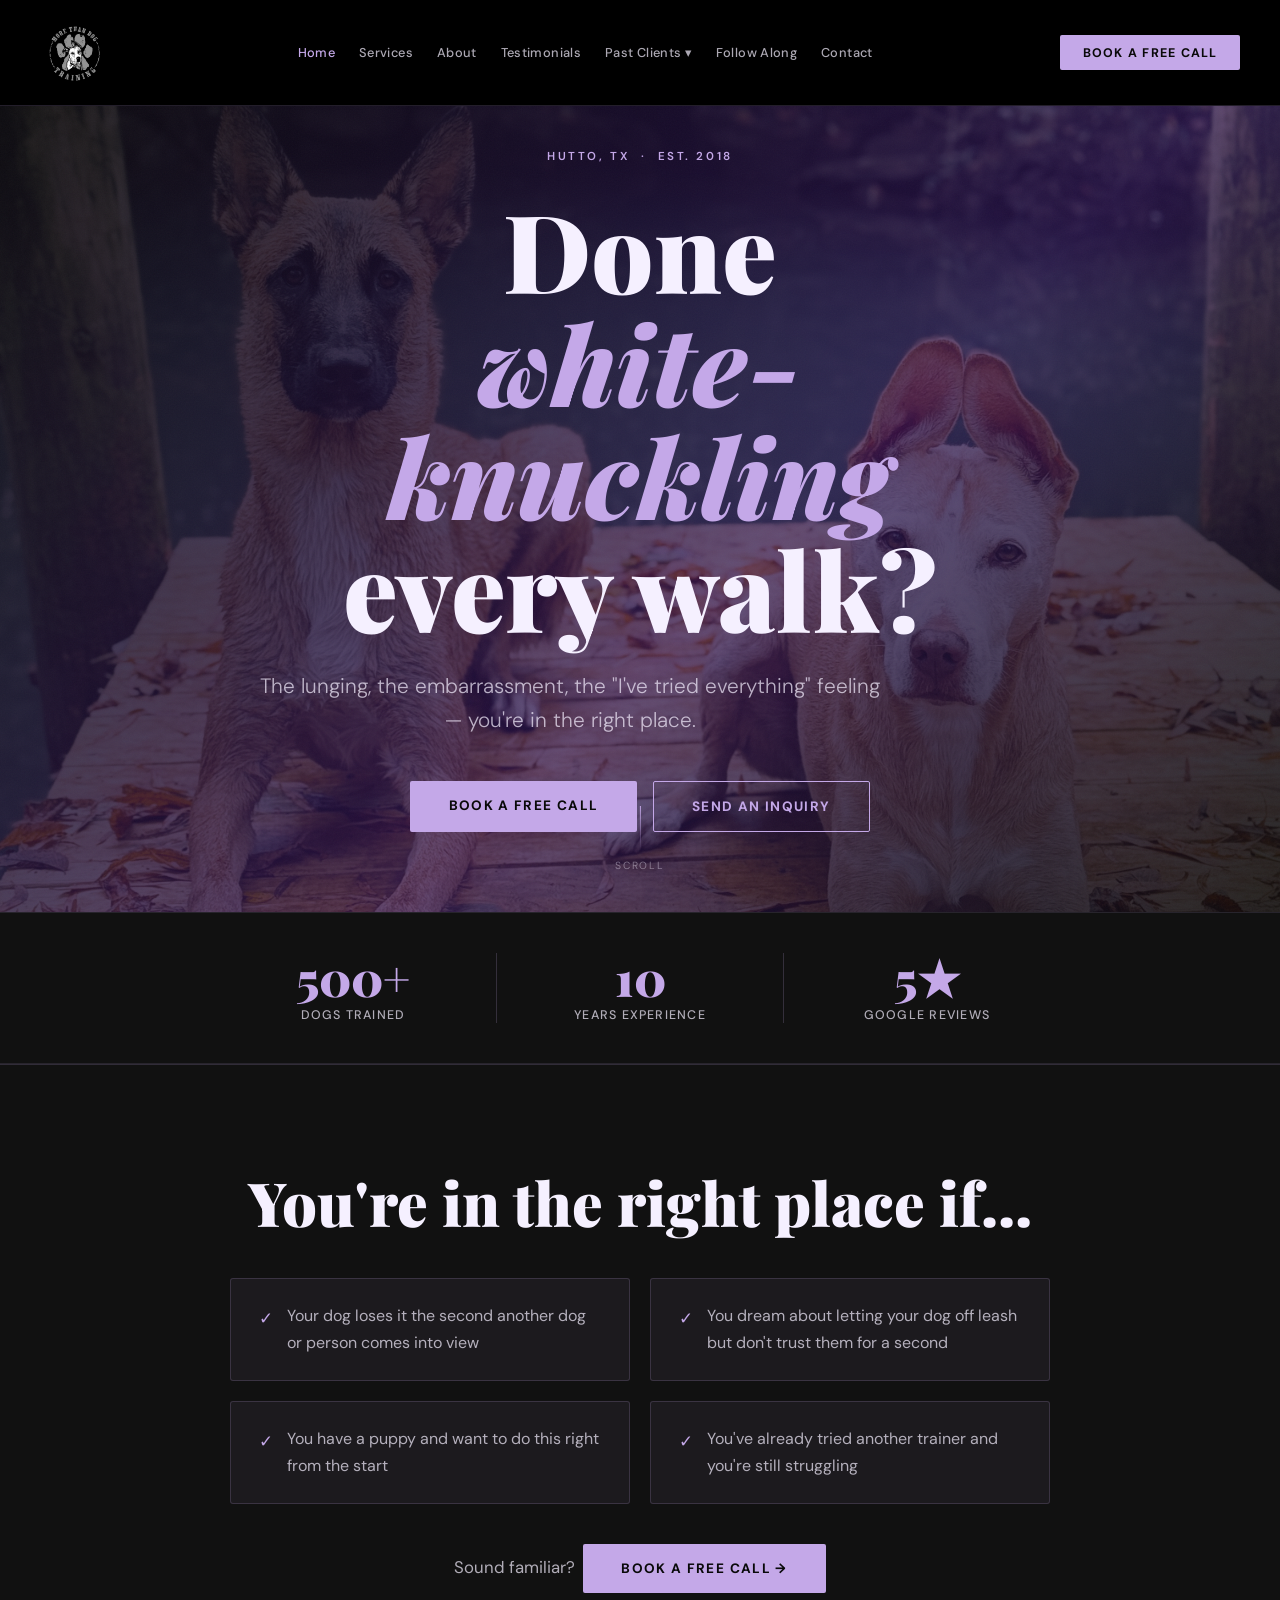
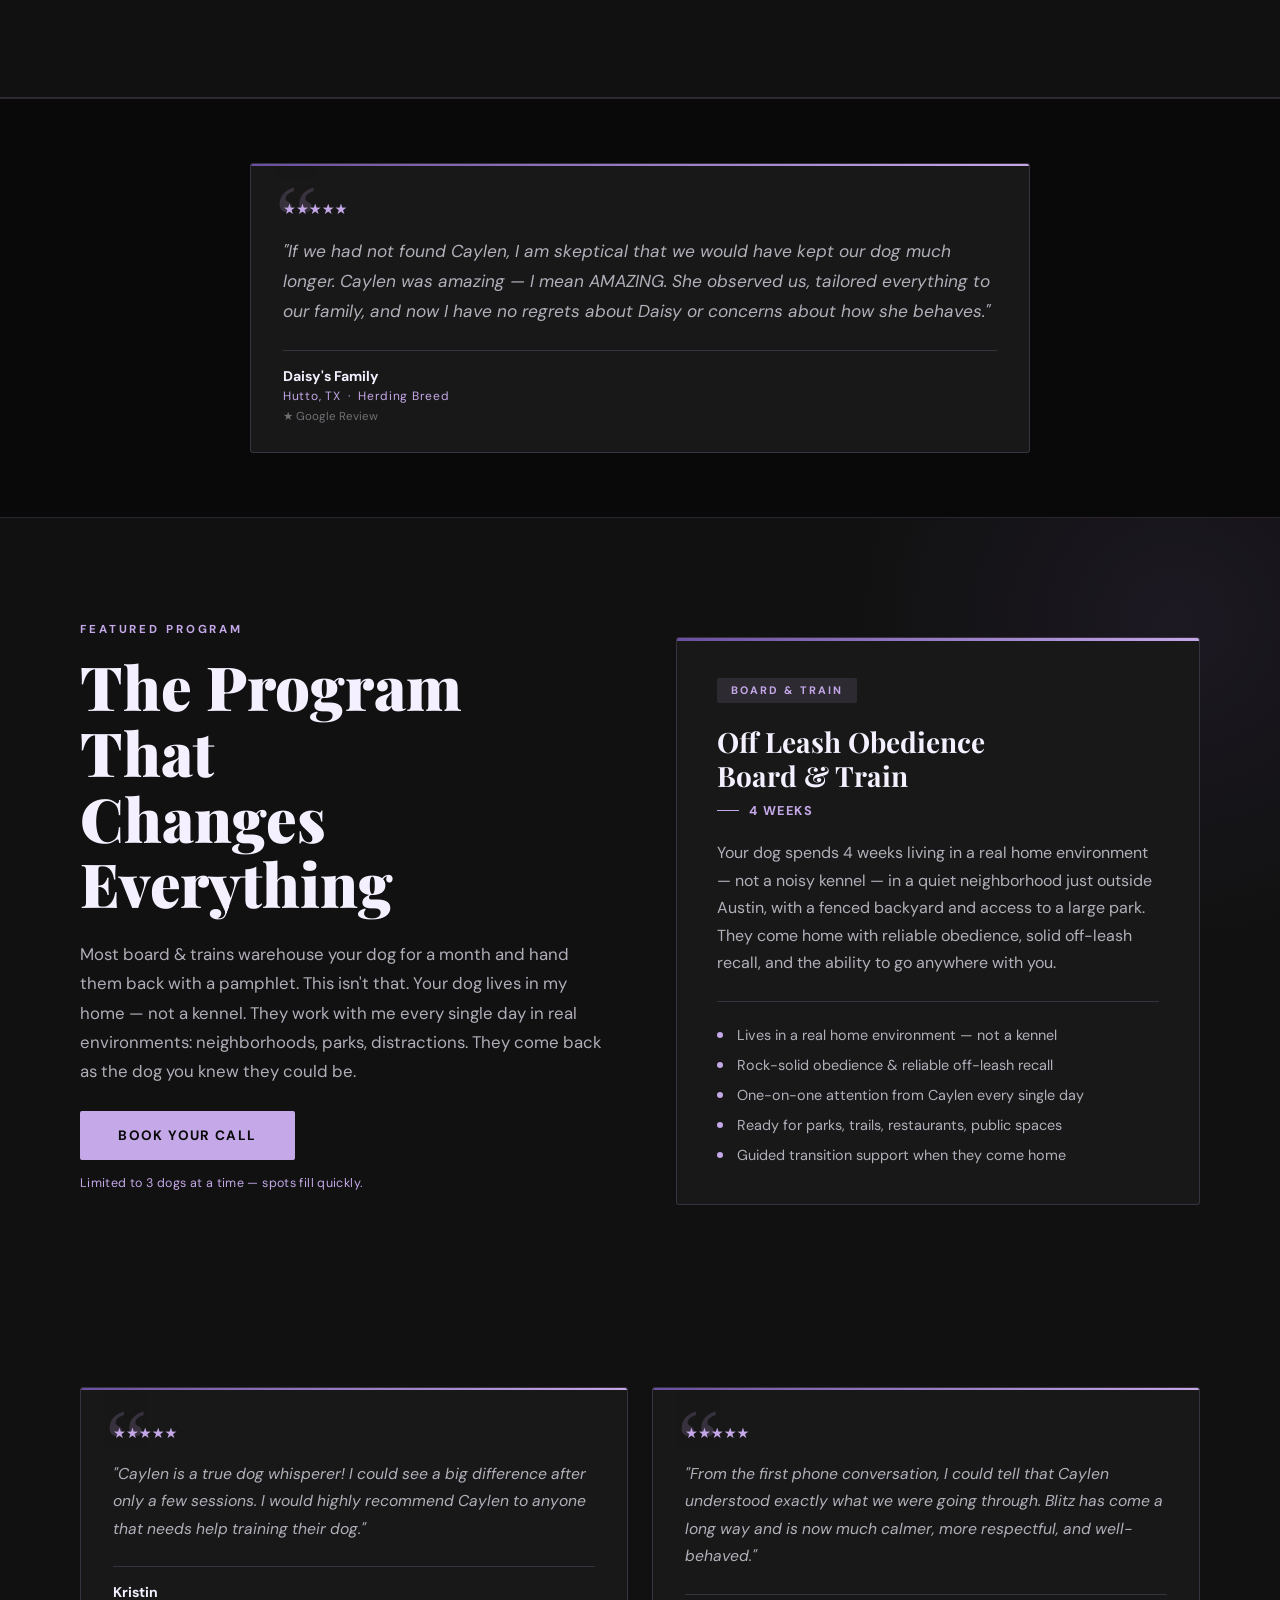
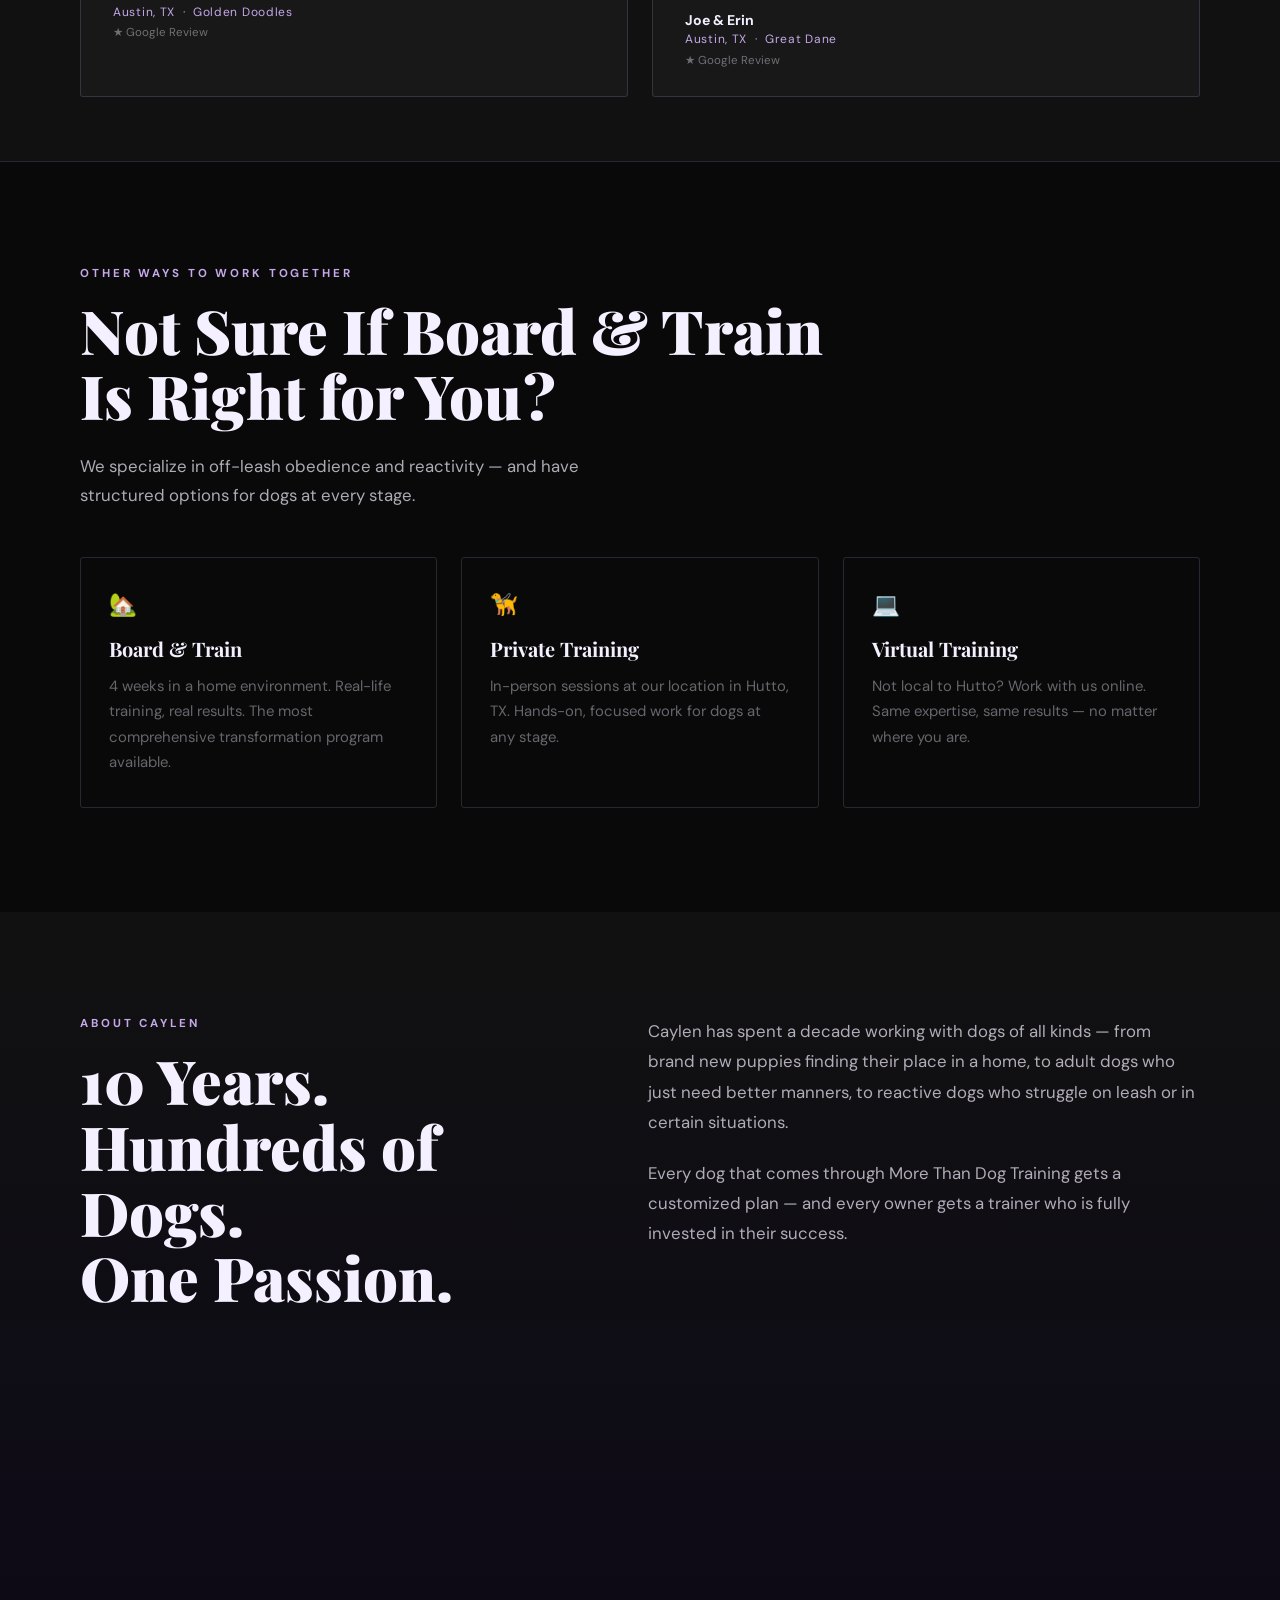
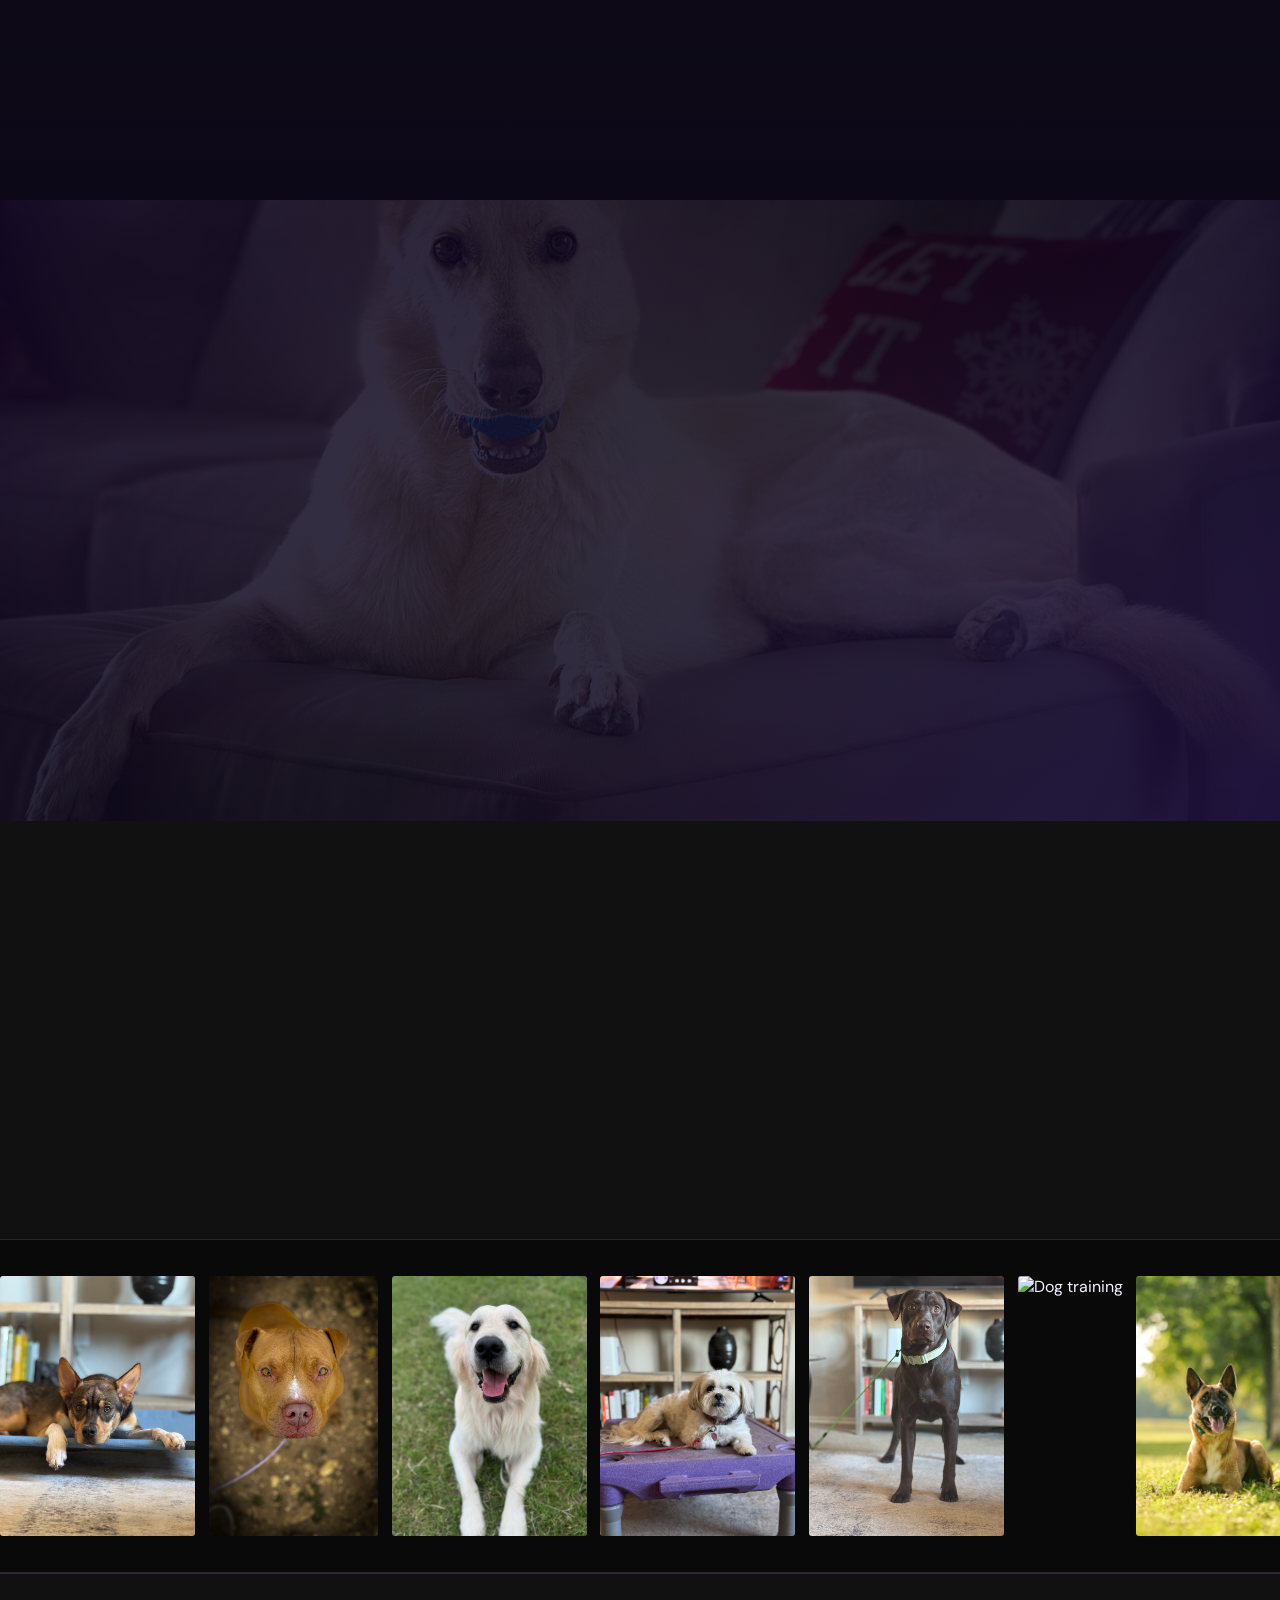
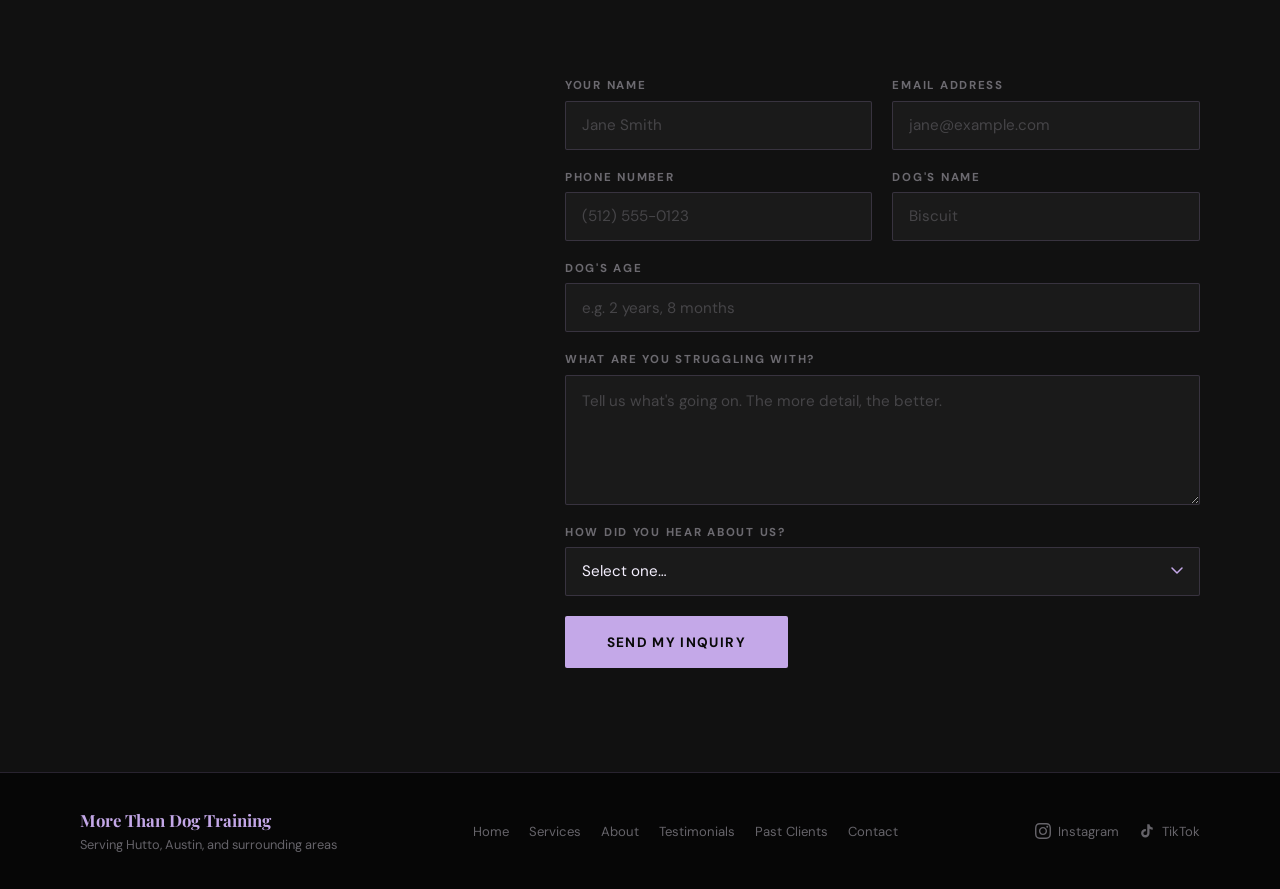
==== commit 33bc2f75: "Add Google Analytics 4 tag Co-Authored-By: Claude Sonnet 5 <noreply@anthropic.com>" ====
--- a/index.html
+++ b/index.html
@@ -1,6 +1,14 @@
 <!DOCTYPE html>
 <html lang="en">
 <head>
+  <!-- Google tag (gtag.js) -->
+  <script async src="https://www.googletagmanager.com/gtag/js?id=G-SD7YC5J15V"></script>
+  <script>
+    window.dataLayer = window.dataLayer || [];
+    function gtag(){dataLayer.push(arguments);}
+    gtag('js', new Date());
+    gtag('config', 'G-SD7YC5J15V');
+  </script>
   <meta charset="UTF-8">
   <meta name="viewport" content="width=device-width, initial-scale=1.0">
   <link rel="icon" type="image/png" href="logo.png.png">
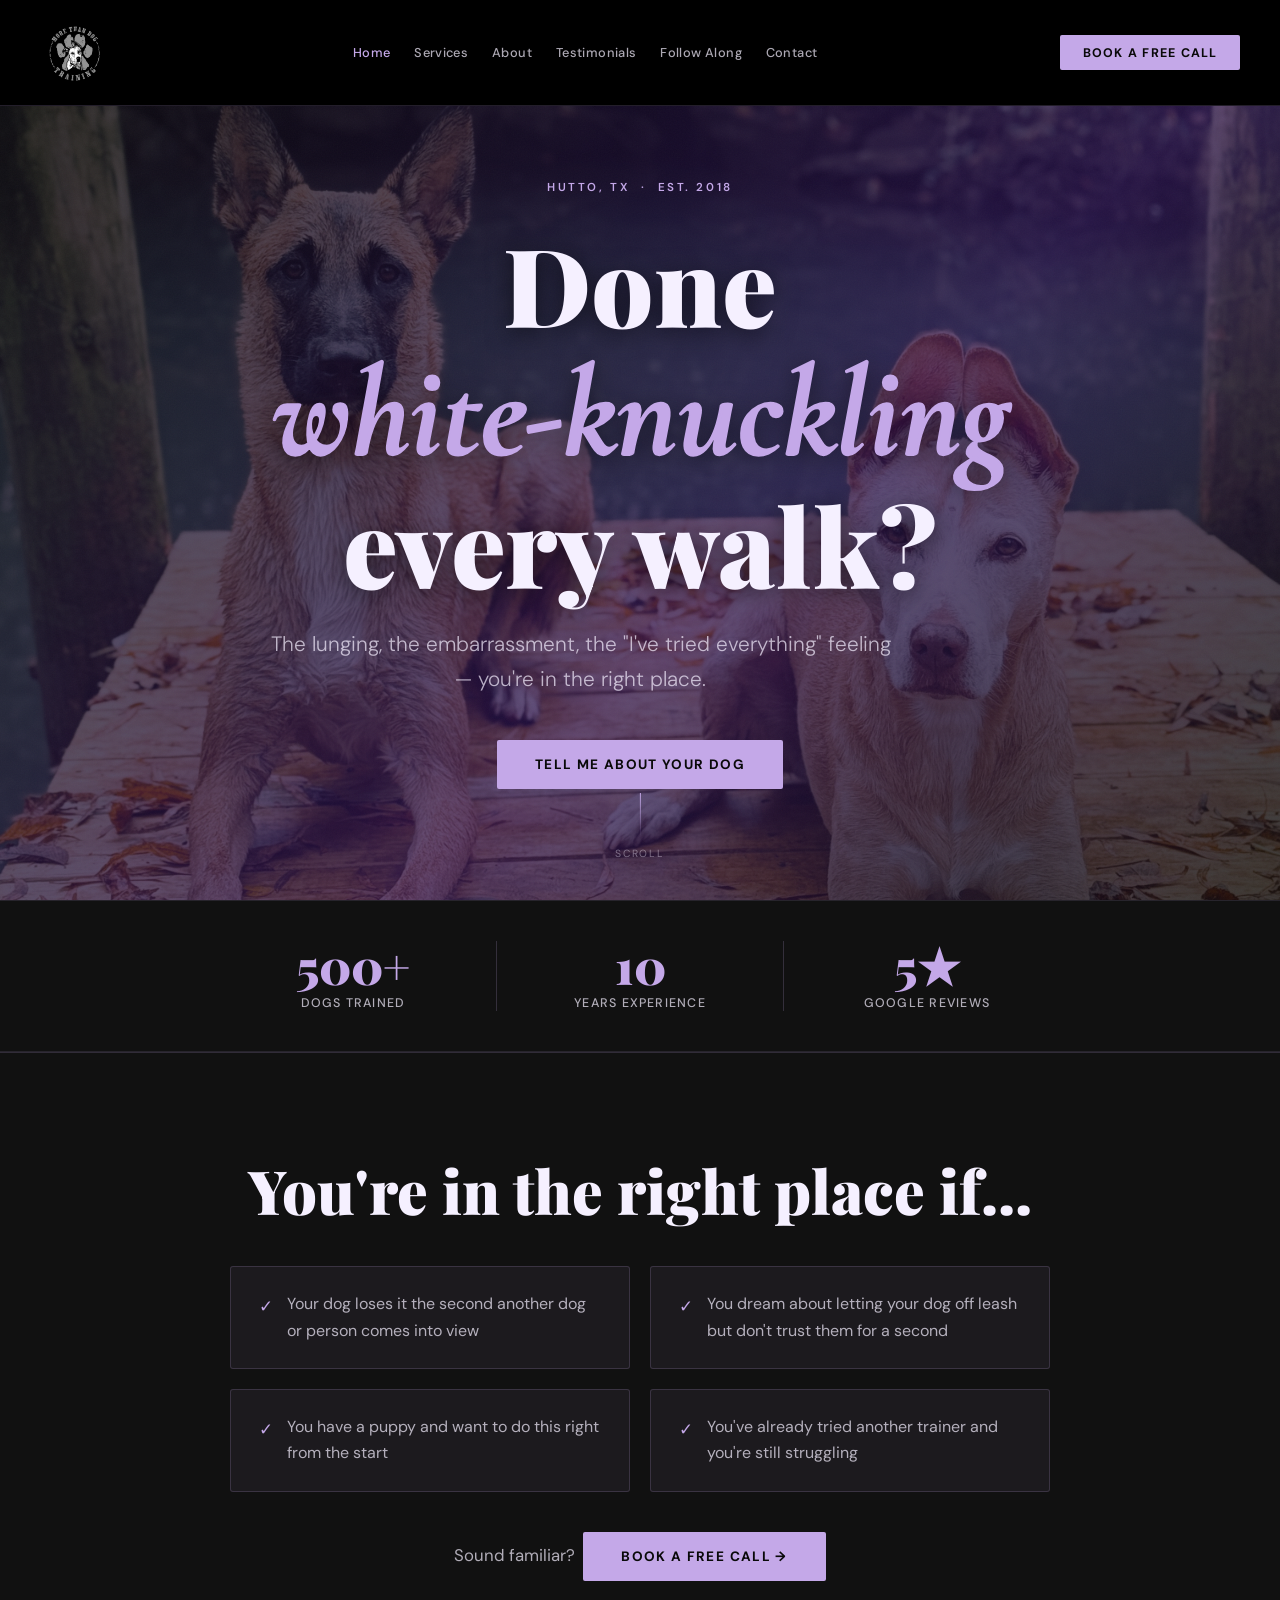
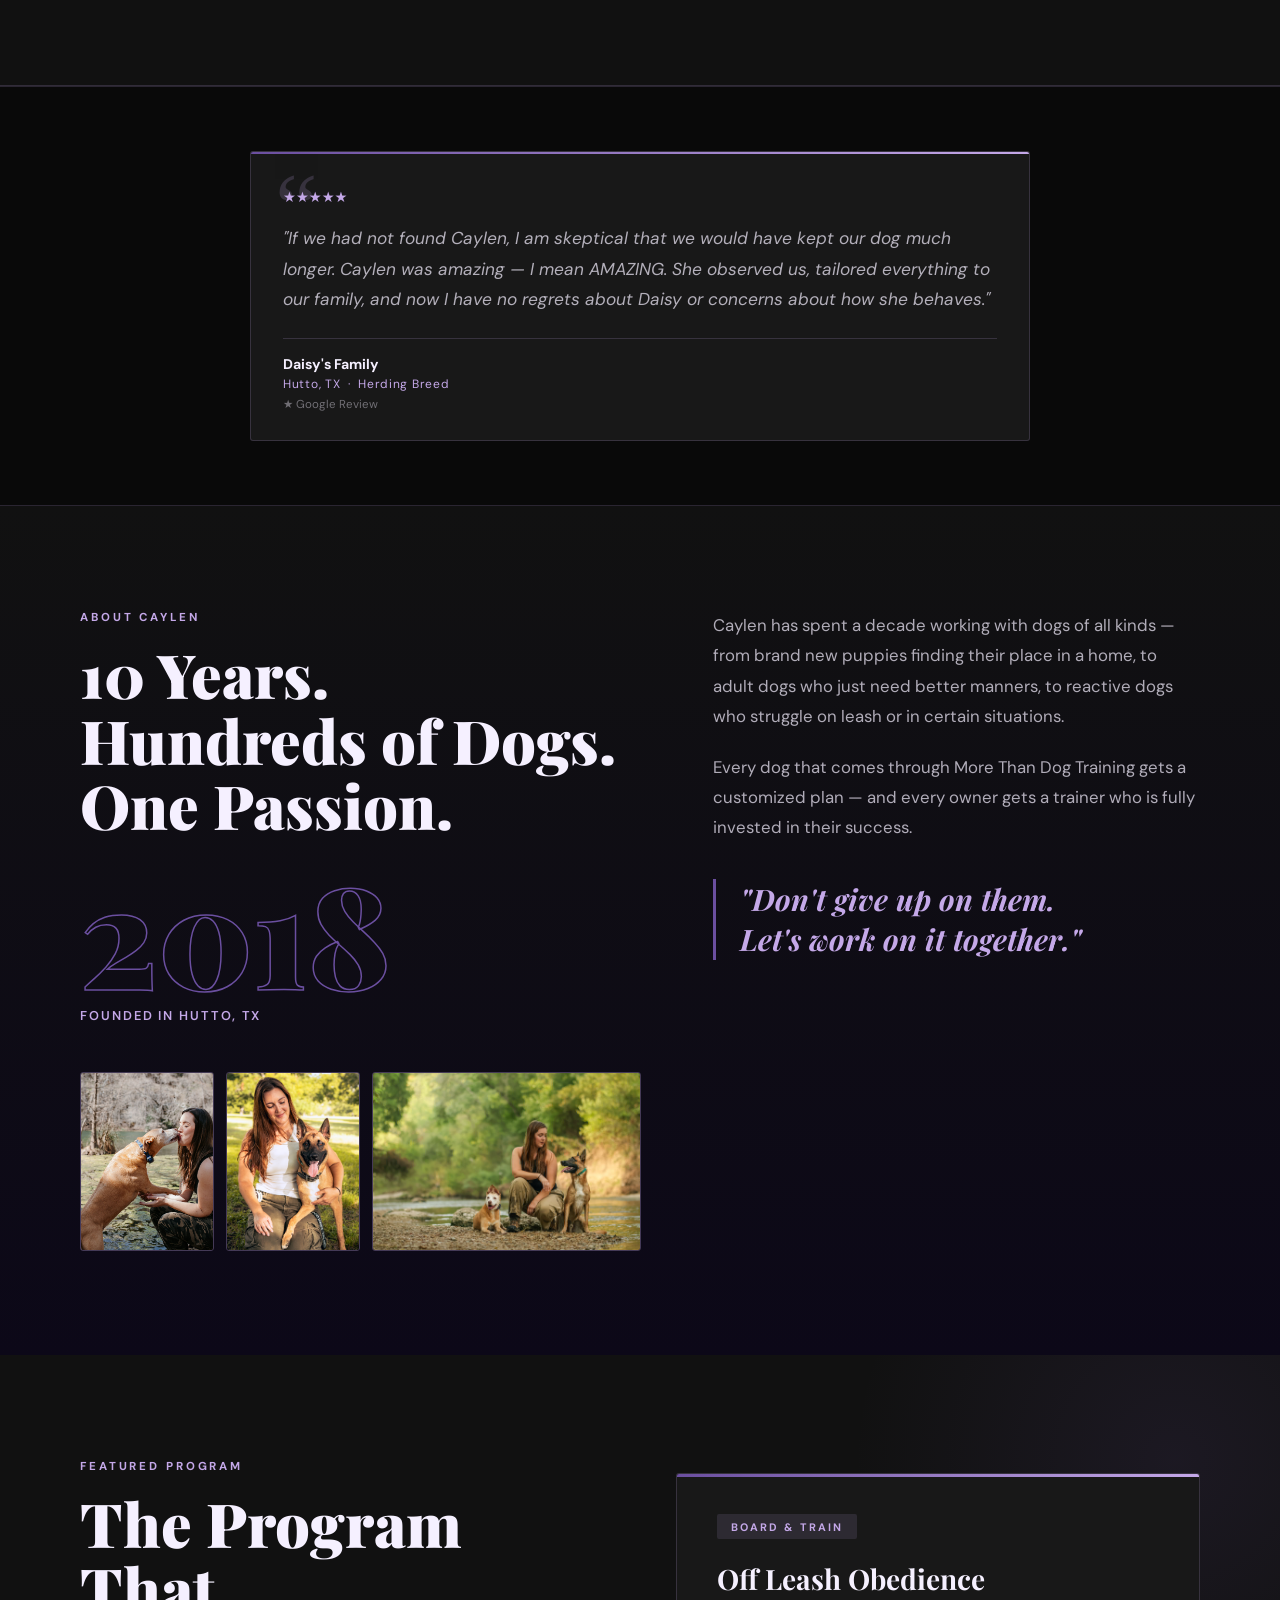
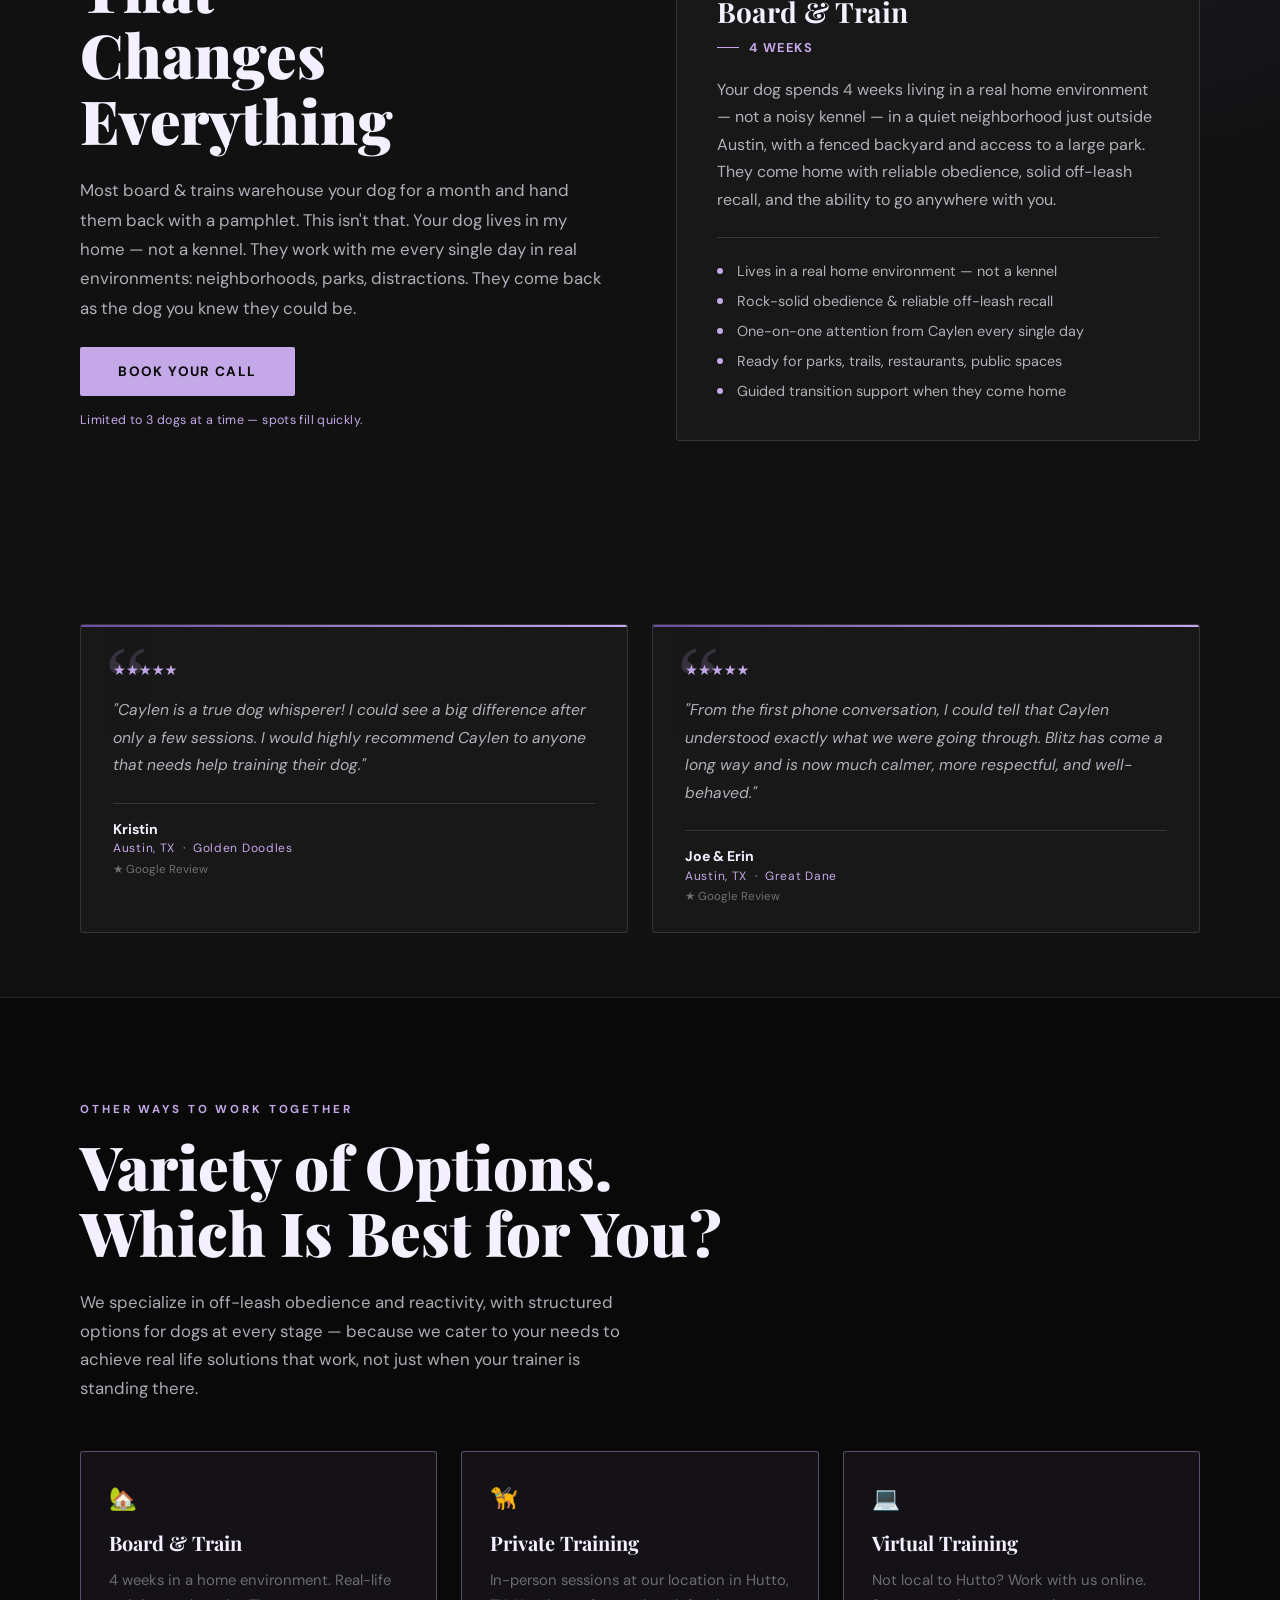
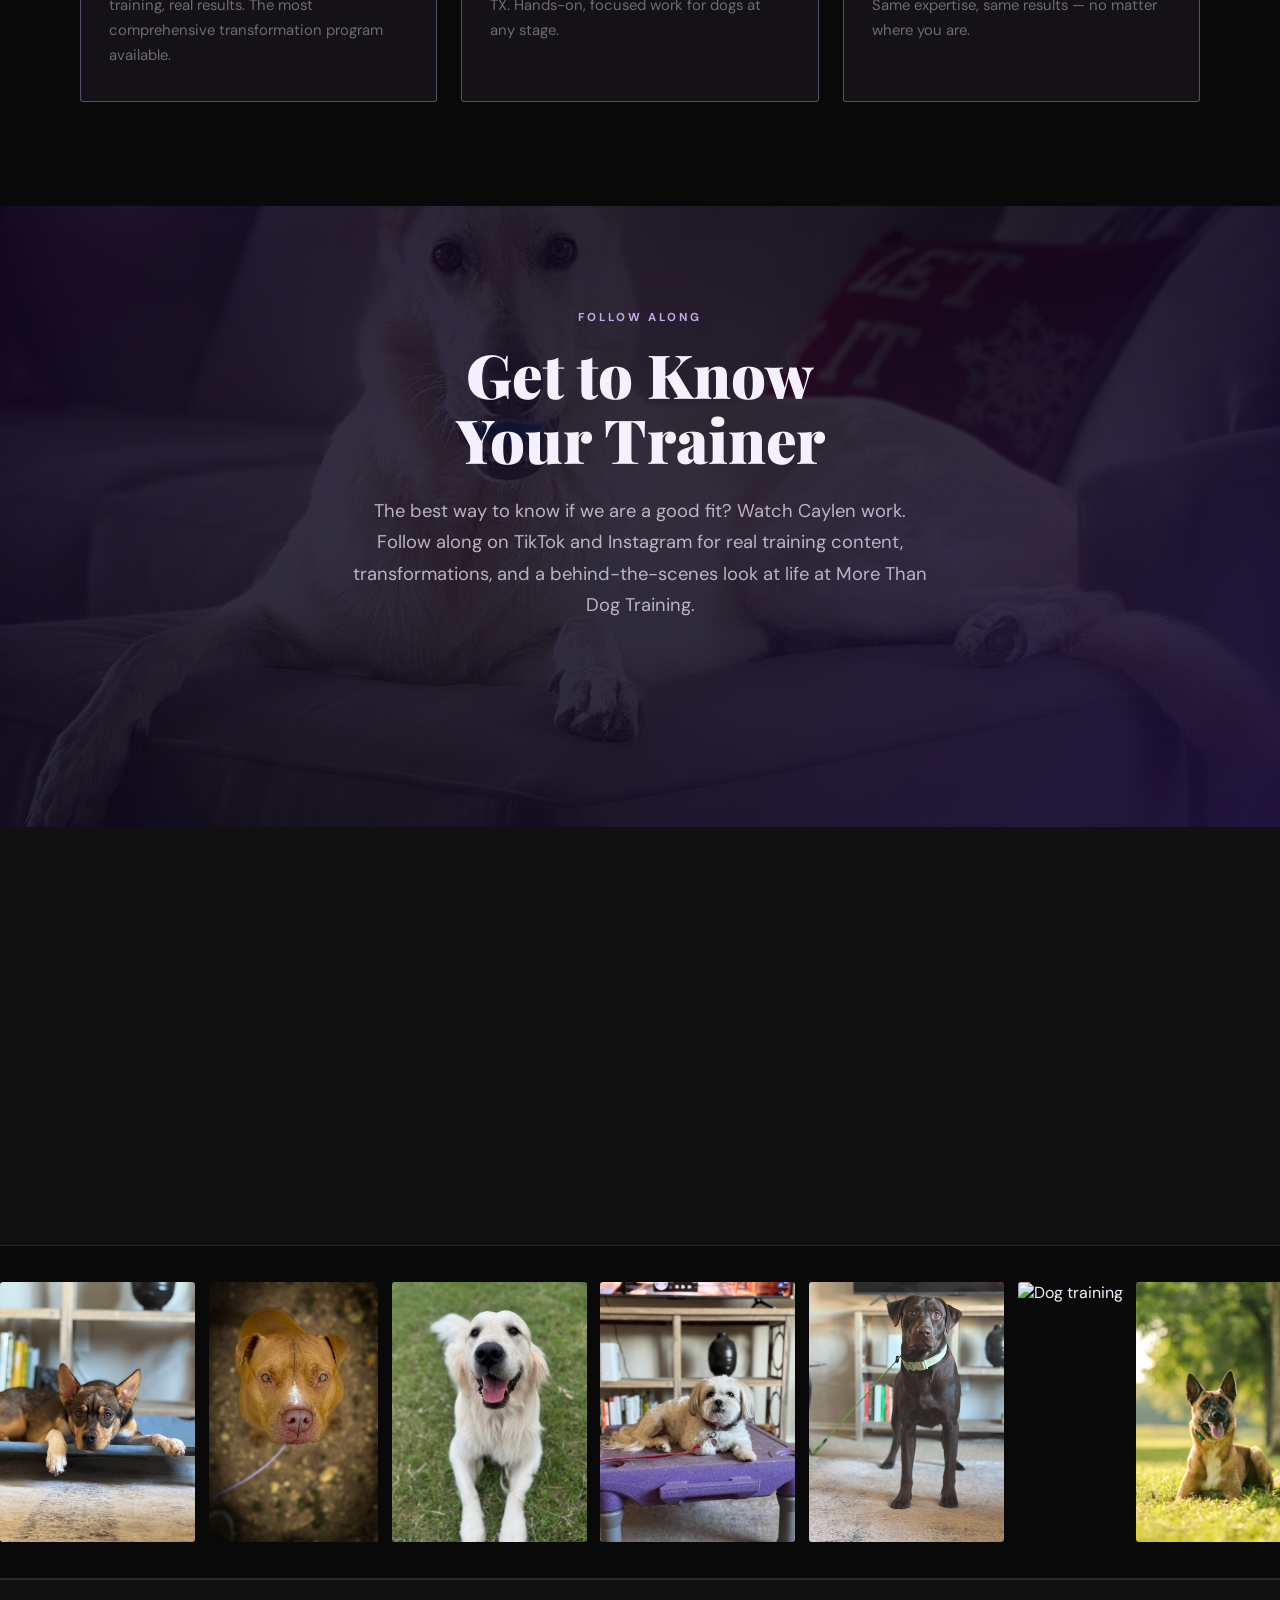
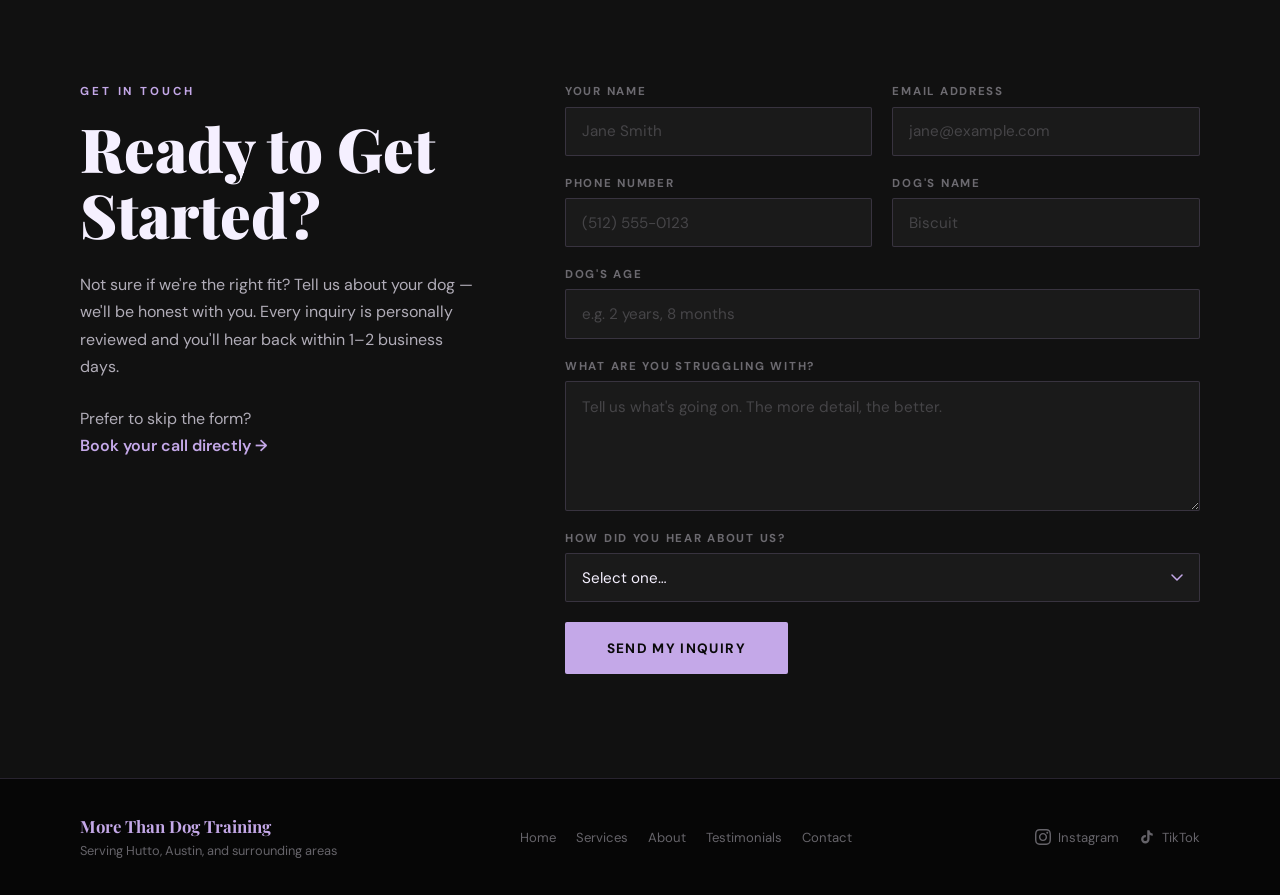
==== commit 784c9f23: "Homepage and Services page updates - Move About Caylen section above the Featured Program section - " ====
--- a/index.html
+++ b/index.html
@@ -15,7 +15,7 @@
   <title>More Than Dog Training | Hutto, TX</title>
   <link rel="preconnect" href="https://fonts.googleapis.com">
   <link rel="preconnect" href="https://fonts.gstatic.com" crossorigin>
-  <link href="https://fonts.googleapis.com/css2?family=Playfair+Display:ital,wght@0,700;0,900;1,700&family=DM+Sans:opsz,wght@9..40,300;9..40,400;9..40,500;9..40,600;9..40,700&display=swap" rel="stylesheet">
+  <link href="https://fonts.googleapis.com/css2?family=Playfair+Display:ital,wght@0,700;0,900;1,700&family=DM+Sans:opsz,wght@9..40,300;9..40,400;9..40,500;9..40,600;9..40,700&family=Cormorant+Garamond:ital,wght@1,700&display=swap" rel="stylesheet">
   <link rel="stylesheet" href="styles.css">
 
   <style>
@@ -44,10 +44,10 @@
       inset: 0;
       background: linear-gradient(
         135deg,
-        rgba(9, 9, 9, 0.90) 0%,
-        rgba(26, 13, 46, 0.82) 35%,
-        rgba(42, 18, 80, 0.72) 60%,
-        rgba(9, 9, 9, 0.88) 100%
+        rgba(9, 9, 9, 0.81) 0%,
+        rgba(26, 13, 46, 0.73) 35%,
+        rgba(42, 18, 80, 0.73) 60%,
+        rgba(9, 9, 9, 0.79) 100%
       );
     }
 
@@ -86,16 +86,21 @@
       font-family: var(--font-display);
       font-size: clamp(3rem, 8.5vw, 7rem);
       font-weight: 900;
-      line-height: 1.04;
+      line-height: 1.1;
       color: var(--white);
       margin-bottom: 1.5rem;
       opacity: 0;
       animation: fadeUp 0.9s 0.35s ease forwards;
+      text-shadow: 0 4px 24px rgba(0, 0, 0, 0.55);
     }
 
     .hero-headline em {
+      font-family: 'Cormorant Garamond', var(--font-display), serif;
       font-style: italic;
+      font-weight: 700;
+      font-size: 1.18em;
       color: var(--lavender);
+      -webkit-text-stroke: 2px var(--lavender);
     }
 
     .hero-sub {
@@ -245,8 +250,8 @@
 
     .about-inner {
       display: grid;
-      grid-template-columns: 1fr 1.15fr;
-      gap: 5.5rem;
+      grid-template-columns: 1.15fr 1fr;
+      gap: 4.5rem;
       align-items: start;
     }
 
@@ -580,13 +585,6 @@
       <a href="services.html">Services</a>
       <a href="about.html">About</a>
       <a href="testimonials.html">Testimonials</a>
-      <div class="nav-dropdown">
-        <a href="past-clients.html" class="nav-dropdown-toggle">Past Clients ▾</a>
-        <div class="nav-dropdown-menu">
-          <a href="past-clients.html#boarding">Boarding</a>
-          <a href="past-clients.html#refreshers">Refreshers</a>
-        </div>
-      </div>
       <a href="follow.html">Follow Along</a>
       <a href="contact.html">Contact</a>
     </div>
@@ -619,8 +617,7 @@
         </p>
 
         <div class="hero-ctas">
-          <a href="https://tidycal.com/caylen/consultation" target="_blank" rel="noopener noreferrer" class="btn-primary">Book a Free Call</a>
-          <a href="#contact" class="btn-outline">Send an Inquiry</a>
+          <a href="#contact" class="btn-primary">Tell Me About Your Dog</a>
         </div>
       </div>
 
@@ -684,102 +681,6 @@
       </div>
     </div>
   </div>
-
-
-  <!-- ─── BOARD & TRAIN ─────────────────────────────────────── -->
-  <section id="board-train" aria-labelledby="bt-heading">
-    <div class="container">
-      <div class="bt-inner">
-
-        <div class="bt-text">
-          <span class="eyebrow reveal">Featured Program</span>
-          <h2 id="bt-heading" class="section-headline reveal reveal-d1">The Program That<br>Changes Everything</h2>
-          <p class="reveal reveal-d2">Most board &amp; trains warehouse your dog for a month and hand them back with a pamphlet. This isn't that. Your dog lives in my home — not a kennel. They work with me every single day in real environments: neighborhoods, parks, distractions. They come back as the dog you knew they could be.</p>
-          <a href="https://tidycal.com/caylen/consultation" target="_blank" rel="noopener noreferrer" class="btn-primary reveal reveal-d4">Book Your Call</a>
-          <p class="reveal reveal-d4" style="margin-top:0.85rem;font-size:0.78rem;color:var(--lavender);letter-spacing:0.03em;">Limited to 3 dogs at a time — spots fill quickly.</p>
-        </div>
-
-        <div class="reveal reveal-d2">
-          <div class="program-card">
-            <div class="program-badge">Board &amp; Train</div>
-            <div class="program-name">Off Leash Obedience<br>Board &amp; Train</div>
-            <div class="program-duration">4 Weeks</div>
-            <p class="program-desc">
-              Your dog spends 4 weeks living in a real home environment — not a noisy kennel — in a quiet neighborhood just outside Austin, with a fenced backyard and access to a large park. They come home with reliable obedience, solid off-leash recall, and the ability to go anywhere with you.
-            </p>
-            <div class="card-divider"></div>
-            <ul class="features" aria-label="Program highlights">
-              <li>Lives in a real home environment — not a kennel</li>
-              <li>Rock-solid obedience &amp; reliable off-leash recall</li>
-              <li>One-on-one attention from Caylen every single day</li>
-              <li>Ready for parks, trails, restaurants, public spaces</li>
-              <li>Guided transition support when they come home</li>
-            </ul>
-          </div>
-        </div>
-
-      </div>
-
-    </div>
-  </section>
-
-
-  <!-- ─── TESTIMONIALS 2 ────────────────────────────────────── -->
-  <div class="testi-section testi-section--dark" aria-label="Client testimonials">
-    <div class="testi-grid">
-      <div class="testi-card reveal">
-        <div class="testi-mark" aria-hidden="true">&ldquo;</div>
-        <div class="testi-stars" aria-label="5 out of 5 stars">★★★★★</div>
-        <p class="testi-text">"Caylen is a true dog whisperer! I could see a big difference after only a few sessions. I would highly recommend Caylen to anyone that needs help training their dog."</p>
-        <div class="testi-author">
-          <span class="testi-name">Kristin</span>
-          <span class="testi-detail">Austin, TX &nbsp;·&nbsp; Golden Doodles</span>
-          <span class="testi-source">&#9733; Google Review</span>
-        </div>
-      </div>
-      <div class="testi-card reveal reveal-d2">
-        <div class="testi-mark" aria-hidden="true">&ldquo;</div>
-        <div class="testi-stars" aria-label="5 out of 5 stars">★★★★★</div>
-        <p class="testi-text">"From the first phone conversation, I could tell that Caylen understood exactly what we were going through. Blitz has come a long way and is now much calmer, more respectful, and well-behaved."</p>
-        <div class="testi-author">
-          <span class="testi-name">Joe &amp; Erin</span>
-          <span class="testi-detail">Austin, TX &nbsp;·&nbsp; Great Dane</span>
-          <span class="testi-source">&#9733; Google Review</span>
-        </div>
-      </div>
-    </div>
-  </div>
-
-
-  <!-- ─── OTHER SERVICES ────────────────────────────────────── -->
-  <section id="services" aria-labelledby="svc-heading">
-    <div class="container">
-      <span class="eyebrow reveal">Other Ways to Work Together</span>
-      <h2 id="svc-heading" class="section-headline reveal reveal-d1">Not Sure If Board &amp; Train<br>Is Right for You?</h2>
-      <p class="services-intro reveal reveal-d2">
-        We specialize in off-leash obedience and reactivity — and have structured options for dogs at every stage.
-      </p>
-
-      <div class="services-grid">
-        <a href="services.html#board-train" class="svc-card reveal reveal-d2">
-          <span class="svc-icon" aria-hidden="true">🏡</span>
-          <div class="svc-name">Board &amp; Train</div>
-          <p class="svc-desc">4 weeks in a home environment. Real-life training, real results. The most comprehensive transformation program available.</p>
-        </a>
-        <a href="services.html#private-training" class="svc-card reveal reveal-d3">
-          <span class="svc-icon" aria-hidden="true">🦮</span>
-          <div class="svc-name">Private Training</div>
-          <p class="svc-desc">In-person sessions at our location in Hutto, TX. Hands-on, focused work for dogs at any stage.</p>
-        </a>
-        <a href="services.html#virtual-training" class="svc-card reveal reveal-d4">
-          <span class="svc-icon" aria-hidden="true">💻</span>
-          <div class="svc-name">Virtual Training</div>
-          <p class="svc-desc">Not local to Hutto? Work with us online. Same expertise, same results — no matter where you are.</p>
-        </a>
-      </div>
-
-    </div>
-  </section>
 
 
   <!-- ─── ABOUT ─────────────────────────────────────────────── -->
@@ -825,6 +726,102 @@
   </section>
 
 
+  <!-- ─── BOARD & TRAIN ─────────────────────────────────────── -->
+  <section id="board-train" aria-labelledby="bt-heading">
+    <div class="container">
+      <div class="bt-inner">
+
+        <div class="bt-text">
+          <span class="eyebrow reveal">Featured Program</span>
+          <h2 id="bt-heading" class="section-headline reveal reveal-d1">The Program That<br>Changes Everything</h2>
+          <p class="reveal reveal-d2">Most board &amp; trains warehouse your dog for a month and hand them back with a pamphlet. This isn't that. Your dog lives in my home — not a kennel. They work with me every single day in real environments: neighborhoods, parks, distractions. They come back as the dog you knew they could be.</p>
+          <a href="https://tidycal.com/caylen/consultation" target="_blank" rel="noopener noreferrer" class="btn-primary reveal reveal-d4">Book Your Call</a>
+          <p class="reveal reveal-d4" style="margin-top:0.85rem;font-size:0.78rem;color:var(--lavender);letter-spacing:0.03em;">Limited to 3 dogs at a time — spots fill quickly.</p>
+        </div>
+
+        <div class="reveal reveal-d2">
+          <div class="program-card">
+            <div class="program-badge">Board &amp; Train</div>
+            <div class="program-name">Off Leash Obedience<br>Board &amp; Train</div>
+            <div class="program-duration">4 Weeks</div>
+            <p class="program-desc">
+              Your dog spends 4 weeks living in a real home environment — not a noisy kennel — in a quiet neighborhood just outside Austin, with a fenced backyard and access to a large park. They come home with reliable obedience, solid off-leash recall, and the ability to go anywhere with you.
+            </p>
+            <div class="card-divider"></div>
+            <ul class="features" aria-label="Program highlights">
+              <li>Lives in a real home environment — not a kennel</li>
+              <li>Rock-solid obedience &amp; reliable off-leash recall</li>
+              <li>One-on-one attention from Caylen every single day</li>
+              <li>Ready for parks, trails, restaurants, public spaces</li>
+              <li>Guided transition support when they come home</li>
+            </ul>
+          </div>
+        </div>
+
+      </div>
+
+    </div>
+  </section>
+
+
+  <!-- ─── TESTIMONIALS 2 ────────────────────────────────────── -->
+  <div class="testi-section testi-section--dark" aria-label="Client testimonials">
+    <div class="testi-grid">
+      <div class="testi-card reveal">
+        <div class="testi-mark" aria-hidden="true">&ldquo;</div>
+        <div class="testi-stars" aria-label="5 out of 5 stars">★★★★★</div>
+        <p class="testi-text">"Caylen is a true dog whisperer! I could see a big difference after only a few sessions. I would highly recommend Caylen to anyone that needs help training their dog."</p>
+        <div class="testi-author">
+          <span class="testi-name">Kristin</span>
+          <span class="testi-detail">Austin, TX &nbsp;·&nbsp; Golden Doodles</span>
+          <span class="testi-source">&#9733; Google Review</span>
+        </div>
+      </div>
+      <div class="testi-card reveal reveal-d2">
+        <div class="testi-mark" aria-hidden="true">&ldquo;</div>
+        <div class="testi-stars" aria-label="5 out of 5 stars">★★★★★</div>
+        <p class="testi-text">"From the first phone conversation, I could tell that Caylen understood exactly what we were going through. Blitz has come a long way and is now much calmer, more respectful, and well-behaved."</p>
+        <div class="testi-author">
+          <span class="testi-name">Joe &amp; Erin</span>
+          <span class="testi-detail">Austin, TX &nbsp;·&nbsp; Great Dane</span>
+          <span class="testi-source">&#9733; Google Review</span>
+        </div>
+      </div>
+    </div>
+  </div>
+
+
+  <!-- ─── OTHER SERVICES ────────────────────────────────────── -->
+  <section id="services" aria-labelledby="svc-heading">
+    <div class="container">
+      <span class="eyebrow reveal">Other Ways to Work Together</span>
+      <h2 id="svc-heading" class="section-headline reveal reveal-d1">Variety of Options.<br>Which Is Best for You?</h2>
+      <p class="services-intro reveal reveal-d2">
+        We specialize in off-leash obedience and reactivity, with structured options for dogs at every stage — because we cater to your needs to achieve real life solutions that work, not just when your trainer is standing there.
+      </p>
+
+      <div class="services-grid">
+        <a href="services.html#board-train" class="svc-card reveal reveal-d2">
+          <span class="svc-icon" aria-hidden="true">🏡</span>
+          <div class="svc-name">Board &amp; Train</div>
+          <p class="svc-desc">4 weeks in a home environment. Real-life training, real results. The most comprehensive transformation program available.</p>
+        </a>
+        <a href="services.html#private-training" class="svc-card reveal reveal-d3">
+          <span class="svc-icon" aria-hidden="true">🦮</span>
+          <div class="svc-name">Private Training</div>
+          <p class="svc-desc">In-person sessions at our location in Hutto, TX. Hands-on, focused work for dogs at any stage.</p>
+        </a>
+        <a href="services.html#virtual-training" class="svc-card reveal reveal-d4">
+          <span class="svc-icon" aria-hidden="true">💻</span>
+          <div class="svc-name">Virtual Training</div>
+          <p class="svc-desc">Not local to Hutto? Work with us online. Same expertise, same results — no matter where you are.</p>
+        </a>
+      </div>
+
+    </div>
+  </section>
+
+
   <!-- ─── SOCIAL ────────────────────────────────────────────── -->
   <section id="social" aria-labelledby="social-heading">
     <!-- PHOTO PLACEHOLDER: Replace with background lifestyle photo -->
@@ -977,7 +974,6 @@
         <a href="services.html">Services</a>
         <a href="about.html">About</a>
         <a href="testimonials.html">Testimonials</a>
-        <a href="past-clients.html">Past Clients</a>
         <a href="contact.html">Contact</a>
       </nav>
       <nav class="footer-links" aria-label="Social media links">
--- a/styles.css
+++ b/styles.css
@@ -415,15 +415,18 @@
   display: block;
   text-decoration: none !important;
   color: inherit !important;
-  border: 1px solid var(--border);
+  background: rgba(196, 168, 232, 0.06);
+  border: 1.5px solid rgba(196, 168, 232, 0.4);
   border-radius: 3px;
   padding: 2rem 1.75rem;
-  transition: border-color 0.3s, transform 0.3s;
+  transition: border-color 0.3s, background 0.3s, transform 0.3s, box-shadow 0.3s;
 }
 
 .svc-card:hover {
-  border-color: var(--border-hover);
+  border-color: var(--lavender);
+  background: rgba(196, 168, 232, 0.1);
   transform: translateY(-4px);
+  box-shadow: 0 12px 32px rgba(196, 168, 232, 0.12);
 }
 
 .svc-icon { font-size: 1.4rem; margin-bottom: 1rem; display: block; }
